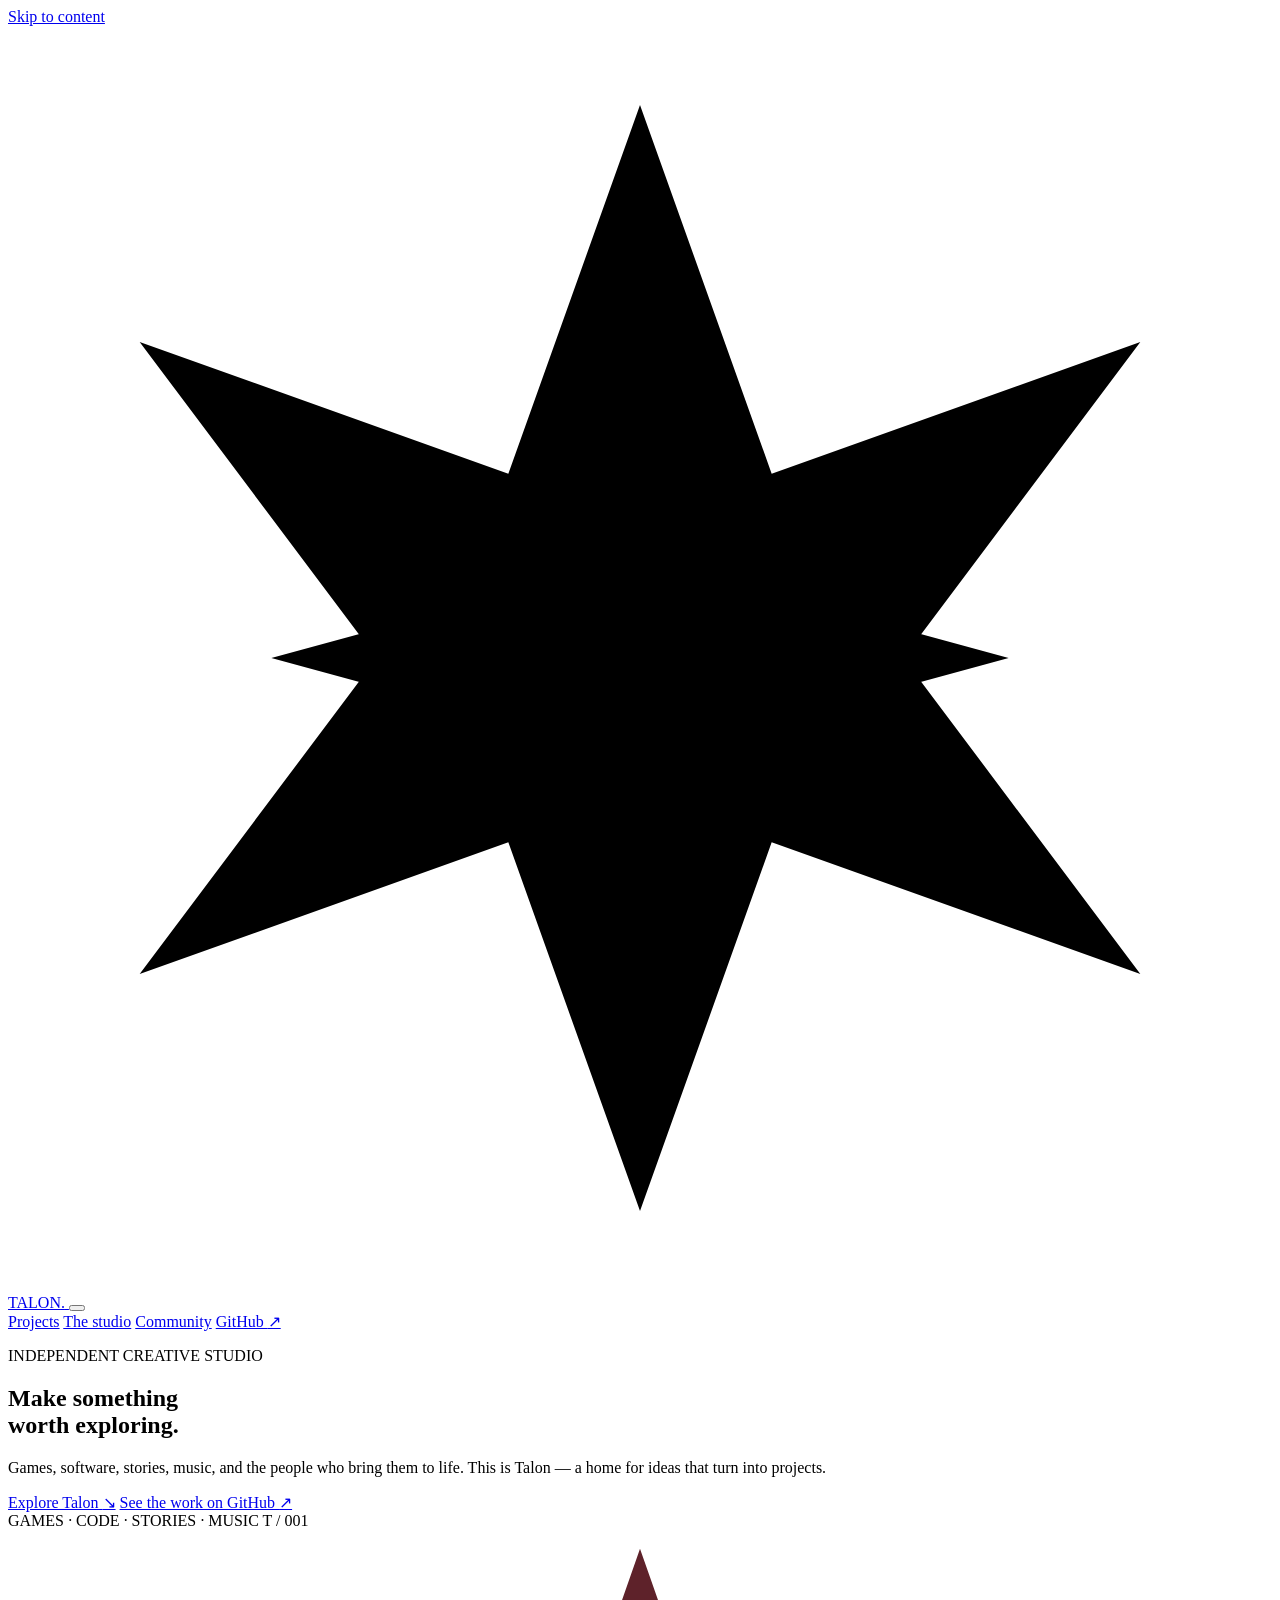
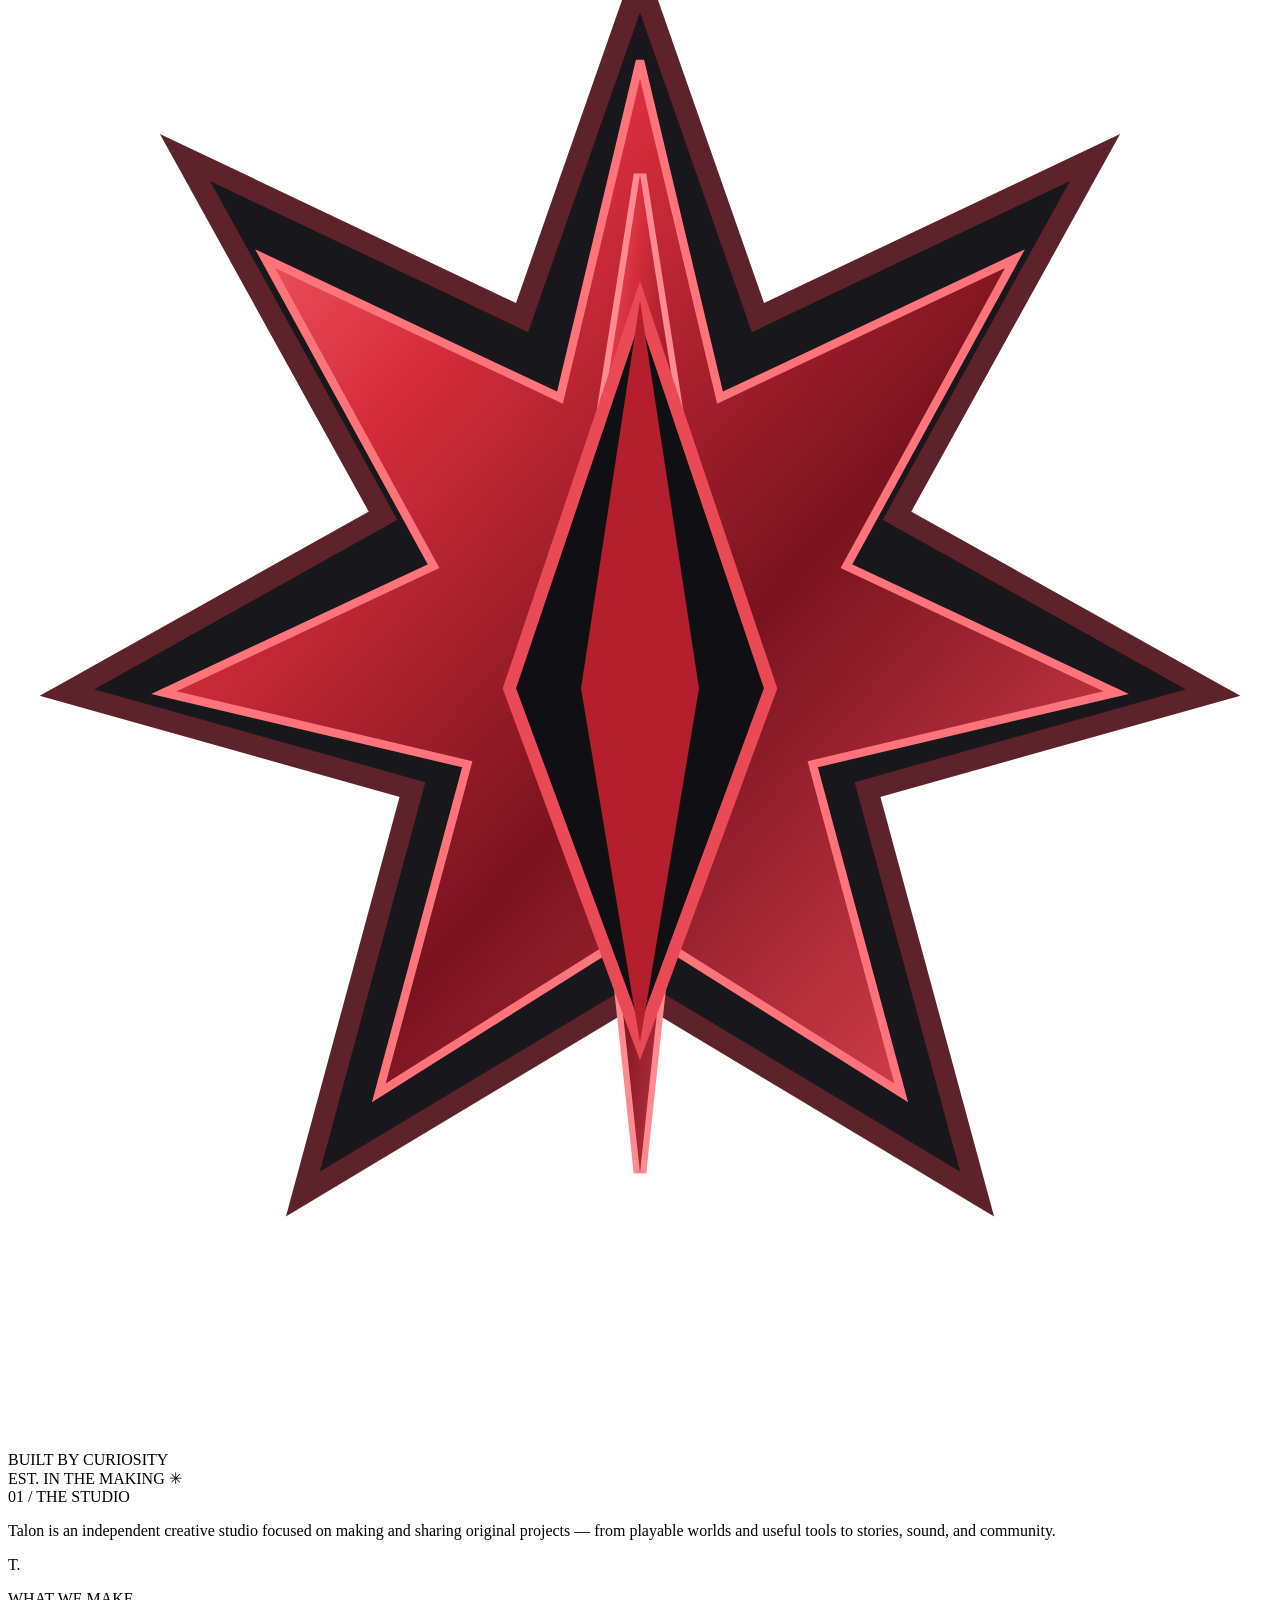
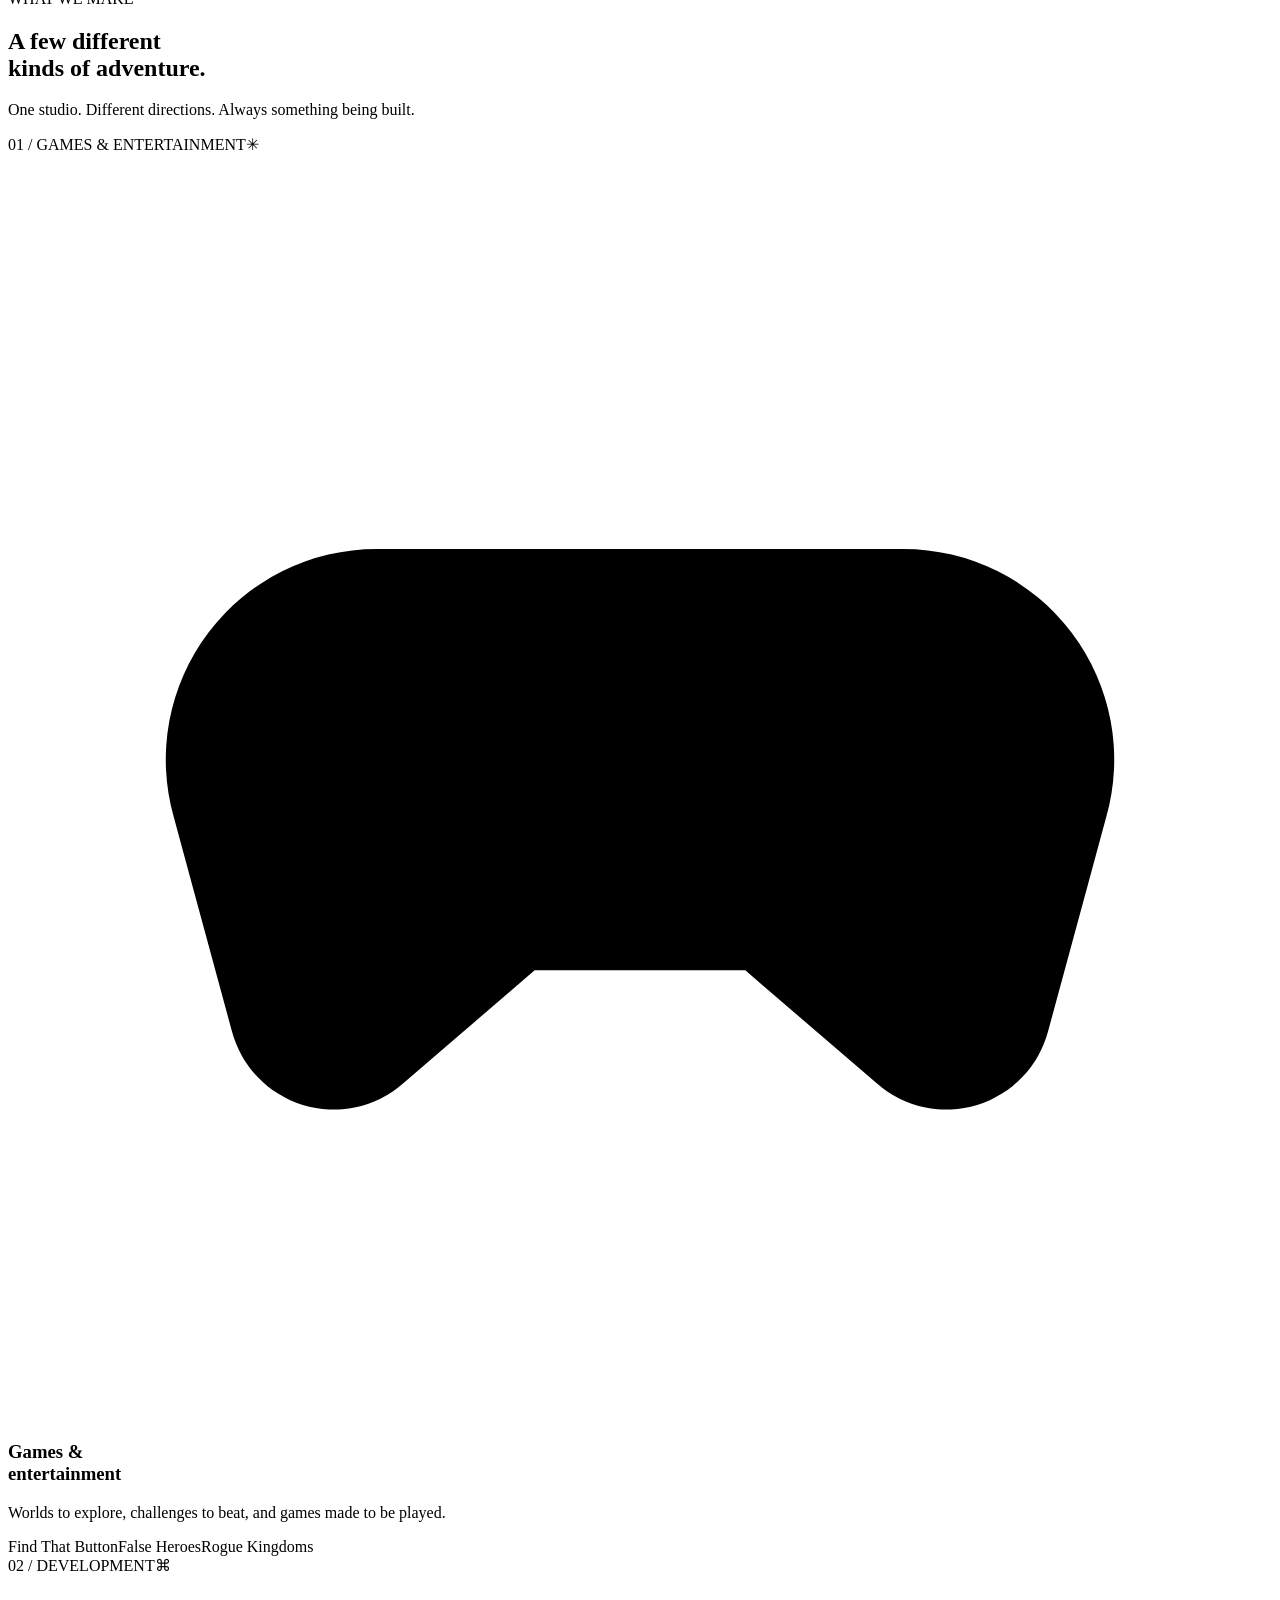
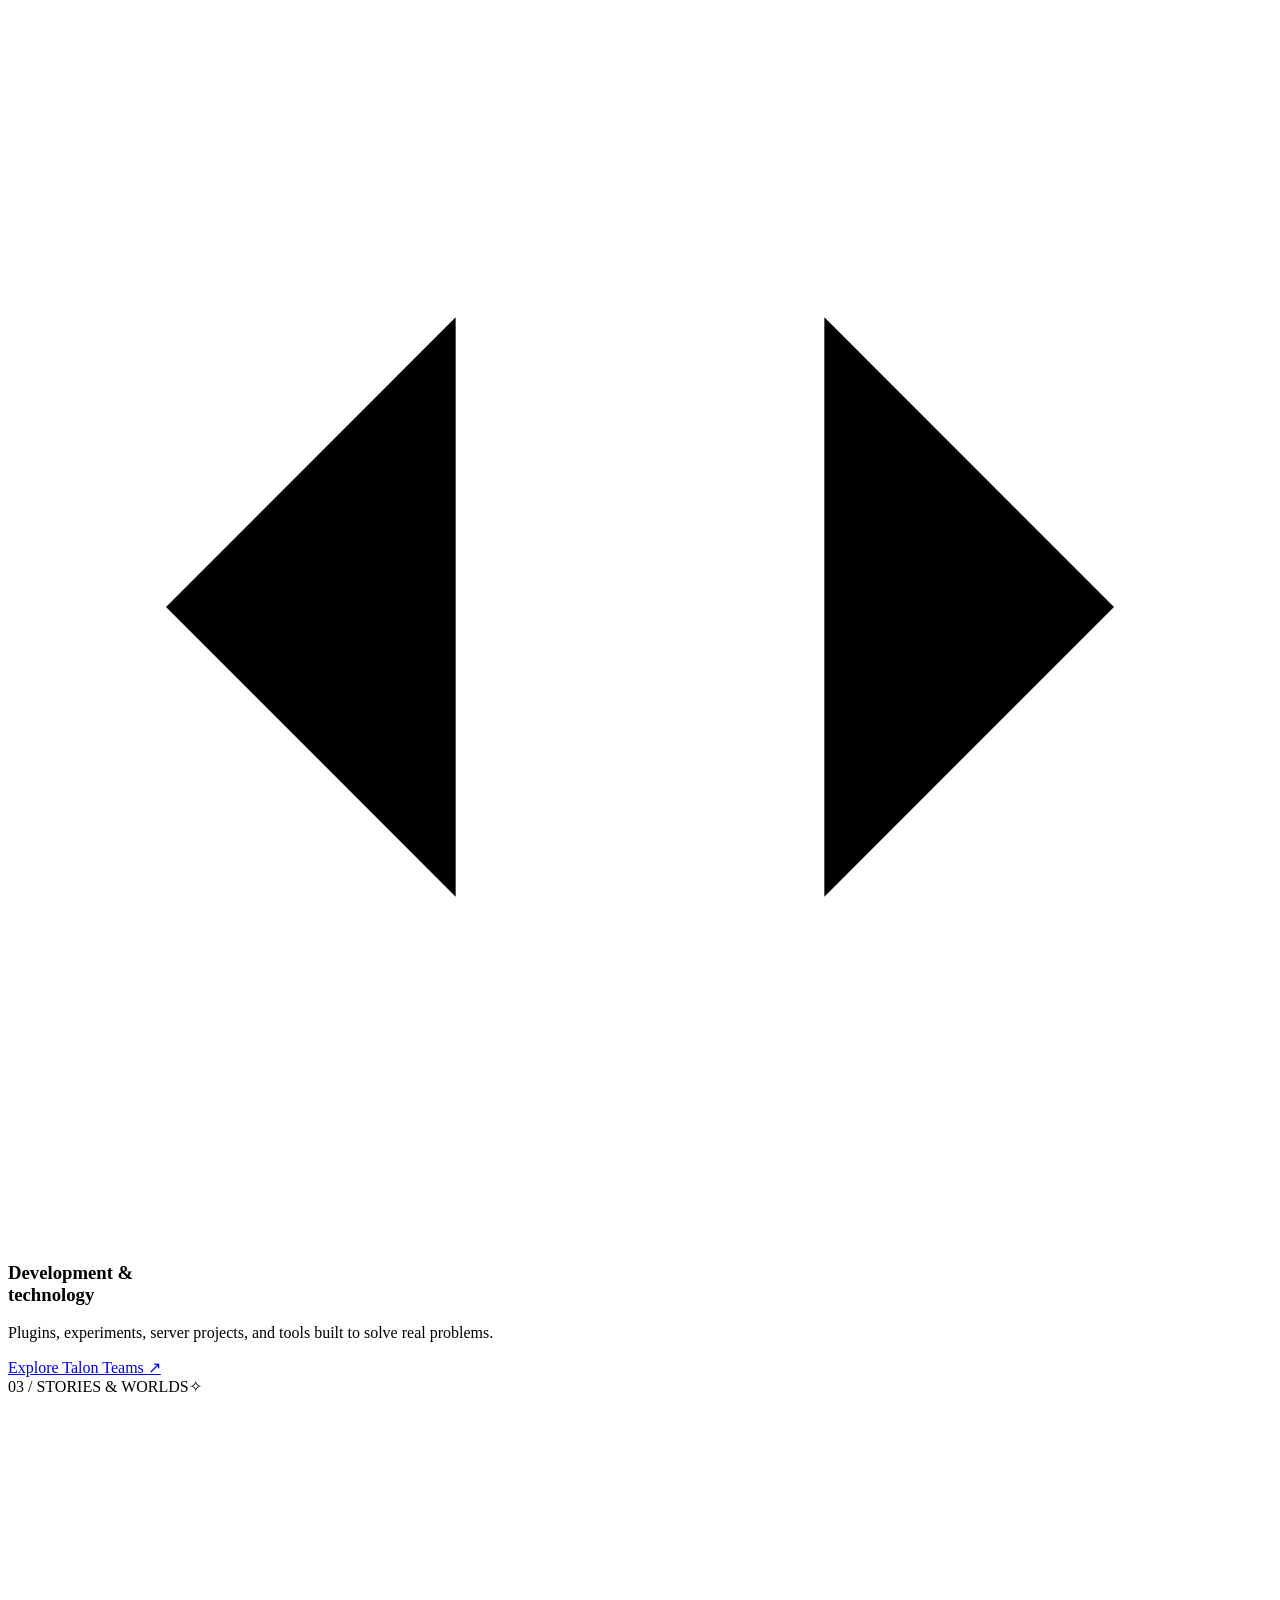
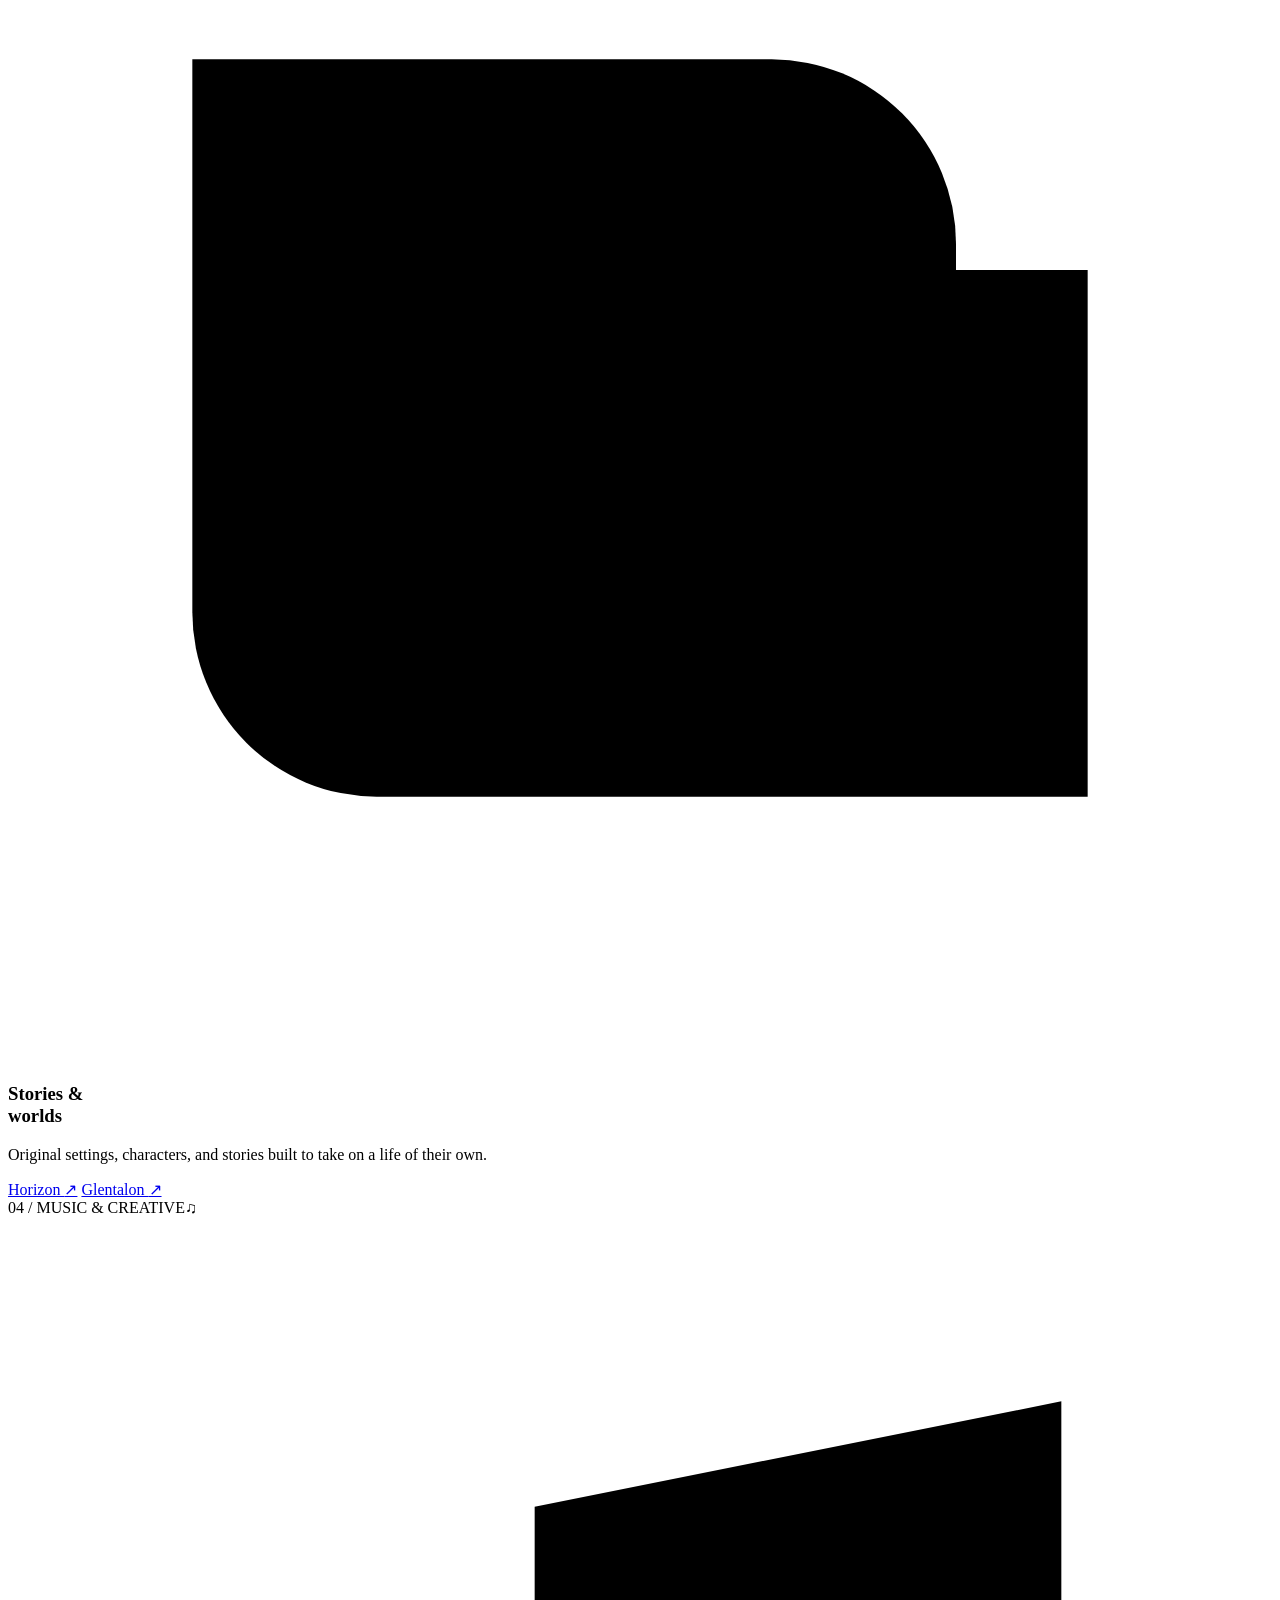
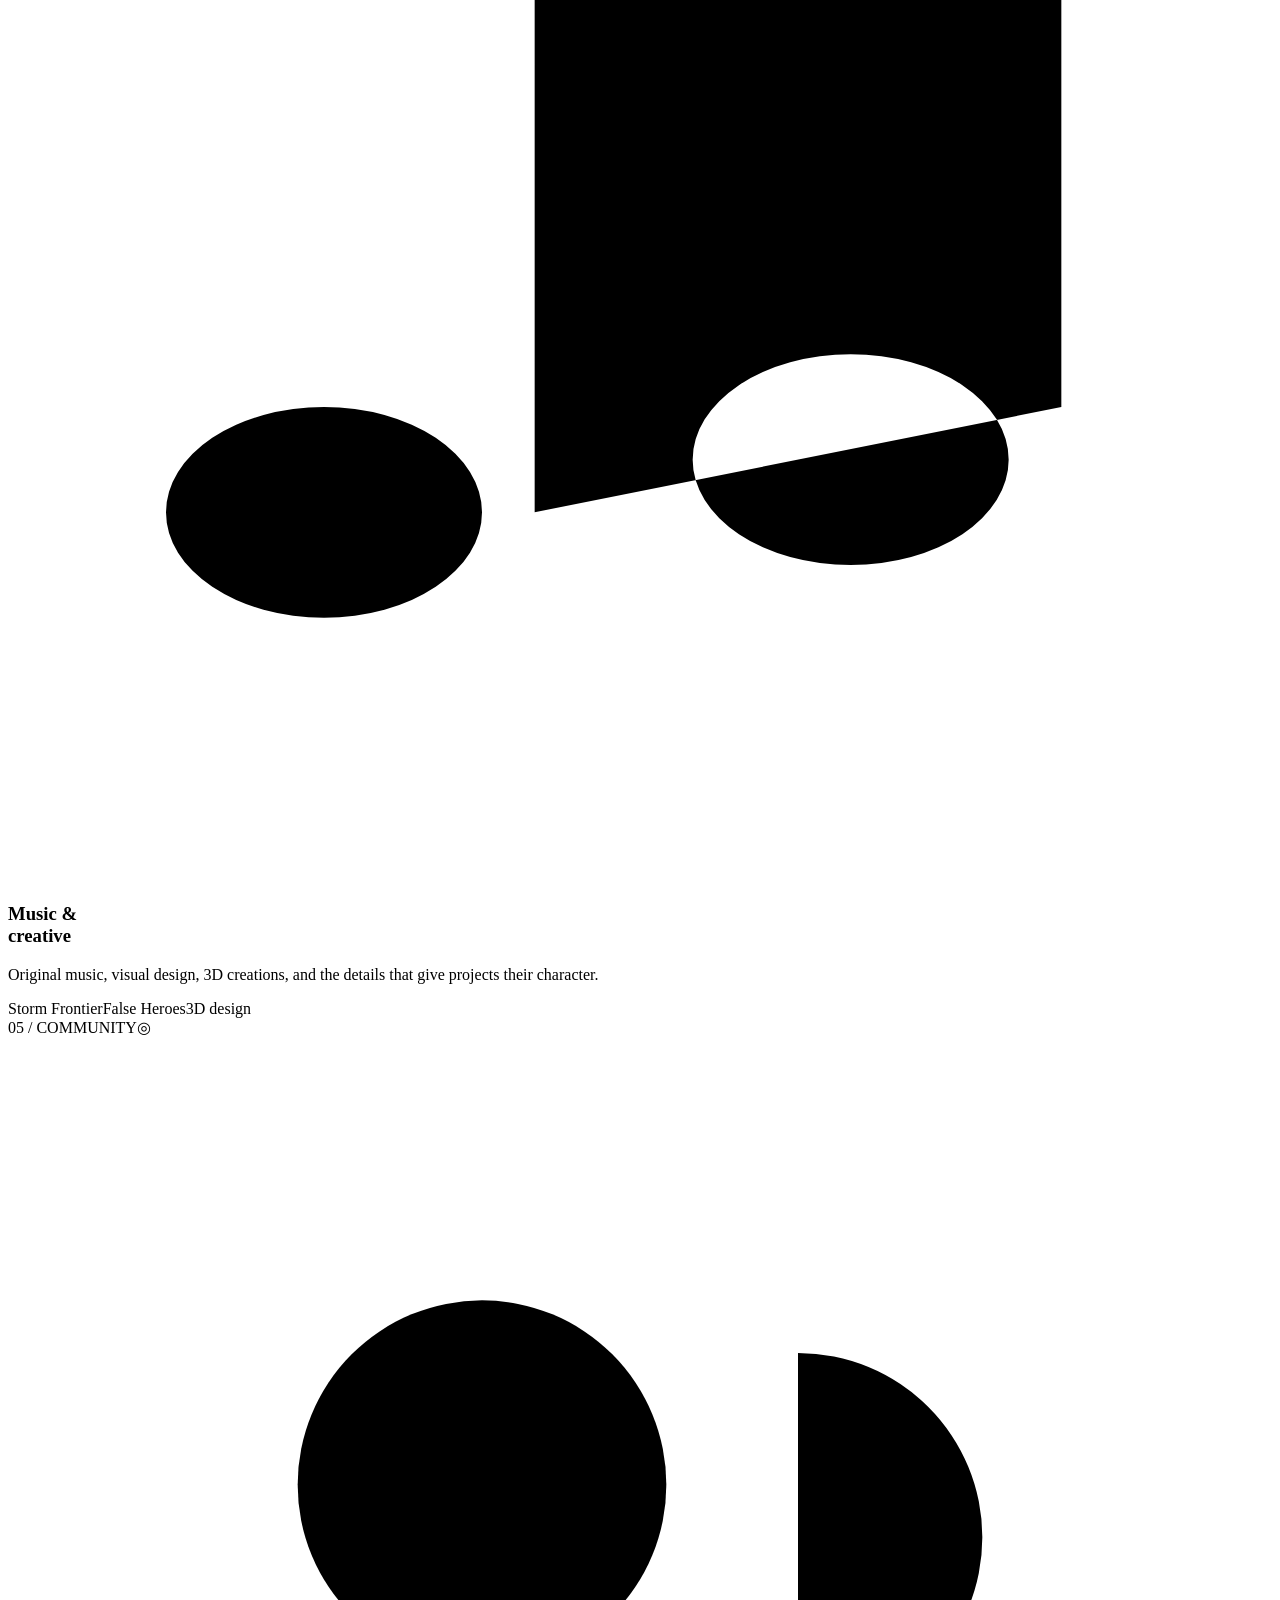
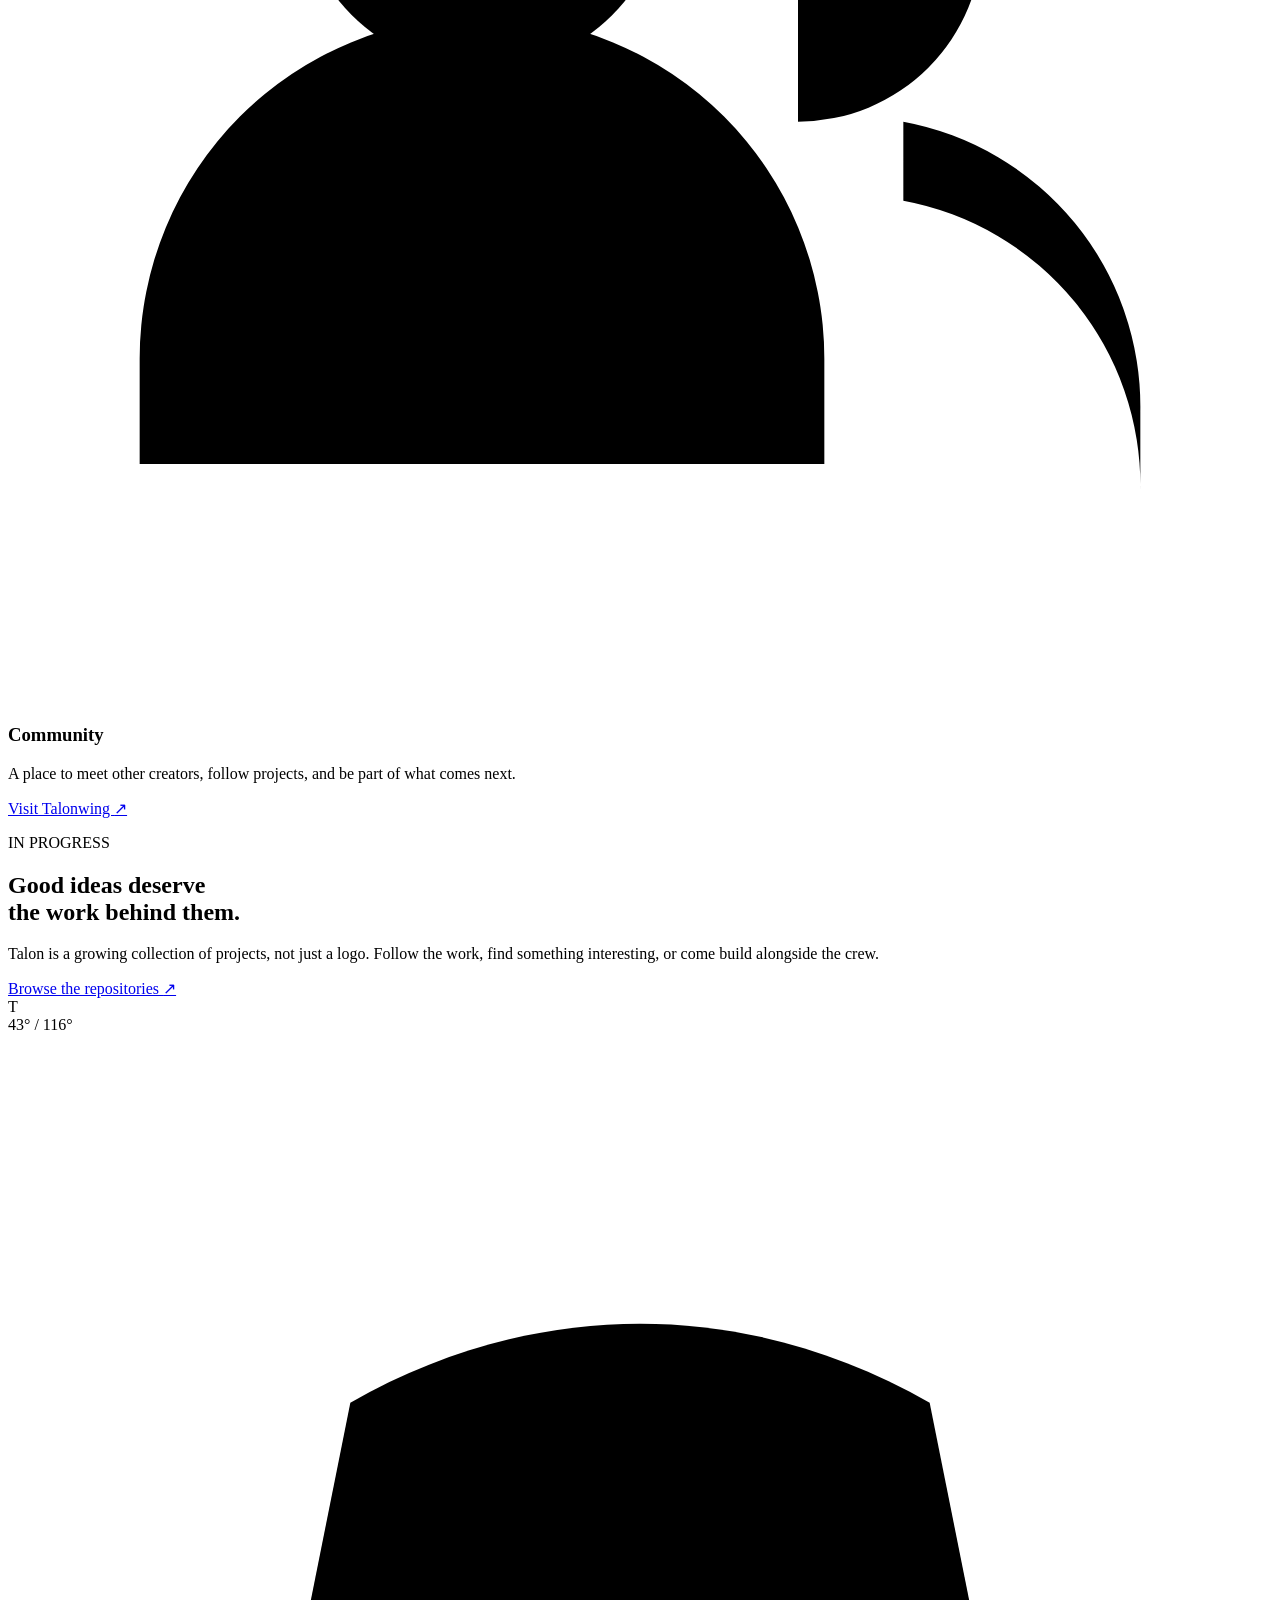
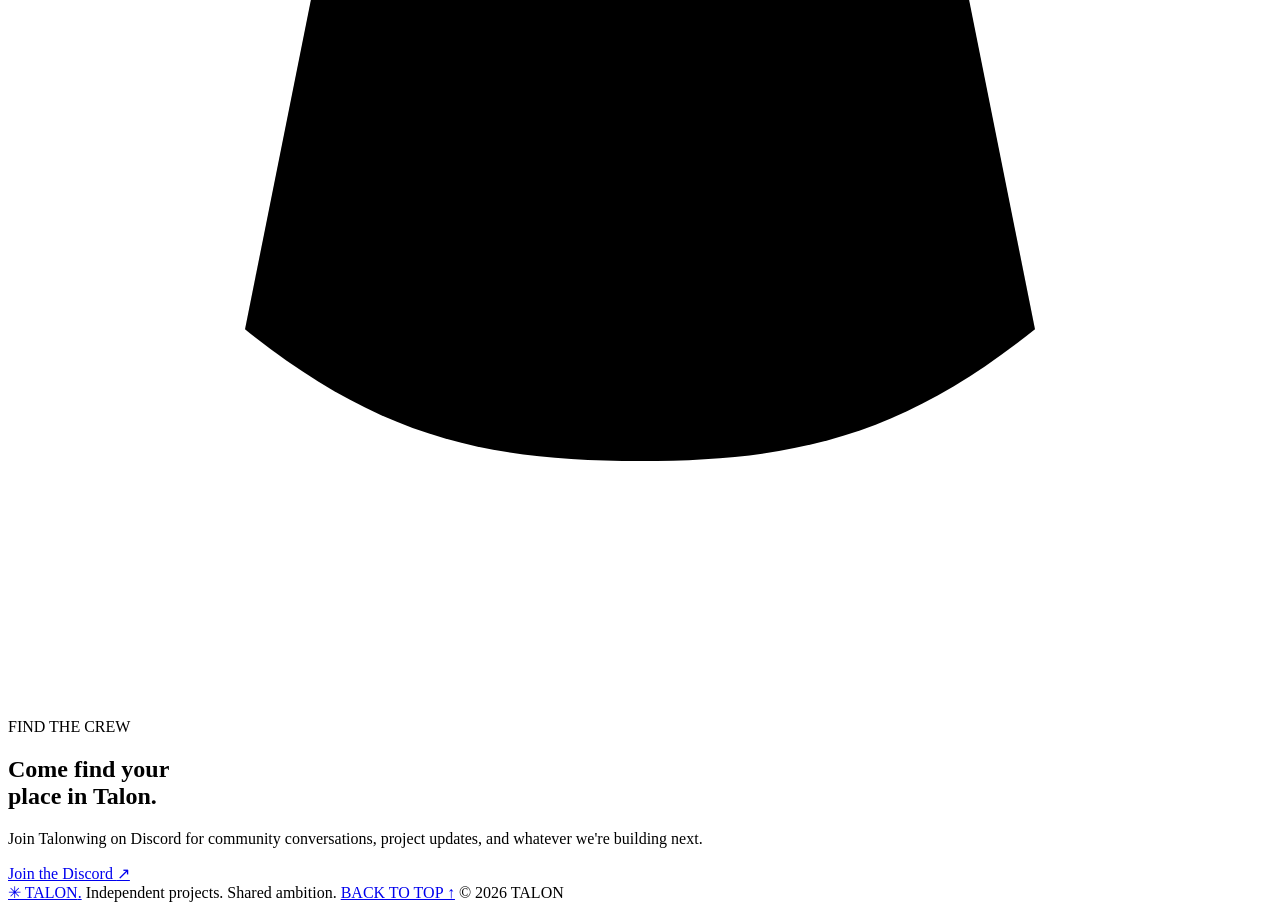
==== index.html @ 5bd620f1 "Build Talon homepage" ====
<!doctype html>
<html lang="en">
<head>
  <meta charset="utf-8">
  <meta name="viewport" content="width=device-width, initial-scale=1">
  <meta name="theme-color" content="#0b0b0e">
  <meta name="description" content="Talon is an independent creative studio building games, software, stories, music, and a community.">
  <title>Talon — Make Something Worth Exploring</title>
  <link rel="icon" href="favicon.svg" type="image/svg+xml">
  <link rel="stylesheet" href="styles.css">
</head>
<body>
  <a class="skip-link" href="#main">Skip to content</a>
  <header class="site-header">
    <a class="brand" href="#top" aria-label="Talon home">
      <span class="brand-mark" aria-hidden="true">
        <svg viewBox="0 0 48 48"><path d="M24 3 29 17 43 12 34 24 43 36 29 31 24 45 19 31 5 36 14 24 5 12 19 17Z"/><path d="M24 10 27 21 38 24 27 27 24 38 21 27 10 24 21 21Z"/></svg>
      </span>
      <span class="brand-name">TALON<span class="brand-period">.</span></span>
    </a>
    <button class="menu-toggle" type="button" aria-label="Open navigation" aria-expanded="false" aria-controls="primary-nav">
      <span></span><span></span>
    </button>
    <nav class="nav" id="primary-nav" aria-label="Main navigation">
      <a href="#projects">Projects</a>
      <a href="#studio">The studio</a>
      <a href="#community">Community</a>
      <a class="nav-github" href="https://github.com/CaptainBensword" target="_blank" rel="noopener noreferrer">GitHub <span aria-hidden="true">↗</span></a>
    </nav>
  </header>

  <main id="main">
    <section class="hero" id="top">
      <div class="hero-grid" aria-hidden="true"></div>
      <div class="hero-glow" aria-hidden="true"></div>
      <div class="hero-content">
        <p class="eyebrow"><span class="eyebrow-line"></span> INDEPENDENT CREATIVE STUDIO</p>
        <h1>Make something<br><span>worth exploring.</span></h1>
        <p class="hero-intro">Games, software, stories, music, and the people who bring them to life. This is Talon — a home for ideas that turn into projects.</p>
        <div class="hero-actions">
          <a class="button button-primary" href="#projects">Explore Talon <span aria-hidden="true">↘</span></a>
          <a class="text-link" href="https://github.com/CaptainBensword" target="_blank" rel="noopener noreferrer">See the work on GitHub <span aria-hidden="true">↗</span></a>
        </div>
        <div class="hero-foot">
          <span>GAMES <i>·</i> CODE <i>·</i> STORIES <i>·</i> MUSIC</span>
          <span class="hero-index">T / 001</span>
        </div>
      </div>
      <div class="hero-art" aria-hidden="true">
        <div class="orbit orbit-one"></div><div class="orbit orbit-two"></div>
        <div class="emblem-wrap">
          <svg class="hero-emblem" viewBox="0 0 300 360">
            <defs><linearGradient id="metal" x1="0" y1="0" x2="1" y2="1"><stop offset="0" stop-color="#ff777e"/><stop offset=".28" stop-color="#d62d3b"/><stop offset=".58" stop-color="#79131f"/><stop offset="1" stop-color="#f04b58"/></linearGradient></defs>
            <path d="M150 12 178 92 258 54 211 139 286 181 204 204 230 300 150 252 70 300 96 204 14 181 89 139 42 54 122 92Z" fill="#17171c" stroke="#5e222a" stroke-width="5"/>
            <path d="M150 31 169 111 239 78 199 151 263 181 191 198 212 276 150 237 88 276 109 198 37 181 101 151 61 78 131 111Z" fill="url(#metal)" stroke="#ff737b" stroke-width="2"/>
            <path d="M150 58 165 154 150 295 135 154Z" fill="#17171c" stroke="#ff8a8f" stroke-width="3"/>
            <path d="m150 58 15 96-15 141-15-141Z" fill="url(#metal)"/>
            <path d="M150 88 181 180 150 264 119 180Z" fill="#101014" stroke="#e94a56" stroke-width="3"/>
            <path d="m150 88 14 92-14 84-14-84Z" fill="#b51e2d"/>
          </svg>
        </div>
        <div class="art-label art-label-top">BUILT BY CURIOSITY</div>
        <div class="art-label art-label-bottom">EST. IN THE MAKING <span>✳</span></div>
      </div>
      <div class="hero-bottom-rule"></div>
    </section>

    <section class="intro-strip" id="studio">
      <div class="strip-label">01 / THE STUDIO</div>
      <p>Talon is an independent creative studio focused on making and sharing original projects — from playable worlds and useful tools to stories, sound, and community.</p>
      <div class="strip-mark" aria-hidden="true">T.</div>
    </section>

    <section class="projects section-pad" id="projects">
      <div class="section-head">
        <div><p class="eyebrow"><span class="eyebrow-line"></span> WHAT WE MAKE</p><h2>A few different<br><span>kinds of adventure.</span></h2></div>
        <p class="section-note">One studio. Different directions. Always something being built.</p>
      </div>

      <div class="project-grid">
        <article class="project-card project-featured">
          <div class="card-top"><span>01 / GAMES & ENTERTAINMENT</span><span class="card-symbol">✳</span></div>
          <div class="card-icon icon-game" aria-hidden="true"><svg viewBox="0 0 48 48"><path d="M14 15h20a8 8 0 0 1 7.7 10.2l-2.2 8.1a4 4 0 0 1-6.5 2l-5-4.3h-8l-5 4.3a4 4 0 0 1-6.5-2l-2.2-8.1A8 8 0 0 1 14 15Z"/><path d="M16 21v8m-4-4h8m11-2h.1m5 5h.1"/></svg></div>
          <h3>Games &<br>entertainment</h3>
          <p>Worlds to explore, challenges to beat, and games made to be played.</p>
          <div class="project-tags"><span>Find That Button</span><span>False Heroes</span><span>Rogue Kingdoms</span></div>
        </article>

        <article class="project-card">
          <div class="card-top"><span>02 / DEVELOPMENT</span><span class="card-symbol">⌘</span></div>
          <div class="card-icon icon-code" aria-hidden="true"><svg viewBox="0 0 48 48"><path d="m17 13-11 11 11 11M31 13l11 11-11 11M27 8l-6 32"/></svg></div>
          <h3>Development &<br>technology</h3>
          <p>Plugins, experiments, server projects, and tools built to solve real problems.</p>
          <a class="card-link" href="https://github.com/CaptainBensword/talonteams" target="_blank" rel="noopener noreferrer">Explore Talon Teams <span>↗</span></a>
        </article>

        <article class="project-card">
          <div class="card-top"><span>03 / STORIES & WORLDS</span><span class="card-symbol">✧</span></div>
          <div class="card-icon icon-story" aria-hidden="true"><svg viewBox="0 0 48 48"><path d="M7 10h22a7 7 0 0 1 7 7v21H14a7 7 0 0 1-7-7V10Z"/><path d="M36 18h5v20h-5M14 18h14M14 25h14M14 32h9"/></svg></div>
          <h3>Stories &<br>worlds</h3>
          <p>Original settings, characters, and stories built to take on a life of their own.</p>
          <div class="card-links">
            <a class="card-link" href="https://github.com/CaptainBensword/horizon-index" target="_blank" rel="noopener noreferrer">Horizon <span>↗</span></a>
            <a class="card-link" href="https://github.com/CaptainBensword/Glentalon" target="_blank" rel="noopener noreferrer">Glentalon <span>↗</span></a>
          </div>
        </article>

        <article class="project-card">
          <div class="card-top"><span>04 / MUSIC & CREATIVE</span><span class="card-symbol">♫</span></div>
          <div class="card-icon icon-music" aria-hidden="true"><svg viewBox="0 0 48 48"><path d="M20 34V11l20-4v23M20 17l20-4M12 38a6 4 0 1 0 0-8 6 4 0 0 0 0 8Zm20-2a6 4 0 1 0 0-8 6 4 0 0 0 0 8Z"/></svg></div>
          <h3>Music &<br>creative</h3>
          <p>Original music, visual design, 3D creations, and the details that give projects their character.</p>
          <div class="project-tags"><span>Storm Frontier</span><span>False Heroes</span><span>3D design</span></div>
        </article>

        <article class="project-card project-community">
          <div class="card-top"><span>05 / COMMUNITY</span><span class="card-symbol">◎</span></div>
          <div class="card-icon icon-community" aria-hidden="true"><svg viewBox="0 0 48 48"><circle cx="18" cy="17" r="7"/><path d="M5 39v-4a13 13 0 0 1 26 0v4H5Zm25-27a7 7 0 0 1 0 14m4 3a11 11 0 0 1 9 11v-3a11 11 0 0 0-9-11Z"/></svg></div>
          <h3>Community</h3>
          <p>A place to meet other creators, follow projects, and be part of what comes next.</p>
          <a class="card-link" href="https://discord.gg/aHGEQFrE2t" target="_blank" rel="noopener noreferrer">Visit Talonwing <span>↗</span></a>
        </article>
      </div>
    </section>

    <section class="feature-band">
      <div class="feature-copy">
        <p class="eyebrow"><span class="eyebrow-line"></span> IN PROGRESS</p>
        <h2>Good ideas deserve<br><span>the work behind them.</span></h2>
        <p>Talon is a growing collection of projects, not just a logo. Follow the work, find something interesting, or come build alongside the crew.</p>
        <a class="button button-light" href="https://github.com/CaptainBensword" target="_blank" rel="noopener noreferrer">Browse the repositories <span>↗</span></a>
      </div>
      <div class="feature-art" aria-hidden="true"><div class="feature-ring"></div><div class="feature-cross">T</div><span class="feature-coord">43° / 116°</span></div>
    </section>

    <section class="community section-pad" id="community">
      <div class="community-panel">
        <div class="community-icon" aria-hidden="true">
          <svg viewBox="0 0 48 48"><path d="M13 14c7-4 15-4 22 0l4 20c-5 4-9 5-15 5s-10-1-15-5l4-20Z"/><path d="M17 18c4-2 10-2 14 0M18 27h.1m12 0h.1M18 33c4 2 8 2 12 0"/></svg>
        </div>
        <div class="community-copy">
          <p class="eyebrow"><span class="eyebrow-line"></span> FIND THE CREW</p>
          <h2>Come find your<br><span>place in Talon.</span></h2>
          <p>Join Talonwing on Discord for community conversations, project updates, and whatever we're building next.</p>
        </div>
        <a class="button button-primary" href="https://discord.gg/aHGEQFrE2t" target="_blank" rel="noopener noreferrer">Join the Discord <span>↗</span></a>
      </div>
    </section>
  </main>

  <footer class="footer">
    <a class="footer-brand" href="#top"><span class="footer-mark">✳</span> TALON<span class="brand-period">.</span></a>
    <span class="footer-note">Independent projects. Shared ambition.</span>
    <a class="footer-top" href="#top">BACK TO TOP ↑</a>
    <span class="copyright">© <span id="year">2026</span> TALON</span>
  </footer>
  <script src="script.js"></script>
</body>
</html>
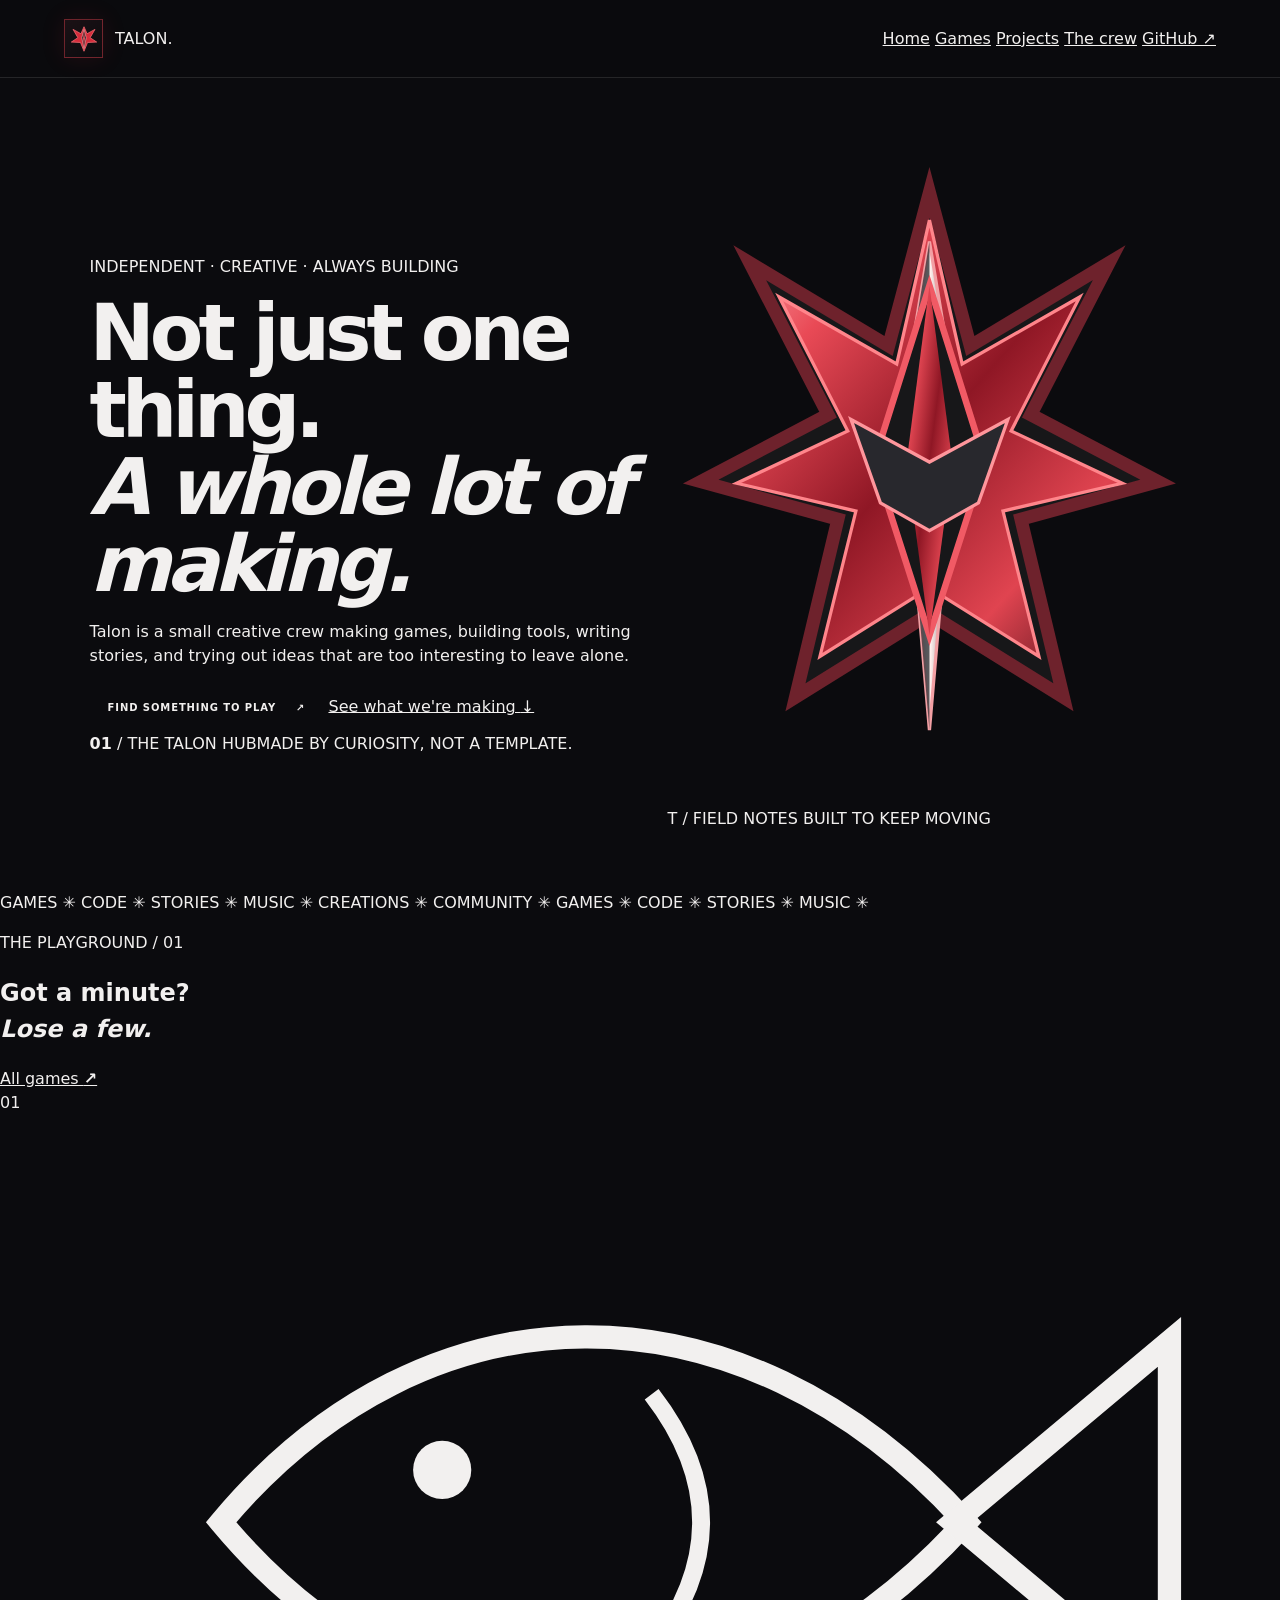
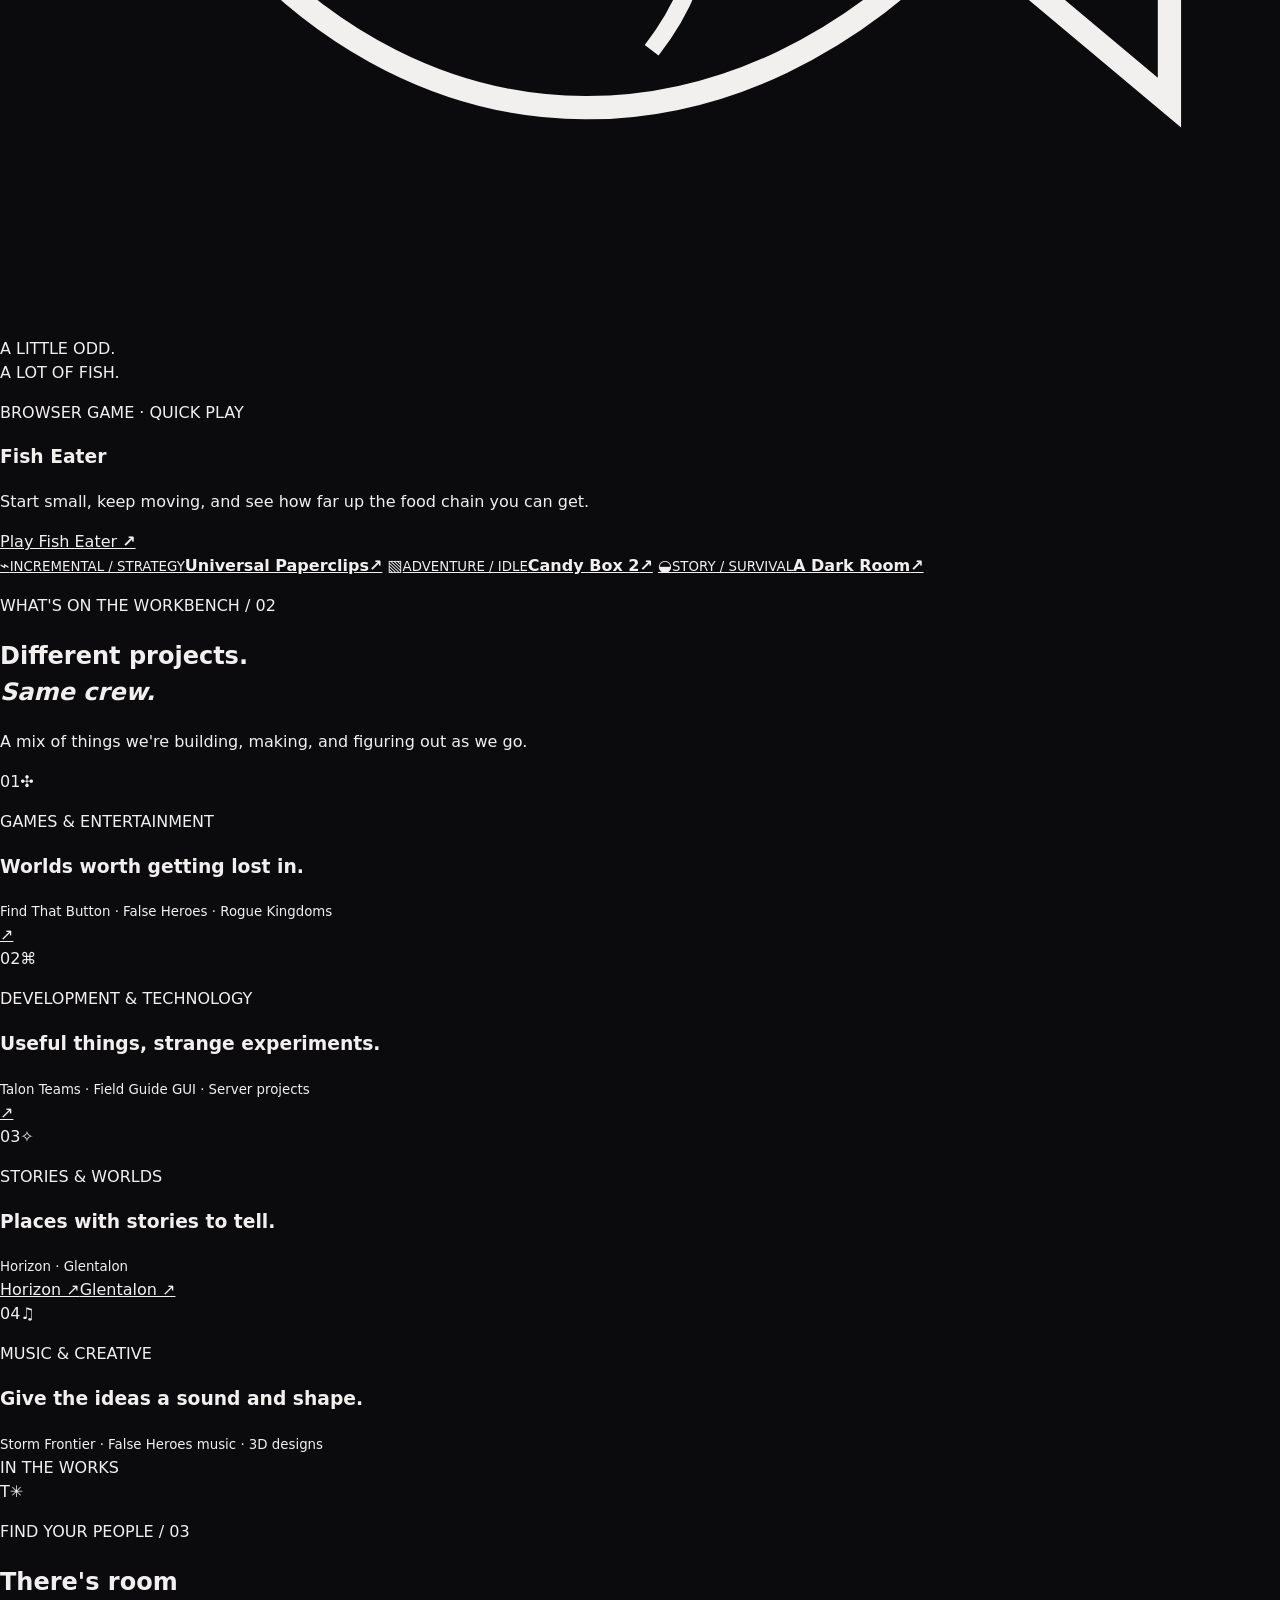
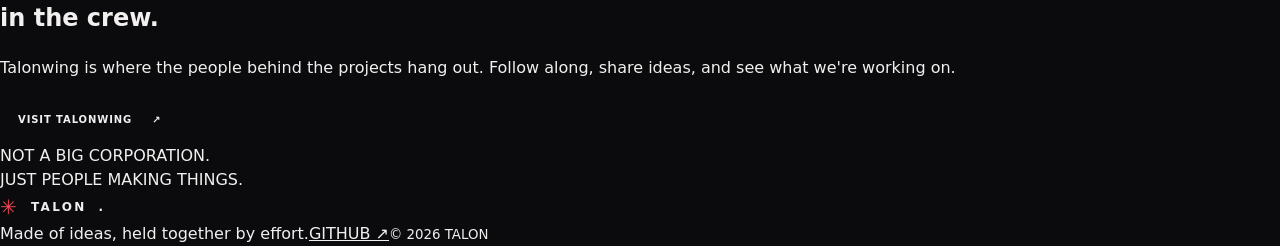
==== commit 1f2dfa79: "Rebuild Talon index.html" ====
--- a/index.html
+++ b/index.html
@@ -3,157 +3,103 @@
 <head>
   <meta charset="utf-8">
   <meta name="viewport" content="width=device-width, initial-scale=1">
-  <meta name="theme-color" content="#0b0b0e">
-  <meta name="description" content="Talon is an independent creative studio building games, software, stories, music, and a community.">
-  <title>Talon — Make Something Worth Exploring</title>
+  <meta name="theme-color" content="#111113">
+  <meta name="description" content="Talon is a small independent creative crew making games, software, stories, music, and things worth sharing.">
+  <title>Talon — A crew of projects</title>
   <link rel="icon" href="favicon.svg" type="image/svg+xml">
   <link rel="stylesheet" href="styles.css">
 </head>
 <body>
   <a class="skip-link" href="#main">Skip to content</a>
   <header class="site-header">
-    <a class="brand" href="#top" aria-label="Talon home">
+    <a class="brand" href="index.html" aria-label="Talon home">
       <span class="brand-mark" aria-hidden="true">
-        <svg viewBox="0 0 48 48"><path d="M24 3 29 17 43 12 34 24 43 36 29 31 24 45 19 31 5 36 14 24 5 12 19 17Z"/><path d="M24 10 27 21 38 24 27 27 24 38 21 27 10 24 21 21Z"/></svg>
+        <svg viewBox="0 0 64 64"><path d="M32 4 39 20 57 10 46 29 61 39 40 40 32 60 24 40 3 39 18 29 7 10 25 20Z" fill="#d52c3b" stroke="#f36a72" stroke-width="1.8"/><path d="M32 10 37 29 32 54 27 29Z" fill="#18181a" stroke="#f5a0a4" stroke-width="1.5"/><path d="M32 14 34 30 32 48 30 30Z" fill="#ef5965"/></svg>
       </span>
-      <span class="brand-name">TALON<span class="brand-period">.</span></span>
+      <span>TALON<span class="red">.</span></span>
     </a>
-    <button class="menu-toggle" type="button" aria-label="Open navigation" aria-expanded="false" aria-controls="primary-nav">
-      <span></span><span></span>
-    </button>
-    <nav class="nav" id="primary-nav" aria-label="Main navigation">
+    <button class="menu-toggle" type="button" aria-label="Open menu" aria-expanded="false" aria-controls="site-nav"><i></i><i></i></button>
+    <nav class="site-nav" id="site-nav" aria-label="Main navigation">
+      <a class="active" href="index.html">Home</a>
+      <a href="games.html">Games</a>
       <a href="#projects">Projects</a>
-      <a href="#studio">The studio</a>
-      <a href="#community">Community</a>
-      <a class="nav-github" href="https://github.com/CaptainBensword" target="_blank" rel="noopener noreferrer">GitHub <span aria-hidden="true">↗</span></a>
+      <a href="#crew">The crew</a>
+      <a class="nav-github" href="https://github.com/CaptainBensword" target="_blank" rel="noopener noreferrer">GitHub ↗</a>
     </nav>
   </header>
 
   <main id="main">
-    <section class="hero" id="top">
-      <div class="hero-grid" aria-hidden="true"></div>
-      <div class="hero-glow" aria-hidden="true"></div>
-      <div class="hero-content">
-        <p class="eyebrow"><span class="eyebrow-line"></span> INDEPENDENT CREATIVE STUDIO</p>
-        <h1>Make something<br><span>worth exploring.</span></h1>
-        <p class="hero-intro">Games, software, stories, music, and the people who bring them to life. This is Talon — a home for ideas that turn into projects.</p>
-        <div class="hero-actions">
-          <a class="button button-primary" href="#projects">Explore Talon <span aria-hidden="true">↘</span></a>
-          <a class="text-link" href="https://github.com/CaptainBensword" target="_blank" rel="noopener noreferrer">See the work on GitHub <span aria-hidden="true">↗</span></a>
+    <section class="hero">
+      <div class="hero-copy">
+        <p class="kicker"><span></span> INDEPENDENT · CREATIVE · ALWAYS BUILDING</p>
+        <h1>Not just one thing.<br><em>A whole lot of making.</em></h1>
+        <p class="hero-lede">Talon is a small creative crew making games, building tools, writing stories, and trying out ideas that are too interesting to leave alone.</p>
+        <div class="hero-buttons">
+          <a class="button button-red" href="games.html">Find something to play <b>↗</b></a>
+          <a class="quiet-link" href="#projects">See what we're making <span>↓</span></a>
         </div>
-        <div class="hero-foot">
-          <span>GAMES <i>·</i> CODE <i>·</i> STORIES <i>·</i> MUSIC</span>
-          <span class="hero-index">T / 001</span>
-        </div>
+        <div class="hero-meta"><span><b>01</b> / THE TALON HUB</span><span>MADE BY CURIOSITY, NOT A TEMPLATE.</span></div>
       </div>
-      <div class="hero-art" aria-hidden="true">
-        <div class="orbit orbit-one"></div><div class="orbit orbit-two"></div>
-        <div class="emblem-wrap">
-          <svg class="hero-emblem" viewBox="0 0 300 360">
-            <defs><linearGradient id="metal" x1="0" y1="0" x2="1" y2="1"><stop offset="0" stop-color="#ff777e"/><stop offset=".28" stop-color="#d62d3b"/><stop offset=".58" stop-color="#79131f"/><stop offset="1" stop-color="#f04b58"/></linearGradient></defs>
-            <path d="M150 12 178 92 258 54 211 139 286 181 204 204 230 300 150 252 70 300 96 204 14 181 89 139 42 54 122 92Z" fill="#17171c" stroke="#5e222a" stroke-width="5"/>
-            <path d="M150 31 169 111 239 78 199 151 263 181 191 198 212 276 150 237 88 276 109 198 37 181 101 151 61 78 131 111Z" fill="url(#metal)" stroke="#ff737b" stroke-width="2"/>
-            <path d="M150 58 165 154 150 295 135 154Z" fill="#17171c" stroke="#ff8a8f" stroke-width="3"/>
-            <path d="m150 58 15 96-15 141-15-141Z" fill="url(#metal)"/>
-            <path d="M150 88 181 180 150 264 119 180Z" fill="#101014" stroke="#e94a56" stroke-width="3"/>
-            <path d="m150 88 14 92-14 84-14-84Z" fill="#b51e2d"/>
-          </svg>
-        </div>
-        <div class="art-label art-label-top">BUILT BY CURIOSITY</div>
-        <div class="art-label art-label-bottom">EST. IN THE MAKING <span>✳</span></div>
-      </div>
-      <div class="hero-bottom-rule"></div>
-    </section>
-
-    <section class="intro-strip" id="studio">
-      <div class="strip-label">01 / THE STUDIO</div>
-      <p>Talon is an independent creative studio focused on making and sharing original projects — from playable worlds and useful tools to stories, sound, and community.</p>
-      <div class="strip-mark" aria-hidden="true">T.</div>
-    </section>
-
-    <section class="projects section-pad" id="projects">
-      <div class="section-head">
-        <div><p class="eyebrow"><span class="eyebrow-line"></span> WHAT WE MAKE</p><h2>A few different<br><span>kinds of adventure.</span></h2></div>
-        <p class="section-note">One studio. Different directions. Always something being built.</p>
-      </div>
-
-      <div class="project-grid">
-        <article class="project-card project-featured">
-          <div class="card-top"><span>01 / GAMES & ENTERTAINMENT</span><span class="card-symbol">✳</span></div>
-          <div class="card-icon icon-game" aria-hidden="true"><svg viewBox="0 0 48 48"><path d="M14 15h20a8 8 0 0 1 7.7 10.2l-2.2 8.1a4 4 0 0 1-6.5 2l-5-4.3h-8l-5 4.3a4 4 0 0 1-6.5-2l-2.2-8.1A8 8 0 0 1 14 15Z"/><path d="M16 21v8m-4-4h8m11-2h.1m5 5h.1"/></svg></div>
-          <h3>Games &<br>entertainment</h3>
-          <p>Worlds to explore, challenges to beat, and games made to be played.</p>
-          <div class="project-tags"><span>Find That Button</span><span>False Heroes</span><span>Rogue Kingdoms</span></div>
-        </article>
-
-        <article class="project-card">
-          <div class="card-top"><span>02 / DEVELOPMENT</span><span class="card-symbol">⌘</span></div>
-          <div class="card-icon icon-code" aria-hidden="true"><svg viewBox="0 0 48 48"><path d="m17 13-11 11 11 11M31 13l11 11-11 11M27 8l-6 32"/></svg></div>
-          <h3>Development &<br>technology</h3>
-          <p>Plugins, experiments, server projects, and tools built to solve real problems.</p>
-          <a class="card-link" href="https://github.com/CaptainBensword/talonteams" target="_blank" rel="noopener noreferrer">Explore Talon Teams <span>↗</span></a>
-        </article>
-
-        <article class="project-card">
-          <div class="card-top"><span>03 / STORIES & WORLDS</span><span class="card-symbol">✧</span></div>
-          <div class="card-icon icon-story" aria-hidden="true"><svg viewBox="0 0 48 48"><path d="M7 10h22a7 7 0 0 1 7 7v21H14a7 7 0 0 1-7-7V10Z"/><path d="M36 18h5v20h-5M14 18h14M14 25h14M14 32h9"/></svg></div>
-          <h3>Stories &<br>worlds</h3>
-          <p>Original settings, characters, and stories built to take on a life of their own.</p>
-          <div class="card-links">
-            <a class="card-link" href="https://github.com/CaptainBensword/horizon-index" target="_blank" rel="noopener noreferrer">Horizon <span>↗</span></a>
-            <a class="card-link" href="https://github.com/CaptainBensword/Glentalon" target="_blank" rel="noopener noreferrer">Glentalon <span>↗</span></a>
-          </div>
-        </article>
-
-        <article class="project-card">
-          <div class="card-top"><span>04 / MUSIC & CREATIVE</span><span class="card-symbol">♫</span></div>
-          <div class="card-icon icon-music" aria-hidden="true"><svg viewBox="0 0 48 48"><path d="M20 34V11l20-4v23M20 17l20-4M12 38a6 4 0 1 0 0-8 6 4 0 0 0 0 8Zm20-2a6 4 0 1 0 0-8 6 4 0 0 0 0 8Z"/></svg></div>
-          <h3>Music &<br>creative</h3>
-          <p>Original music, visual design, 3D creations, and the details that give projects their character.</p>
-          <div class="project-tags"><span>Storm Frontier</span><span>False Heroes</span><span>3D design</span></div>
-        </article>
-
-        <article class="project-card project-community">
-          <div class="card-top"><span>05 / COMMUNITY</span><span class="card-symbol">◎</span></div>
-          <div class="card-icon icon-community" aria-hidden="true"><svg viewBox="0 0 48 48"><circle cx="18" cy="17" r="7"/><path d="M5 39v-4a13 13 0 0 1 26 0v4H5Zm25-27a7 7 0 0 1 0 14m4 3a11 11 0 0 1 9 11v-3a11 11 0 0 0-9-11Z"/></svg></div>
-          <h3>Community</h3>
-          <p>A place to meet other creators, follow projects, and be part of what comes next.</p>
-          <a class="card-link" href="https://discord.gg/aHGEQFrE2t" target="_blank" rel="noopener noreferrer">Visit Talonwing <span>↗</span></a>
-        </article>
+      <div class="hero-object" aria-label="Talon's red metal spike emblem">
+        <div class="object-grid"></div>
+        <div class="object-ring ring-a"></div><div class="object-ring ring-b"></div>
+        <svg class="talon-emblem" viewBox="0 0 320 390" role="img" aria-label="A red and dark metal Talon spike emblem">
+          <defs>
+            <linearGradient id="steel" x1="0" y1="0" x2="1" y2="1"><stop offset="0" stop-color="#ffb0b4"/><stop offset=".22" stop-color="#e94a56"/><stop offset=".5" stop-color="#8f1725"/><stop offset=".78" stop-color="#e04450"/><stop offset="1" stop-color="#4d1019"/></linearGradient>
+            <linearGradient id="blade" x1="0" y1="0" x2="1" y2="0"><stop offset="0" stop-color="#2b2b30"/><stop offset=".48" stop-color="#d8d5d4"/><stop offset=".52" stop-color="#fff0ed"/><stop offset="1" stop-color="#34343a"/></linearGradient>
+          </defs>
+          <path d="M160 18 185 112 270 61 222 154 300 195 216 218 242 327 160 276 78 327 104 218 20 195 98 154 50 61 135 112Z" fill="#171719" stroke="#6e222c" stroke-width="8"/>
+          <path d="M160 35 180 123 252 82 210 164 278 196 205 213 227 302 160 260 93 302 115 213 42 196 110 164 68 82 140 123Z" fill="url(#steel)" stroke="#ff858b" stroke-width="2"/>
+          <path d="M160 48 177 151 160 347 143 151Z" fill="url(#blade)" stroke="#f3a0a4" stroke-width="2"/>
+          <path d="M160 48 160 347 143 151Z" fill="#29292e" opacity=".72"/>
+          <path d="M160 75 194 183 160 289 126 183Z" fill="#171719" stroke="#f15a65" stroke-width="4"/>
+          <path d="M160 75 174 183 160 289 146 183Z" fill="url(#steel)"/>
+          <path d="M112 157 160 183 208 157 190 208 160 225 130 208Z" fill="#28282d" stroke="#ff969c" stroke-width="2"/>
+        </svg>
+        <span class="object-caption caption-top">T / FIELD NOTES</span>
+        <span class="object-caption caption-bottom">BUILT TO KEEP MOVING</span>
       </div>
     </section>
 
-    <section class="feature-band">
-      <div class="feature-copy">
-        <p class="eyebrow"><span class="eyebrow-line"></span> IN PROGRESS</p>
-        <h2>Good ideas deserve<br><span>the work behind them.</span></h2>
-        <p>Talon is a growing collection of projects, not just a logo. Follow the work, find something interesting, or come build alongside the crew.</p>
-        <a class="button button-light" href="https://github.com/CaptainBensword" target="_blank" rel="noopener noreferrer">Browse the repositories <span>↗</span></a>
+    <div class="ticker" aria-label="Talon projects"><div>GAMES <b>✳</b> CODE <b>✳</b> STORIES <b>✳</b> MUSIC <b>✳</b> CREATIONS <b>✳</b> COMMUNITY <b>✳</b> GAMES <b>✳</b> CODE <b>✳</b> STORIES <b>✳</b> MUSIC <b>✳</b></div></div>
+
+    <section class="section games-preview" id="games">
+      <div class="section-heading">
+        <div><p class="kicker"><span></span> THE PLAYGROUND / 01</p><h2>Got a minute?<br><em>Lose a few.</em></h2></div>
+        <a class="under-link" href="games.html">All games <b>↗</b></a>
       </div>
-      <div class="feature-art" aria-hidden="true"><div class="feature-ring"></div><div class="feature-cross">T</div><span class="feature-coord">43° / 116°</span></div>
+      <div class="game-feature">
+        <div class="game-feature-art fish-art"><span class="art-index">01</span><svg viewBox="0 0 220 140" aria-hidden="true"><path d="M38 70c35-42 89-43 128 0-39 43-93 42-128 0Z" fill="none" stroke="currentColor" stroke-width="4"/><path d="m164 70 37-31v62Z" fill="none" stroke="currentColor" stroke-width="4"/><circle cx="76" cy="61" r="5" fill="currentColor"/><path d="M112 48q17 22 0 44" fill="none" stroke="currentColor" stroke-width="3"/></svg><span class="art-note">A LITTLE ODD.<br>A LOT OF FISH.</span></div>
+        <div class="game-feature-copy"><p class="mini-label">BROWSER GAME · QUICK PLAY</p><h3>Fish Eater</h3><p>Start small, keep moving, and see how far up the food chain you can get.</p><a class="text-arrow" href="https://jonathan.duckfam.us/fish-eater/game.html" target="_blank" rel="noopener noreferrer">Play Fish Eater <b>↗</b></a></div>
+      </div>
+      <div class="small-game-row">
+        <a class="small-game" href="https://www.decisionproblem.com/paperclips/index2.html" target="_blank" rel="noopener noreferrer"><span class="small-game-symbol">⌁</span><span><small>INCREMENTAL / STRATEGY</small><strong>Universal Paperclips</strong></span><b>↗</b></a>
+        <a class="small-game" href="https://candybox2.github.io/" target="_blank" rel="noopener noreferrer"><span class="small-game-symbol">▧</span><span><small>ADVENTURE / IDLE</small><strong>Candy Box 2</strong></span><b>↗</b></a>
+        <a class="small-game" href="https://adarkroom.doublespeakgames.com/" target="_blank" rel="noopener noreferrer"><span class="small-game-symbol">◒</span><span><small>STORY / SURVIVAL</small><strong>A Dark Room</strong></span><b>↗</b></a>
+      </div>
     </section>
 
-    <section class="community section-pad" id="community">
-      <div class="community-panel">
-        <div class="community-icon" aria-hidden="true">
-          <svg viewBox="0 0 48 48"><path d="M13 14c7-4 15-4 22 0l4 20c-5 4-9 5-15 5s-10-1-15-5l4-20Z"/><path d="M17 18c4-2 10-2 14 0M18 27h.1m12 0h.1M18 33c4 2 8 2 12 0"/></svg>
-        </div>
-        <div class="community-copy">
-          <p class="eyebrow"><span class="eyebrow-line"></span> FIND THE CREW</p>
-          <h2>Come find your<br><span>place in Talon.</span></h2>
-          <p>Join Talonwing on Discord for community conversations, project updates, and whatever we're building next.</p>
-        </div>
-        <a class="button button-primary" href="https://discord.gg/aHGEQFrE2t" target="_blank" rel="noopener noreferrer">Join the Discord <span>↗</span></a>
+    <section class="section projects-section" id="projects">
+      <div class="section-heading">
+        <div><p class="kicker"><span></span> WHAT'S ON THE WORKBENCH / 02</p><h2>Different projects.<br><em>Same crew.</em></h2></div>
+        <p class="heading-aside">A mix of things we're building, making, and figuring out as we go.</p>
       </div>
+      <div class="project-list">
+        <article class="project-row"><span class="project-number">01</span><span class="project-icon">✣</span><div><p>GAMES & ENTERTAINMENT</p><h3>Worlds worth getting lost in.</h3><small>Find That Button · False Heroes · Rogue Kingdoms</small></div><a href="games.html" aria-label="Explore games">↗</a></article>
+        <article class="project-row"><span class="project-number">02</span><span class="project-icon">⌘</span><div><p>DEVELOPMENT & TECHNOLOGY</p><h3>Useful things, strange experiments.</h3><small>Talon Teams · Field Guide GUI · Server projects</small></div><a href="https://github.com/CaptainBensword/talonteams" target="_blank" rel="noopener noreferrer" aria-label="Talon Teams on GitHub">↗</a></article>
+        <article class="project-row"><span class="project-number">03</span><span class="project-icon">✧</span><div><p>STORIES & WORLDS</p><h3>Places with stories to tell.</h3><small>Horizon · Glentalon</small></div><div class="row-links"><a href="https://github.com/CaptainBensword/horizon-index" target="_blank" rel="noopener noreferrer">Horizon ↗</a><a href="https://github.com/CaptainBensword/Glentalon" target="_blank" rel="noopener noreferrer">Glentalon ↗</a></div></article>
+        <article class="project-row"><span class="project-number">04</span><span class="project-icon">♫</span><div><p>MUSIC & CREATIVE</p><h3>Give the ideas a sound and shape.</h3><small>Storm Frontier · False Heroes music · 3D designs</small></div><span class="row-soon">IN THE WORKS</span></article>
+      </div>
+    </section>
+
+    <section class="crew-section" id="crew">
+      <div class="crew-mark" aria-hidden="true">T<span>✳</span></div>
+      <div class="crew-copy"><p class="kicker"><span></span> FIND YOUR PEOPLE / 03</p><h2>There's room<br>in the crew.</h2><p>Talonwing is where the people behind the projects hang out. Follow along, share ideas, and see what we're working on.</p><a class="button button-red" href="https://discord.gg/aHGEQFrE2t" target="_blank" rel="noopener noreferrer">Visit Talonwing <b>↗</b></a></div>
+      <div class="crew-side-note">NOT A BIG CORPORATION.<br>JUST PEOPLE MAKING THINGS.</div>
     </section>
   </main>
 
-  <footer class="footer">
-    <a class="footer-brand" href="#top"><span class="footer-mark">✳</span> TALON<span class="brand-period">.</span></a>
-    <span class="footer-note">Independent projects. Shared ambition.</span>
-    <a class="footer-top" href="#top">BACK TO TOP ↑</a>
-    <span class="copyright">© <span id="year">2026</span> TALON</span>
-  </footer>
+  <footer class="site-footer"><a class="footer-brand" href="index.html"><span class="footer-mark">✳</span> TALON<span class="red">.</span></a><span>Made of ideas, held together by effort.</span><a href="https://github.com/CaptainBensword" target="_blank" rel="noopener noreferrer">GITHUB ↗</a><small>© <span id="year">2026</span> TALON</small></footer>
   <script src="script.js"></script>
 </body>
 </html>
--- a/styles.css
+++ b/styles.css
@@ -0,0 +1,111 @@
+:root{--bg:#0b0b0e;--panel:#111116;--panel2:#17171e;--red:#d92d3b;--red-bright:#f04452;--text:#f2f0ef;--muted:#a09da2;--line:rgba(255,255,255,.11);--max:1180px}
+*{box-sizing:border-box}
+html{scroll-behavior:smooth;scroll-padding-top:90px}
+body{margin:0;background:var(--bg);color:var(--text);font-family:Inter,ui-sans-serif,system-ui,-apple-system,BlinkMacSystemFont,"Segoe UI",sans-serif;line-height:1.5}
+a{color:inherit}
+.skip-link{position:absolute;left:16px;top:-60px;padding:10px 14px;background:#fff;color:#111;z-index:100}
+.skip-link:focus{top:12px}
+.site-header{height:78px;position:sticky;top:0;z-index:20;display:flex;align-items:center;justify-content:space-between;padding:0 max(5vw,24px);background:rgba(11,11,14,.92);border-bottom:1px solid var(--line);backdrop-filter:blur(14px)}
+.brand,.footer-brand{display:flex;align-items:center;gap:12px;text-decoration:none}
+.brand-mark{width:39px;height:39px;display:grid;place-items:center;border:1px solid rgba(240,68,82,.42);background:linear-gradient(145deg,#1b1115,#0b0b0e);box-shadow:0 0 24px rgba(217,45,59,.12)}
+.brand-mark svg{width:28px;height:28px;fill:var(--red-bright)}
+.brand-name,.footer-brand{font-size:15px;font-weight:900;letter-spacing:.19em}
+.brand-period{color:var(--red-bright)}
+.nav{display:flex;align-items:center;gap:34px}
+.nav a{text-decoration:none;color:#aaa6ac;font-size:12px;font-weight:650;transition:color .2s}
+.nav a:hover{color:#fff}
+.nav .nav-github{padding:10px 15px;border:1px solid rgba(255,255,255,.2);color:#fff}
+.nav-github span{color:var(--red-bright);margin-left:7px}
+.menu-toggle{display:none}
+.hero{min-height:660px;max-width:1600px;margin:0 auto;position:relative;display:grid;grid-template-columns:1.05fr .95fr;align-items:center;padding:85px max(7vw,35px) 60px;overflow:hidden}
+.hero-grid{position:absolute;inset:0;background-image:linear-gradient(rgba(255,255,255,.025) 1px,transparent 1px),linear-gradient(90deg,rgba(255,255,255,.025) 1px,transparent 1px);background-size:68px 68px;mask-image:linear-gradient(90deg,black,transparent 95%)}
+.hero-glow{position:absolute;width:620px;height:620px;right:3%;top:4%;background:radial-gradient(circle,rgba(160,24,40,.19),transparent 68%);pointer-events:none}
+.hero-content{position:relative;z-index:2;max-width:650px}
+.eyebrow{display:flex;align-items:center;gap:10px;margin:0 0 22px;color:#e45a64;font-size:9px;font-weight:850;letter-spacing:.2em}
+.eyebrow-line{display:inline-block;width:25px;height:1px;background:var(--red-bright)}
+.hero h1,.section-head h2,.feature-copy h2,.community-copy h2{margin:0;font-size:clamp(48px,6.1vw,83px);line-height:.99;letter-spacing:-.065em;font-weight:820}
+.hero h1 span,.section-head h2 span,.feature-copy h2 span,.community-copy h2 span{color:var(--red-bright)}
+.hero-intro{max-width:480px;margin:26px 0 0;color:#aaa6ac;font-size:15px;line-height:1.85}
+.hero-actions{display:flex;align-items:center;gap:26px;flex-wrap:wrap;margin-top:32px}
+.button{min-height:48px;padding:0 18px;display:inline-flex;align-items:center;justify-content:center;gap:20px;text-decoration:none;font-size:10px;font-weight:850;letter-spacing:.09em;text-transform:uppercase;transition:transform .2s,background .2s,border-color .2s}
+.button:hover{transform:translateY(-3px)}
+.button-primary{background:var(--red);color:white;border:1px solid var(--red);box-shadow:0 9px 30px rgba(217,45,59,.17)}
+.button-primary:hover{background:var(--red-bright);border-color:var(--red-bright)}
+.text-link{font-size:11px;font-weight:700;color:#d2cfd2;text-decoration:none}
+.text-link span{color:var(--red-bright);margin-left:5px}
+.text-link:hover{color:#fff}
+.hero-foot{display:flex;align-items:center;justify-content:space-between;max-width:470px;margin-top:75px;padding-top:17px;border-top:1px solid var(--line);color:#77737a;font-size:8px;font-weight:800;letter-spacing:.16em}
+.hero-foot i{font-style:normal;color:var(--red-bright);padding:0 5px}
+.hero-index{color:#d5d0d4}
+.hero-art{height:470px;position:relative;display:grid;place-items:center}
+.emblem-wrap{width:min(82%,390px);aspect-ratio:5/6;display:grid;place-items:center;position:relative;filter:drop-shadow(0 24px 45px rgba(0,0,0,.55))}
+.emblem-wrap:before{content:"";position:absolute;inset:14%;background:radial-gradient(ellipse,rgba(226,43,57,.2),transparent 68%);filter:blur(15px)}
+.hero-emblem{position:relative;width:100%;height:100%;overflow:visible;animation:emblemFloat 7s ease-in-out infinite}
+.orbit{position:absolute;border:1px solid rgba(222,61,73,.19);border-radius:50%;transform:rotate(-24deg)}
+.orbit-one{width:390px;height:155px}
+.orbit-two{width:450px;height:190px;transform:rotate(48deg);border-color:rgba(255,255,255,.09)}
+.art-label{position:absolute;color:#777078;font-size:8px;font-weight:800;letter-spacing:.2em}
+.art-label-top{top:18px;right:0}
+.art-label-bottom{bottom:16px;left:0}
+.art-label-bottom span{color:var(--red-bright);padding-left:8px}
+.hero-bottom-rule{position:absolute;bottom:0;left:7%;right:7%;height:1px;background:linear-gradient(90deg,transparent,var(--line),transparent)}
+.intro-strip{max-width:var(--max);margin:0 auto;padding:43px 24px;display:grid;grid-template-columns:190px 1fr 50px;gap:35px;align-items:center;border-bottom:1px solid var(--line)}
+.strip-label{color:var(--red-bright);font-size:9px;font-weight:850;letter-spacing:.18em}
+.intro-strip p{max-width:750px;margin:0;color:#c0bbc1;font-size:15px;line-height:1.8}
+.strip-mark{font-size:28px;font-weight:950;color:#4c2028;text-align:right}
+.section-pad{padding:112px max(5vw,24px)}
+.projects{max-width:1600px;margin:auto}
+.section-head{max-width:var(--max);margin:0 auto 42px;display:flex;justify-content:space-between;align-items:end;gap:30px}
+.section-head h2,.feature-copy h2,.community-copy h2{font-size:clamp(42px,5vw,65px)}
+.section-head .eyebrow{margin-bottom:16px}
+.section-note{max-width:290px;margin:0 0 5px;color:#89848b;font-size:12px;line-height:1.8}
+.project-grid{max-width:var(--max);margin:auto;display:grid;grid-template-columns:repeat(6,1fr);gap:12px}
+.project-card{grid-column:span 2;min-height:335px;padding:24px;background:linear-gradient(145deg,#15151b,#101015);border:1px solid var(--line);position:relative;overflow:hidden;transition:transform .25s,border-color .25s,background .25s}
+.project-card:hover{transform:translateY(-5px);border-color:rgba(240,68,82,.5);background:linear-gradient(145deg,#1b151b,#111116)}
+.project-featured{grid-column:span 3;grid-row:span 1}
+.project-community{grid-column:span 3}
+.card-top{display:flex;justify-content:space-between;align-items:center;color:#817b83;font-size:8px;font-weight:850;letter-spacing:.15em}
+.card-symbol{color:var(--red-bright);font-size:17px}
+.card-icon{width:48px;height:48px;margin:28px 0 16px;display:grid;place-items:center;background:rgba(217,45,59,.1);border:1px solid rgba(217,45,59,.25);color:#f15a65}
+.card-icon svg{width:28px;height:28px;fill:none;stroke:currentColor;stroke-width:1.7;stroke-linecap:round;stroke-linejoin:round}
+.project-card h3{margin:0 0 12px;font-size:25px;line-height:1.08;letter-spacing:-.04em}
+.project-card p{max-width:380px;margin:0;color:#99939b;font-size:12px;line-height:1.75}
+.project-tags{display:flex;gap:7px;flex-wrap:wrap;margin-top:20px}
+.project-tags span{padding:6px 8px;background:#1d1a20;border:1px solid rgba(255,255,255,.08);color:#c4bec5;font-size:9px}
+.card-link{display:inline-flex;align-items:center;gap:12px;margin-top:20px;color:#f16a73;text-decoration:none;font-size:10px;font-weight:850;letter-spacing:.07em;text-transform:uppercase}
+.card-link span{font-size:15px;transition:transform .2s}
+.card-link:hover{color:#fff}
+.card-link:hover span{transform:translate(3px,-3px)}
+.card-links{display:flex;gap:22px;flex-wrap:wrap}
+.feature-band{position:relative;min-height:420px;padding:90px max(7vw,35px);background:#151015;border-top:1px solid rgba(255,255,255,.07);border-bottom:1px solid rgba(255,255,255,.07);overflow:hidden;display:flex;align-items:center}
+.feature-band:before{content:"";position:absolute;inset:0;background:radial-gradient(circle at 78% 50%,rgba(175,29,44,.2),transparent 34%),linear-gradient(90deg,#151015 5%,rgba(21,16,21,.9) 48%,rgba(21,16,21,.55))}
+.feature-copy{position:relative;z-index:2;max-width:570px}
+.feature-copy .eyebrow{margin-bottom:18px}
+.feature-copy p:not(.eyebrow){max-width:460px;color:#a9a1a8;font-size:13px;line-height:1.85;margin:20px 0 26px}
+.button-light{border:1px solid rgba(255,255,255,.25);color:#fff}
+.button-light:hover{border-color:var(--red-bright);background:rgba(217,45,59,.1)}
+.feature-art{position:absolute;right:12%;top:50%;width:300px;height:300px;transform:translateY(-50%);display:grid;place-items:center}
+.feature-ring{position:absolute;inset:0;border:1px solid rgba(239,77,88,.28);border-radius:50%;box-shadow:0 0 70px rgba(217,45,59,.1),inset 0 0 60px rgba(217,45,59,.08)}
+.feature-ring:before,.feature-ring:after{content:"";position:absolute;inset:22px;border:1px dashed rgba(239,77,88,.25);border-radius:50%}
+.feature-ring:after{inset:48px;border-style:solid;border-color:rgba(255,255,255,.1)}
+.feature-cross{font-size:145px;font-weight:950;color:rgba(239,77,88,.72);text-shadow:0 0 55px rgba(217,45,59,.2)}
+.feature-coord{position:absolute;bottom:-25px;color:#7e6870;font-size:8px;letter-spacing:.2em}
+.community{max-width:1600px;margin:auto}
+.community-panel{max-width:var(--max);margin:auto;padding:48px;display:grid;grid-template-columns:90px 1fr auto;align-items:center;gap:30px;background:linear-gradient(115deg,#17171e,#111116);border:1px solid var(--line);position:relative;overflow:hidden}
+.community-panel:after{content:"";position:absolute;right:-120px;top:-180px;width:360px;height:360px;border:1px solid rgba(217,45,59,.16);border-radius:50%;box-shadow:0 0 0 28px rgba(217,45,59,.025),0 0 0 58px rgba(217,45,59,.02);pointer-events:none}
+.community-icon{width:76px;height:76px;display:grid;place-items:center;background:rgba(217,45,59,.14);border:1px solid rgba(217,45,59,.3);color:#f35b67}
+.community-icon svg{width:42px;height:42px;fill:none;stroke:currentColor;stroke-width:1.6;stroke-linecap:round;stroke-linejoin:round}
+.community-copy .eyebrow{margin-bottom:12px}
+.community-copy h2{font-size:clamp(32px,4vw,48px)}
+.community-copy>p:last-child{max-width:530px;margin:12px 0 0;color:#a29ca4;font-size:12px;line-height:1.75}
+.community-panel .button{position:relative;z-index:1;white-space:nowrap}
+.footer{min-height:100px;padding:25px max(5vw,24px);display:grid;grid-template-columns:1fr 1fr auto auto;align-items:center;gap:28px;border-top:1px solid var(--line);color:#77727a}
+.footer-brand{color:#eee;font-size:12px}
+.footer-mark{color:var(--red-bright);font-size:20px}
+.footer-note,.copyright,.footer-top{font-size:8px;font-weight:750;letter-spacing:.14em;text-transform:uppercase}
+.footer-top{text-decoration:none;color:#b9b2b9}
+.footer-top:hover{color:var(--red-bright)}
+@keyframes emblemFloat{0%,100%{transform:translateY(0) rotate(-1deg)}50%{transform:translateY(-9px) rotate(1deg)}}
+@media(max-width:900px){.hero{grid-template-columns:1fr .8fr;padding-left:5vw;padding-right:5vw}.hero-art{height:390px}.orbit-one{width:290px}.orbit-two{width:330px}.project-card{grid-column:span 3}.project-featured,.project-community{grid-column:span 3}.community-panel{grid-template-columns:75px 1fr}.community-panel .button{grid-column:2;justify-self:start}.feature-art{right:4%;opacity:.65}.footer{grid-template-columns:1fr 1fr}.footer-top{justify-self:end}}
+@media(max-width:640px){.site-header{height:68px;padding:0 19px}.brand-name{font-size:13px}.menu-toggle{display:flex;width:42px;height:40px;flex-direction:column;align-items:center;justify-content:center;gap:6px;background:transparent;border:1px solid var(--line);cursor:pointer}.menu-toggle span{width:17px;height:1px;background:#eee;transition:transform .2s}.menu-toggle[aria-expanded=true] span:first-child{transform:translateY(3.5px) rotate(45deg)}.menu-toggle[aria-expanded=true] span:last-child{transform:translateY(-3.5px) rotate(-45deg)}.nav{display:none;position:absolute;top:68px;left:0;right:0;padding:15px 22px 22px;background:#0e0e12;border-bottom:1px solid var(--line);flex-direction:column;align-items:stretch;gap:0}.nav.open{display:flex}.nav a{padding:14px 4px;border-bottom:1px solid rgba(255,255,255,.07)}.nav .nav-github{margin-top:12px;text-align:center;border:1px solid var(--line)}.hero{min-height:auto;display:flex;flex-direction:column;align-items:stretch;padding:78px 24px 38px}.hero h1{font-size:clamp(48px,12vw,68px)}.hero-intro{font-size:13px}.hero-art{height:310px;margin-top:10px;order:2}.emblem-wrap{width:225px}.orbit-one{width:260px;height:110px}.orbit-two{width:290px;height:130px}.art-label-top{right:4%}.art-label-bottom{left:4%}.hero-foot{margin-top:45px}.intro-strip{padding:32px 24px;grid-template-columns:1fr 35px;gap:12px}.strip-label{grid-column:1/-1}.intro-strip p{font-size:13px}.strip-mark{grid-column:2;grid-row:2}.section-pad{padding:78px 20px}.section-head{display:block;margin-bottom:30px}.section-head h2,.feature-copy h2{font-size:44px}.section-note{margin-top:16px}.project-grid{display:block}.project-card{min-height:300px;margin-bottom:10px;padding:21px}.project-card h3{font-size:24px}.feature-band{min-height:440px;padding:72px 24px}.feature-copy{max-width:100%}.feature-art{right:-100px;top:55%;opacity:.27}.community-panel{padding:30px 23px;display:flex;flex-direction:column;align-items:flex-start;gap:22px}.community-panel .button{width:100%}.community-copy h2{font-size:40px}.footer{padding:25px 22px;grid-template-columns:1fr 1fr;gap:18px}.footer-note{grid-column:1/-1;grid-row:2}.footer-top{grid-column:2;grid-row:1}.copyright{grid-column:1/-1}}
+@media(prefers-reduced-motion:reduce){html{scroll-behavior:auto}*,*::before,*::after{animation-duration:.01ms!important;animation-iteration-count:1!important;transition-duration:.01ms!important}}
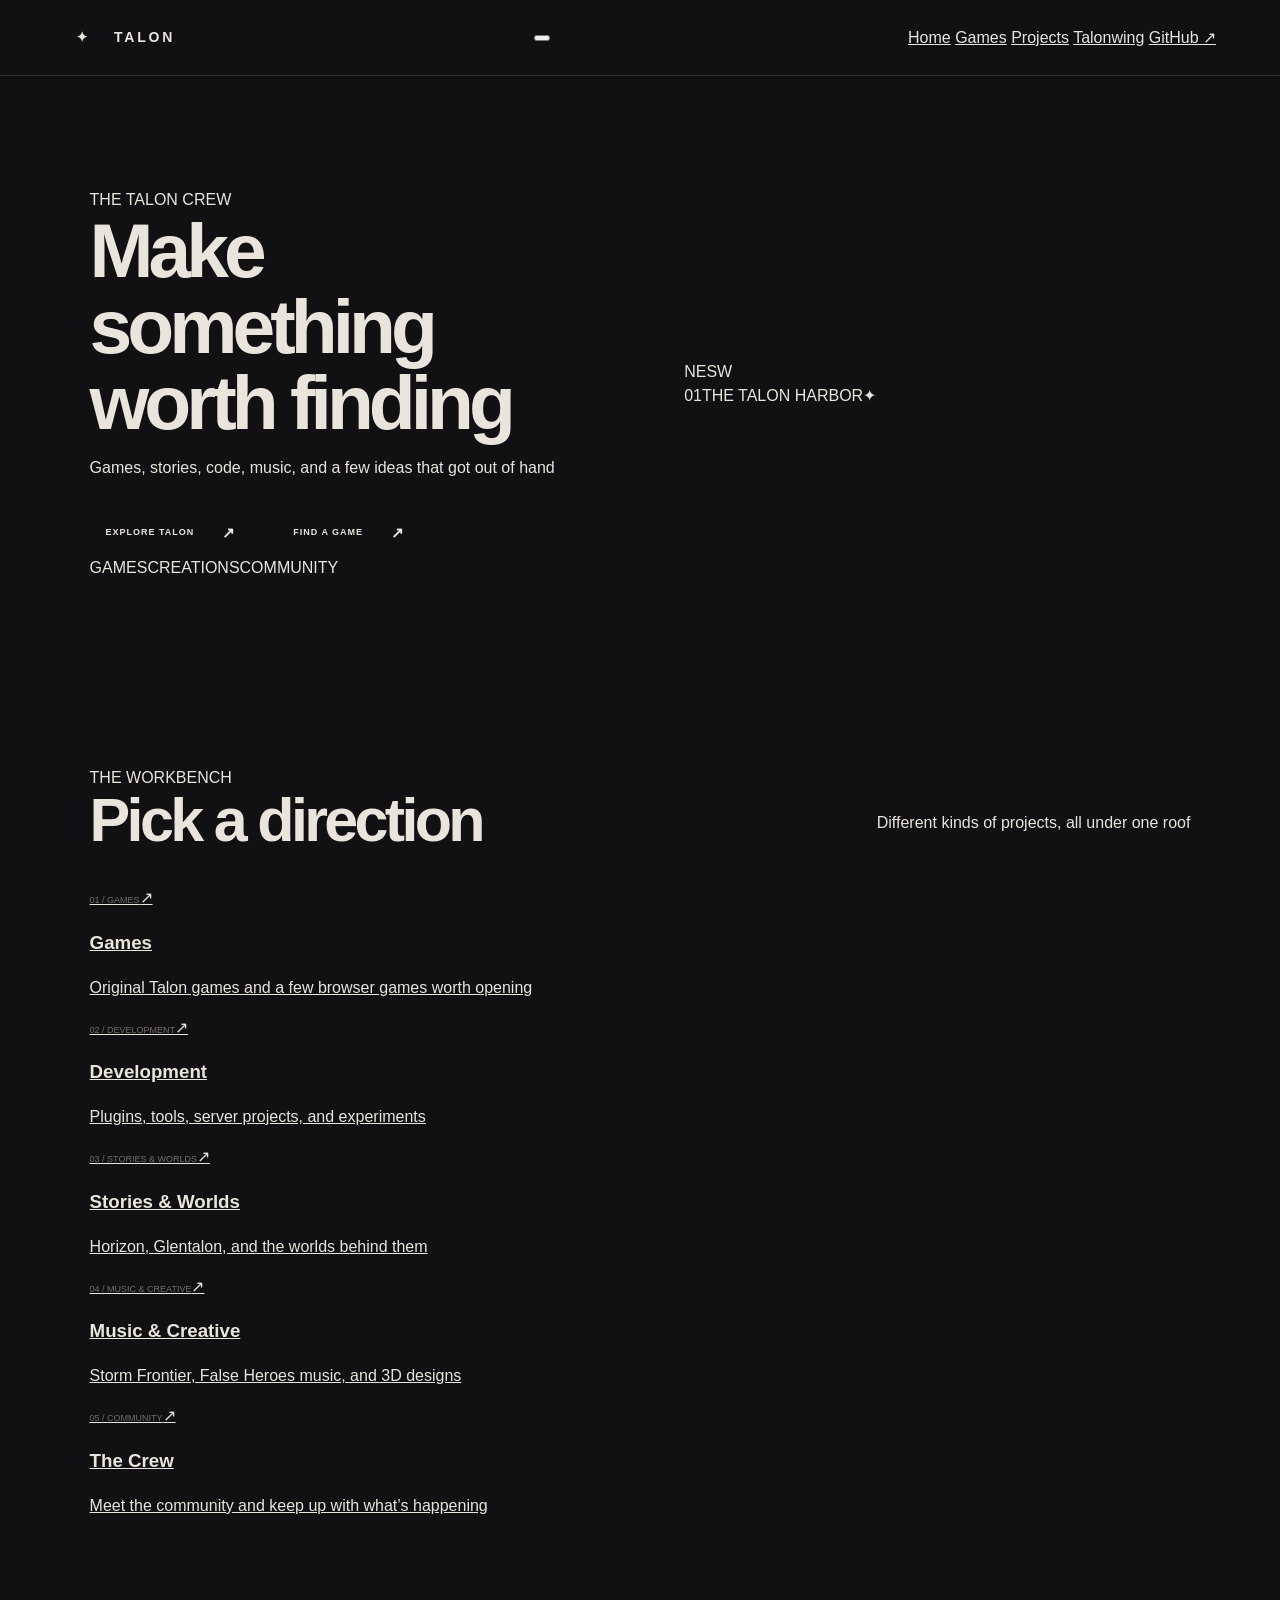
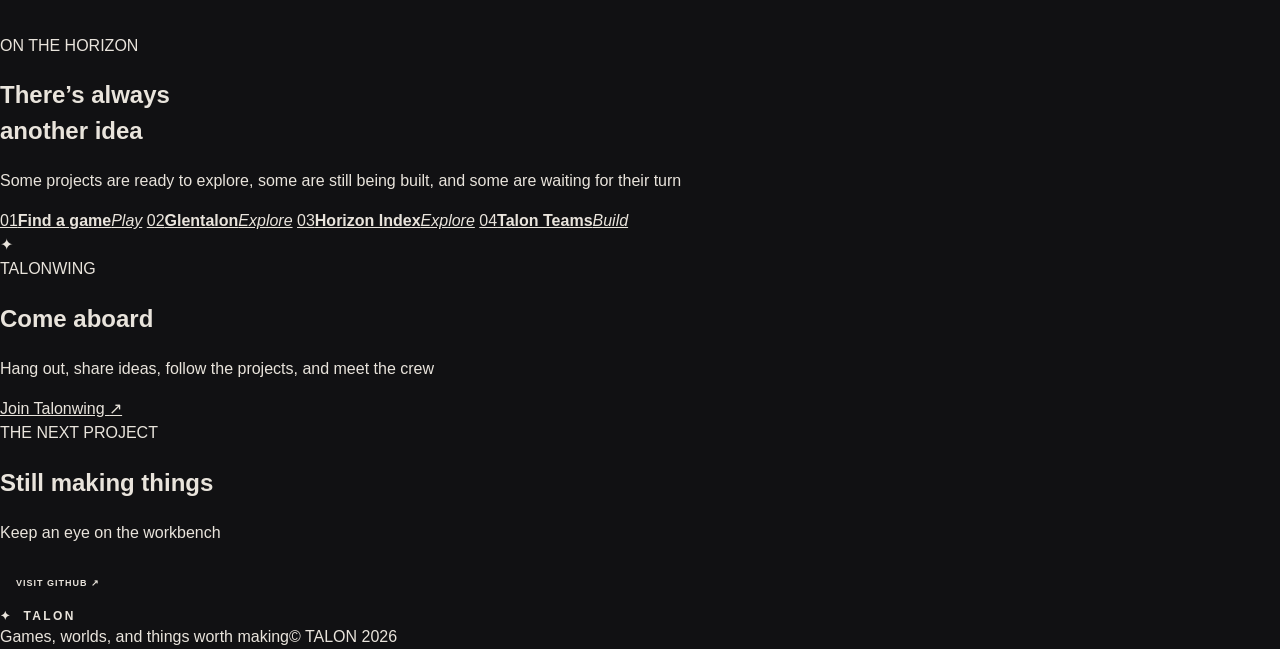
==== commit 692be5dc: "Rebuild Talon homepage from Sword Studios design" ====
--- a/index.html
+++ b/index.html
@@ -1,105 +1,78 @@
 <!doctype html>
 <html lang="en">
 <head>
-  <meta charset="utf-8">
-  <meta name="viewport" content="width=device-width, initial-scale=1">
-  <meta name="theme-color" content="#111113">
-  <meta name="description" content="Talon is a small independent creative crew making games, software, stories, music, and things worth sharing.">
-  <title>Talon — A crew of projects</title>
-  <link rel="icon" href="favicon.svg" type="image/svg+xml">
-  <link rel="stylesheet" href="styles.css">
+<meta charset="utf-8"><meta name="viewport" content="width=device-width,initial-scale=1">
+<meta name="theme-color" content="#10151a">
+<meta name="description" content="Talon — games, worlds, code, music, and creations">
+<title>Talon — The crew and its creations</title>
+<link rel="icon" href="favicon.svg" type="image/svg+xml">
+<link rel="stylesheet" href="styles.css">
 </head>
 <body>
-  <a class="skip-link" href="#main">Skip to content</a>
-  <header class="site-header">
-    <a class="brand" href="index.html" aria-label="Talon home">
-      <span class="brand-mark" aria-hidden="true">
-        <svg viewBox="0 0 64 64"><path d="M32 4 39 20 57 10 46 29 61 39 40 40 32 60 24 40 3 39 18 29 7 10 25 20Z" fill="#d52c3b" stroke="#f36a72" stroke-width="1.8"/><path d="M32 10 37 29 32 54 27 29Z" fill="#18181a" stroke="#f5a0a4" stroke-width="1.5"/><path d="M32 14 34 30 32 48 30 30Z" fill="#ef5965"/></svg>
-      </span>
-      <span>TALON<span class="red">.</span></span>
-    </a>
-    <button class="menu-toggle" type="button" aria-label="Open menu" aria-expanded="false" aria-controls="site-nav"><i></i><i></i></button>
-    <nav class="site-nav" id="site-nav" aria-label="Main navigation">
-      <a class="active" href="index.html">Home</a>
-      <a href="games.html">Games</a>
-      <a href="#projects">Projects</a>
-      <a href="#crew">The crew</a>
-      <a class="nav-github" href="https://github.com/CaptainBensword" target="_blank" rel="noopener noreferrer">GitHub ↗</a>
-    </nav>
-  </header>
-
-  <main id="main">
-    <section class="hero">
-      <div class="hero-copy">
-        <p class="kicker"><span></span> INDEPENDENT · CREATIVE · ALWAYS BUILDING</p>
-        <h1>Not just one thing.<br><em>A whole lot of making.</em></h1>
-        <p class="hero-lede">Talon is a small creative crew making games, building tools, writing stories, and trying out ideas that are too interesting to leave alone.</p>
-        <div class="hero-buttons">
-          <a class="button button-red" href="games.html">Find something to play <b>↗</b></a>
-          <a class="quiet-link" href="#projects">See what we're making <span>↓</span></a>
-        </div>
-        <div class="hero-meta"><span><b>01</b> / THE TALON HUB</span><span>MADE BY CURIOSITY, NOT A TEMPLATE.</span></div>
-      </div>
-      <div class="hero-object" aria-label="Talon's red metal spike emblem">
-        <div class="object-grid"></div>
-        <div class="object-ring ring-a"></div><div class="object-ring ring-b"></div>
-        <svg class="talon-emblem" viewBox="0 0 320 390" role="img" aria-label="A red and dark metal Talon spike emblem">
-          <defs>
-            <linearGradient id="steel" x1="0" y1="0" x2="1" y2="1"><stop offset="0" stop-color="#ffb0b4"/><stop offset=".22" stop-color="#e94a56"/><stop offset=".5" stop-color="#8f1725"/><stop offset=".78" stop-color="#e04450"/><stop offset="1" stop-color="#4d1019"/></linearGradient>
-            <linearGradient id="blade" x1="0" y1="0" x2="1" y2="0"><stop offset="0" stop-color="#2b2b30"/><stop offset=".48" stop-color="#d8d5d4"/><stop offset=".52" stop-color="#fff0ed"/><stop offset="1" stop-color="#34343a"/></linearGradient>
-          </defs>
-          <path d="M160 18 185 112 270 61 222 154 300 195 216 218 242 327 160 276 78 327 104 218 20 195 98 154 50 61 135 112Z" fill="#171719" stroke="#6e222c" stroke-width="8"/>
-          <path d="M160 35 180 123 252 82 210 164 278 196 205 213 227 302 160 260 93 302 115 213 42 196 110 164 68 82 140 123Z" fill="url(#steel)" stroke="#ff858b" stroke-width="2"/>
-          <path d="M160 48 177 151 160 347 143 151Z" fill="url(#blade)" stroke="#f3a0a4" stroke-width="2"/>
-          <path d="M160 48 160 347 143 151Z" fill="#29292e" opacity=".72"/>
-          <path d="M160 75 194 183 160 289 126 183Z" fill="#171719" stroke="#f15a65" stroke-width="4"/>
-          <path d="M160 75 174 183 160 289 146 183Z" fill="url(#steel)"/>
-          <path d="M112 157 160 183 208 157 190 208 160 225 130 208Z" fill="#28282d" stroke="#ff969c" stroke-width="2"/>
-        </svg>
-        <span class="object-caption caption-top">T / FIELD NOTES</span>
-        <span class="object-caption caption-bottom">BUILT TO KEEP MOVING</span>
-      </div>
-    </section>
-
-    <div class="ticker" aria-label="Talon projects"><div>GAMES <b>✳</b> CODE <b>✳</b> STORIES <b>✳</b> MUSIC <b>✳</b> CREATIONS <b>✳</b> COMMUNITY <b>✳</b> GAMES <b>✳</b> CODE <b>✳</b> STORIES <b>✳</b> MUSIC <b>✳</b></div></div>
-
-    <section class="section games-preview" id="games">
-      <div class="section-heading">
-        <div><p class="kicker"><span></span> THE PLAYGROUND / 01</p><h2>Got a minute?<br><em>Lose a few.</em></h2></div>
-        <a class="under-link" href="games.html">All games <b>↗</b></a>
-      </div>
-      <div class="game-feature">
-        <div class="game-feature-art fish-art"><span class="art-index">01</span><svg viewBox="0 0 220 140" aria-hidden="true"><path d="M38 70c35-42 89-43 128 0-39 43-93 42-128 0Z" fill="none" stroke="currentColor" stroke-width="4"/><path d="m164 70 37-31v62Z" fill="none" stroke="currentColor" stroke-width="4"/><circle cx="76" cy="61" r="5" fill="currentColor"/><path d="M112 48q17 22 0 44" fill="none" stroke="currentColor" stroke-width="3"/></svg><span class="art-note">A LITTLE ODD.<br>A LOT OF FISH.</span></div>
-        <div class="game-feature-copy"><p class="mini-label">BROWSER GAME · QUICK PLAY</p><h3>Fish Eater</h3><p>Start small, keep moving, and see how far up the food chain you can get.</p><a class="text-arrow" href="https://jonathan.duckfam.us/fish-eater/game.html" target="_blank" rel="noopener noreferrer">Play Fish Eater <b>↗</b></a></div>
-      </div>
-      <div class="small-game-row">
-        <a class="small-game" href="https://www.decisionproblem.com/paperclips/index2.html" target="_blank" rel="noopener noreferrer"><span class="small-game-symbol">⌁</span><span><small>INCREMENTAL / STRATEGY</small><strong>Universal Paperclips</strong></span><b>↗</b></a>
-        <a class="small-game" href="https://candybox2.github.io/" target="_blank" rel="noopener noreferrer"><span class="small-game-symbol">▧</span><span><small>ADVENTURE / IDLE</small><strong>Candy Box 2</strong></span><b>↗</b></a>
-        <a class="small-game" href="https://adarkroom.doublespeakgames.com/" target="_blank" rel="noopener noreferrer"><span class="small-game-symbol">◒</span><span><small>STORY / SURVIVAL</small><strong>A Dark Room</strong></span><b>↗</b></a>
-      </div>
-    </section>
-
-    <section class="section projects-section" id="projects">
-      <div class="section-heading">
-        <div><p class="kicker"><span></span> WHAT'S ON THE WORKBENCH / 02</p><h2>Different projects.<br><em>Same crew.</em></h2></div>
-        <p class="heading-aside">A mix of things we're building, making, and figuring out as we go.</p>
-      </div>
-      <div class="project-list">
-        <article class="project-row"><span class="project-number">01</span><span class="project-icon">✣</span><div><p>GAMES & ENTERTAINMENT</p><h3>Worlds worth getting lost in.</h3><small>Find That Button · False Heroes · Rogue Kingdoms</small></div><a href="games.html" aria-label="Explore games">↗</a></article>
-        <article class="project-row"><span class="project-number">02</span><span class="project-icon">⌘</span><div><p>DEVELOPMENT & TECHNOLOGY</p><h3>Useful things, strange experiments.</h3><small>Talon Teams · Field Guide GUI · Server projects</small></div><a href="https://github.com/CaptainBensword/talonteams" target="_blank" rel="noopener noreferrer" aria-label="Talon Teams on GitHub">↗</a></article>
-        <article class="project-row"><span class="project-number">03</span><span class="project-icon">✧</span><div><p>STORIES & WORLDS</p><h3>Places with stories to tell.</h3><small>Horizon · Glentalon</small></div><div class="row-links"><a href="https://github.com/CaptainBensword/horizon-index" target="_blank" rel="noopener noreferrer">Horizon ↗</a><a href="https://github.com/CaptainBensword/Glentalon" target="_blank" rel="noopener noreferrer">Glentalon ↗</a></div></article>
-        <article class="project-row"><span class="project-number">04</span><span class="project-icon">♫</span><div><p>MUSIC & CREATIVE</p><h3>Give the ideas a sound and shape.</h3><small>Storm Frontier · False Heroes music · 3D designs</small></div><span class="row-soon">IN THE WORKS</span></article>
-      </div>
-    </section>
-
-    <section class="crew-section" id="crew">
-      <div class="crew-mark" aria-hidden="true">T<span>✳</span></div>
-      <div class="crew-copy"><p class="kicker"><span></span> FIND YOUR PEOPLE / 03</p><h2>There's room<br>in the crew.</h2><p>Talonwing is where the people behind the projects hang out. Follow along, share ideas, and see what we're working on.</p><a class="button button-red" href="https://discord.gg/aHGEQFrE2t" target="_blank" rel="noopener noreferrer">Visit Talonwing <b>↗</b></a></div>
-      <div class="crew-side-note">NOT A BIG CORPORATION.<br>JUST PEOPLE MAKING THINGS.</div>
-    </section>
-  </main>
-
-  <footer class="site-footer"><a class="footer-brand" href="index.html"><span class="footer-mark">✳</span> TALON<span class="red">.</span></a><span>Made of ideas, held together by effort.</span><a href="https://github.com/CaptainBensword" target="_blank" rel="noopener noreferrer">GITHUB ↗</a><small>© <span id="year">2026</span> TALON</small></footer>
-  <script src="script.js"></script>
-</body>
-</html>+<div class="page-grain" aria-hidden="true"></div>
+<header class="site-header">
+  <a class="brand" href="index.html"><span class="brand-mark">✦</span><span>TALON</span></a>
+  <button class="menu-button" aria-label="Open navigation" aria-expanded="false"><span></span><span></span><span></span></button>
+  <nav class="nav">
+    <a class="active" href="index.html">Home</a>
+    <a href="games.html">Games</a>
+    <a href="#projects">Projects</a>
+    <a href="#crew">Talonwing</a>
+    <a href="https://github.com/CaptainBensword" target="_blank" rel="noopener">GitHub ↗</a>
+  </nav>
+</header>
+<main>
+<section class="hero">
+  <div class="hero-copy reveal">
+    <div class="eyebrow">THE TALON CREW</div>
+    <h1>Make<br><span>something</span><br>worth finding</h1>
+    <p>Games, stories, code, music, and a few ideas that got out of hand</p>
+    <div class="hero-buttons">
+      <a class="button primary" href="#projects">Explore Talon <b>↗</b></a>
+      <a class="button secondary" href="games.html">Find a game <b>↗</b></a>
+    </div>
+    <div class="hero-coordinates"><span>GAMES</span><i></i><span>CREATIONS</span><i></i><span>COMMUNITY</span></div>
+  </div>
+  <div class="hero-art">
+    <div class="hero-image"></div>
+    <div class="hero-art-vignette"></div>
+    <div class="hero-compass" aria-hidden="true"><span>N</span><span>E</span><span>S</span><span>W</span></div>
+    <div class="hero-caption"><span>01</span><span>THE TALON HARBOR</span><span>✦</span></div>
+  </div>
+</section>
+<div class="paper-break" aria-hidden="true"></div>
+<section class="section projects" id="projects">
+  <div class="section-inner">
+    <div class="section-heading reveal"><div><div class="section-kicker">THE WORKBENCH</div><h2>Pick a direction</h2></div><p>Different kinds of projects, all under one roof</p></div>
+    <div class="project-grid">
+      <a class="project-card reveal" href="games.html"><span class="project-number">01 / GAMES</span><span class="project-arrow">↗</span><h3>Games</h3><p>Original Talon games and a few browser games worth opening</p><div class="card-line"></div></a>
+      <a class="project-card reveal delay-1" href="https://github.com/CaptainBensword/talonteams" target="_blank" rel="noopener"><span class="project-number">02 / DEVELOPMENT</span><span class="project-arrow">↗</span><h3>Development</h3><p>Plugins, tools, server projects, and experiments</p><div class="card-line"></div></a>
+      <a class="project-card reveal delay-2" href="https://github.com/CaptainBensword/horizon-index" target="_blank" rel="noopener"><span class="project-number">03 / STORIES & WORLDS</span><span class="project-arrow">↗</span><h3>Stories & Worlds</h3><p>Horizon, Glentalon, and the worlds behind them</p><div class="card-line"></div></a>
+      <a class="project-card reveal" href="#creative"><span class="project-number">04 / MUSIC & CREATIVE</span><span class="project-arrow">↗</span><h3>Music & Creative</h3><p>Storm Frontier, False Heroes music, and 3D designs</p><div class="card-line"></div></a>
+      <a class="project-card reveal delay-1" href="#crew"><span class="project-number">05 / COMMUNITY</span><span class="project-arrow">↗</span><h3>The Crew</h3><p>Meet the community and keep up with what’s happening</p><div class="card-line"></div></a>
+    </div>
+  </div>
+</section>
+<section class="ocean-section" id="creative">
+  <div class="ocean-section-inner">
+    <div class="ocean-copy reveal"><div class="section-kicker">ON THE HORIZON</div><h2>There’s always<br>another idea</h2><p>Some projects are ready to explore, some are still being built, and some are waiting for their turn</p></div>
+    <div class="route-grid reveal delay-1">
+      <a href="games.html"><span>01</span><strong>Find a game</strong><em>Play</em></a>
+      <a href="https://github.com/CaptainBensword/Glentalon" target="_blank" rel="noopener"><span>02</span><strong>Glentalon</strong><em>Explore</em></a>
+      <a href="https://github.com/CaptainBensword/horizon-index" target="_blank" rel="noopener"><span>03</span><strong>Horizon Index</strong><em>Explore</em></a>
+      <a href="https://github.com/CaptainBensword/talonteams" target="_blank" rel="noopener"><span>04</span><strong>Talon Teams</strong><em>Build</em></a>
+    </div>
+  </div>
+</section>
+<section class="discord-cta reveal" id="crew">
+  <div class="discord-inner">
+    <div class="discord-emblem">✦</div>
+    <div class="discord-copy"><div class="section-kicker">TALONWING</div><h2>Come aboard</h2><p>Hang out, share ideas, follow the projects, and meet the crew</p></div>
+    <a class="discord-button" href="https://discord.gg/aHGEQFrE2t" target="_blank" rel="noopener">Join Talonwing <span>↗</span></a>
+  </div>
+</section>
+<section class="closing reveal"><div><div class="section-kicker">THE NEXT PROJECT</div><h2>Still making things</h2><p>Keep an eye on the workbench</p></div><a class="button primary" href="https://github.com/CaptainBensword" target="_blank" rel="noopener">Visit GitHub ↗</a></section>
+</main>
+<footer><div class="footer-brand"><span>✦</span><b>TALON</b></div><span>Games, worlds, and things worth making</span><span>© TALON 2026</span></footer>
+<script src="script.js"></script>
+</body></html>
--- a/styles.css
+++ b/styles.css
@@ -1,111 +1,68 @@
-:root{--bg:#0b0b0e;--panel:#111116;--panel2:#17171e;--red:#d92d3b;--red-bright:#f04452;--text:#f2f0ef;--muted:#a09da2;--line:rgba(255,255,255,.11);--max:1180px}
-*{box-sizing:border-box}
-html{scroll-behavior:smooth;scroll-padding-top:90px}
-body{margin:0;background:var(--bg);color:var(--text);font-family:Inter,ui-sans-serif,system-ui,-apple-system,BlinkMacSystemFont,"Segoe UI",sans-serif;line-height:1.5}
-a{color:inherit}
-.skip-link{position:absolute;left:16px;top:-60px;padding:10px 14px;background:#fff;color:#111;z-index:100}
-.skip-link:focus{top:12px}
-.site-header{height:78px;position:sticky;top:0;z-index:20;display:flex;align-items:center;justify-content:space-between;padding:0 max(5vw,24px);background:rgba(11,11,14,.92);border-bottom:1px solid var(--line);backdrop-filter:blur(14px)}
-.brand,.footer-brand{display:flex;align-items:center;gap:12px;text-decoration:none}
-.brand-mark{width:39px;height:39px;display:grid;place-items:center;border:1px solid rgba(240,68,82,.42);background:linear-gradient(145deg,#1b1115,#0b0b0e);box-shadow:0 0 24px rgba(217,45,59,.12)}
-.brand-mark svg{width:28px;height:28px;fill:var(--red-bright)}
-.brand-name,.footer-brand{font-size:15px;font-weight:900;letter-spacing:.19em}
-.brand-period{color:var(--red-bright)}
-.nav{display:flex;align-items:center;gap:34px}
-.nav a{text-decoration:none;color:#aaa6ac;font-size:12px;font-weight:650;transition:color .2s}
-.nav a:hover{color:#fff}
-.nav .nav-github{padding:10px 15px;border:1px solid rgba(255,255,255,.2);color:#fff}
-.nav-github span{color:var(--red-bright);margin-left:7px}
-.menu-toggle{display:none}
-.hero{min-height:660px;max-width:1600px;margin:0 auto;position:relative;display:grid;grid-template-columns:1.05fr .95fr;align-items:center;padding:85px max(7vw,35px) 60px;overflow:hidden}
-.hero-grid{position:absolute;inset:0;background-image:linear-gradient(rgba(255,255,255,.025) 1px,transparent 1px),linear-gradient(90deg,rgba(255,255,255,.025) 1px,transparent 1px);background-size:68px 68px;mask-image:linear-gradient(90deg,black,transparent 95%)}
-.hero-glow{position:absolute;width:620px;height:620px;right:3%;top:4%;background:radial-gradient(circle,rgba(160,24,40,.19),transparent 68%);pointer-events:none}
-.hero-content{position:relative;z-index:2;max-width:650px}
-.eyebrow{display:flex;align-items:center;gap:10px;margin:0 0 22px;color:#e45a64;font-size:9px;font-weight:850;letter-spacing:.2em}
-.eyebrow-line{display:inline-block;width:25px;height:1px;background:var(--red-bright)}
-.hero h1,.section-head h2,.feature-copy h2,.community-copy h2{margin:0;font-size:clamp(48px,6.1vw,83px);line-height:.99;letter-spacing:-.065em;font-weight:820}
-.hero h1 span,.section-head h2 span,.feature-copy h2 span,.community-copy h2 span{color:var(--red-bright)}
-.hero-intro{max-width:480px;margin:26px 0 0;color:#aaa6ac;font-size:15px;line-height:1.85}
-.hero-actions{display:flex;align-items:center;gap:26px;flex-wrap:wrap;margin-top:32px}
-.button{min-height:48px;padding:0 18px;display:inline-flex;align-items:center;justify-content:center;gap:20px;text-decoration:none;font-size:10px;font-weight:850;letter-spacing:.09em;text-transform:uppercase;transition:transform .2s,background .2s,border-color .2s}
-.button:hover{transform:translateY(-3px)}
-.button-primary{background:var(--red);color:white;border:1px solid var(--red);box-shadow:0 9px 30px rgba(217,45,59,.17)}
-.button-primary:hover{background:var(--red-bright);border-color:var(--red-bright)}
-.text-link{font-size:11px;font-weight:700;color:#d2cfd2;text-decoration:none}
-.text-link span{color:var(--red-bright);margin-left:5px}
-.text-link:hover{color:#fff}
-.hero-foot{display:flex;align-items:center;justify-content:space-between;max-width:470px;margin-top:75px;padding-top:17px;border-top:1px solid var(--line);color:#77737a;font-size:8px;font-weight:800;letter-spacing:.16em}
-.hero-foot i{font-style:normal;color:var(--red-bright);padding:0 5px}
-.hero-index{color:#d5d0d4}
-.hero-art{height:470px;position:relative;display:grid;place-items:center}
-.emblem-wrap{width:min(82%,390px);aspect-ratio:5/6;display:grid;place-items:center;position:relative;filter:drop-shadow(0 24px 45px rgba(0,0,0,.55))}
-.emblem-wrap:before{content:"";position:absolute;inset:14%;background:radial-gradient(ellipse,rgba(226,43,57,.2),transparent 68%);filter:blur(15px)}
-.hero-emblem{position:relative;width:100%;height:100%;overflow:visible;animation:emblemFloat 7s ease-in-out infinite}
-.orbit{position:absolute;border:1px solid rgba(222,61,73,.19);border-radius:50%;transform:rotate(-24deg)}
-.orbit-one{width:390px;height:155px}
-.orbit-two{width:450px;height:190px;transform:rotate(48deg);border-color:rgba(255,255,255,.09)}
-.art-label{position:absolute;color:#777078;font-size:8px;font-weight:800;letter-spacing:.2em}
-.art-label-top{top:18px;right:0}
-.art-label-bottom{bottom:16px;left:0}
-.art-label-bottom span{color:var(--red-bright);padding-left:8px}
-.hero-bottom-rule{position:absolute;bottom:0;left:7%;right:7%;height:1px;background:linear-gradient(90deg,transparent,var(--line),transparent)}
-.intro-strip{max-width:var(--max);margin:0 auto;padding:43px 24px;display:grid;grid-template-columns:190px 1fr 50px;gap:35px;align-items:center;border-bottom:1px solid var(--line)}
-.strip-label{color:var(--red-bright);font-size:9px;font-weight:850;letter-spacing:.18em}
-.intro-strip p{max-width:750px;margin:0;color:#c0bbc1;font-size:15px;line-height:1.8}
-.strip-mark{font-size:28px;font-weight:950;color:#4c2028;text-align:right}
-.section-pad{padding:112px max(5vw,24px)}
-.projects{max-width:1600px;margin:auto}
-.section-head{max-width:var(--max);margin:0 auto 42px;display:flex;justify-content:space-between;align-items:end;gap:30px}
-.section-head h2,.feature-copy h2,.community-copy h2{font-size:clamp(42px,5vw,65px)}
-.section-head .eyebrow{margin-bottom:16px}
-.section-note{max-width:290px;margin:0 0 5px;color:#89848b;font-size:12px;line-height:1.8}
-.project-grid{max-width:var(--max);margin:auto;display:grid;grid-template-columns:repeat(6,1fr);gap:12px}
-.project-card{grid-column:span 2;min-height:335px;padding:24px;background:linear-gradient(145deg,#15151b,#101015);border:1px solid var(--line);position:relative;overflow:hidden;transition:transform .25s,border-color .25s,background .25s}
-.project-card:hover{transform:translateY(-5px);border-color:rgba(240,68,82,.5);background:linear-gradient(145deg,#1b151b,#111116)}
-.project-featured{grid-column:span 3;grid-row:span 1}
-.project-community{grid-column:span 3}
-.card-top{display:flex;justify-content:space-between;align-items:center;color:#817b83;font-size:8px;font-weight:850;letter-spacing:.15em}
-.card-symbol{color:var(--red-bright);font-size:17px}
-.card-icon{width:48px;height:48px;margin:28px 0 16px;display:grid;place-items:center;background:rgba(217,45,59,.1);border:1px solid rgba(217,45,59,.25);color:#f15a65}
-.card-icon svg{width:28px;height:28px;fill:none;stroke:currentColor;stroke-width:1.7;stroke-linecap:round;stroke-linejoin:round}
-.project-card h3{margin:0 0 12px;font-size:25px;line-height:1.08;letter-spacing:-.04em}
-.project-card p{max-width:380px;margin:0;color:#99939b;font-size:12px;line-height:1.75}
-.project-tags{display:flex;gap:7px;flex-wrap:wrap;margin-top:20px}
-.project-tags span{padding:6px 8px;background:#1d1a20;border:1px solid rgba(255,255,255,.08);color:#c4bec5;font-size:9px}
-.card-link{display:inline-flex;align-items:center;gap:12px;margin-top:20px;color:#f16a73;text-decoration:none;font-size:10px;font-weight:850;letter-spacing:.07em;text-transform:uppercase}
-.card-link span{font-size:15px;transition:transform .2s}
-.card-link:hover{color:#fff}
-.card-link:hover span{transform:translate(3px,-3px)}
-.card-links{display:flex;gap:22px;flex-wrap:wrap}
-.feature-band{position:relative;min-height:420px;padding:90px max(7vw,35px);background:#151015;border-top:1px solid rgba(255,255,255,.07);border-bottom:1px solid rgba(255,255,255,.07);overflow:hidden;display:flex;align-items:center}
-.feature-band:before{content:"";position:absolute;inset:0;background:radial-gradient(circle at 78% 50%,rgba(175,29,44,.2),transparent 34%),linear-gradient(90deg,#151015 5%,rgba(21,16,21,.9) 48%,rgba(21,16,21,.55))}
-.feature-copy{position:relative;z-index:2;max-width:570px}
-.feature-copy .eyebrow{margin-bottom:18px}
-.feature-copy p:not(.eyebrow){max-width:460px;color:#a9a1a8;font-size:13px;line-height:1.85;margin:20px 0 26px}
-.button-light{border:1px solid rgba(255,255,255,.25);color:#fff}
-.button-light:hover{border-color:var(--red-bright);background:rgba(217,45,59,.1)}
-.feature-art{position:absolute;right:12%;top:50%;width:300px;height:300px;transform:translateY(-50%);display:grid;place-items:center}
-.feature-ring{position:absolute;inset:0;border:1px solid rgba(239,77,88,.28);border-radius:50%;box-shadow:0 0 70px rgba(217,45,59,.1),inset 0 0 60px rgba(217,45,59,.08)}
-.feature-ring:before,.feature-ring:after{content:"";position:absolute;inset:22px;border:1px dashed rgba(239,77,88,.25);border-radius:50%}
-.feature-ring:after{inset:48px;border-style:solid;border-color:rgba(255,255,255,.1)}
-.feature-cross{font-size:145px;font-weight:950;color:rgba(239,77,88,.72);text-shadow:0 0 55px rgba(217,45,59,.2)}
-.feature-coord{position:absolute;bottom:-25px;color:#7e6870;font-size:8px;letter-spacing:.2em}
-.community{max-width:1600px;margin:auto}
-.community-panel{max-width:var(--max);margin:auto;padding:48px;display:grid;grid-template-columns:90px 1fr auto;align-items:center;gap:30px;background:linear-gradient(115deg,#17171e,#111116);border:1px solid var(--line);position:relative;overflow:hidden}
-.community-panel:after{content:"";position:absolute;right:-120px;top:-180px;width:360px;height:360px;border:1px solid rgba(217,45,59,.16);border-radius:50%;box-shadow:0 0 0 28px rgba(217,45,59,.025),0 0 0 58px rgba(217,45,59,.02);pointer-events:none}
-.community-icon{width:76px;height:76px;display:grid;place-items:center;background:rgba(217,45,59,.14);border:1px solid rgba(217,45,59,.3);color:#f35b67}
-.community-icon svg{width:42px;height:42px;fill:none;stroke:currentColor;stroke-width:1.6;stroke-linecap:round;stroke-linejoin:round}
-.community-copy .eyebrow{margin-bottom:12px}
-.community-copy h2{font-size:clamp(32px,4vw,48px)}
-.community-copy>p:last-child{max-width:530px;margin:12px 0 0;color:#a29ca4;font-size:12px;line-height:1.75}
-.community-panel .button{position:relative;z-index:1;white-space:nowrap}
-.footer{min-height:100px;padding:25px max(5vw,24px);display:grid;grid-template-columns:1fr 1fr auto auto;align-items:center;gap:28px;border-top:1px solid var(--line);color:#77727a}
-.footer-brand{color:#eee;font-size:12px}
-.footer-mark{color:var(--red-bright);font-size:20px}
-.footer-note,.copyright,.footer-top{font-size:8px;font-weight:750;letter-spacing:.14em;text-transform:uppercase}
-.footer-top{text-decoration:none;color:#b9b2b9}
-.footer-top:hover{color:var(--red-bright)}
-@keyframes emblemFloat{0%,100%{transform:translateY(0) rotate(-1deg)}50%{transform:translateY(-9px) rotate(1deg)}}
-@media(max-width:900px){.hero{grid-template-columns:1fr .8fr;padding-left:5vw;padding-right:5vw}.hero-art{height:390px}.orbit-one{width:290px}.orbit-two{width:330px}.project-card{grid-column:span 3}.project-featured,.project-community{grid-column:span 3}.community-panel{grid-template-columns:75px 1fr}.community-panel .button{grid-column:2;justify-self:start}.feature-art{right:4%;opacity:.65}.footer{grid-template-columns:1fr 1fr}.footer-top{justify-self:end}}
-@media(max-width:640px){.site-header{height:68px;padding:0 19px}.brand-name{font-size:13px}.menu-toggle{display:flex;width:42px;height:40px;flex-direction:column;align-items:center;justify-content:center;gap:6px;background:transparent;border:1px solid var(--line);cursor:pointer}.menu-toggle span{width:17px;height:1px;background:#eee;transition:transform .2s}.menu-toggle[aria-expanded=true] span:first-child{transform:translateY(3.5px) rotate(45deg)}.menu-toggle[aria-expanded=true] span:last-child{transform:translateY(-3.5px) rotate(-45deg)}.nav{display:none;position:absolute;top:68px;left:0;right:0;padding:15px 22px 22px;background:#0e0e12;border-bottom:1px solid var(--line);flex-direction:column;align-items:stretch;gap:0}.nav.open{display:flex}.nav a{padding:14px 4px;border-bottom:1px solid rgba(255,255,255,.07)}.nav .nav-github{margin-top:12px;text-align:center;border:1px solid var(--line)}.hero{min-height:auto;display:flex;flex-direction:column;align-items:stretch;padding:78px 24px 38px}.hero h1{font-size:clamp(48px,12vw,68px)}.hero-intro{font-size:13px}.hero-art{height:310px;margin-top:10px;order:2}.emblem-wrap{width:225px}.orbit-one{width:260px;height:110px}.orbit-two{width:290px;height:130px}.art-label-top{right:4%}.art-label-bottom{left:4%}.hero-foot{margin-top:45px}.intro-strip{padding:32px 24px;grid-template-columns:1fr 35px;gap:12px}.strip-label{grid-column:1/-1}.intro-strip p{font-size:13px}.strip-mark{grid-column:2;grid-row:2}.section-pad{padding:78px 20px}.section-head{display:block;margin-bottom:30px}.section-head h2,.feature-copy h2{font-size:44px}.section-note{margin-top:16px}.project-grid{display:block}.project-card{min-height:300px;margin-bottom:10px;padding:21px}.project-card h3{font-size:24px}.feature-band{min-height:440px;padding:72px 24px}.feature-copy{max-width:100%}.feature-art{right:-100px;top:55%;opacity:.27}.community-panel{padding:30px 23px;display:flex;flex-direction:column;align-items:flex-start;gap:22px}.community-panel .button{width:100%}.community-copy h2{font-size:40px}.footer{padding:25px 22px;grid-template-columns:1fr 1fr;gap:18px}.footer-note{grid-column:1/-1;grid-row:2}.footer-top{grid-column:2;grid-row:1}.copyright{grid-column:1/-1}}
-@media(prefers-reduced-motion:reduce){html{scroll-behavior:auto}*,*::before,*::after{animation-duration:.01ms!important;animation-iteration-count:1!important;transition-duration:.01ms!important}}
+:root{--ink:#111113;--ink2:#19191c;--paper:#e9e4dc;--paper2:#d9d2c8;--red:#d52c3b;--red2:#f05a65;--muted:#99928c;--line:rgba(235,228,219,.15);--max:1180px}
+*{box-sizing:border-box}html{scroll-behavior:smooth;scroll-padding-top:85px}body{margin:0;background:var(--ink);color:var(--paper);font-family:Arial,Helvetica,sans-serif;line-height:1.5}a{color:inherit}.skip-link{position:absolute;top:-60px;left:15px;z-index:99;background:var(--paper);color:var(--ink);padding:10px}.skip-link:focus{top:12px}
+.site-header{height:76px;padding:0 max(5vw,24px);display:flex;align-items:center;justify-content:space-between;border-bottom:1px solid var(--line);background:#111113;position:sticky;top:0;z-index:30}.brand,.footer-brand{display:flex;align-items:center;gap:11px;text-decoration:none;font-size:14px;font-weight:900;letter-spacing:.2em}.brand-mark{width:39px;height:39px;display:grid;place-items:center}.brand-mark svg{width:100%;height:100%}.red{color:var(--red2)}.site-nav{display:flex;align-items:center;gap:31px}.site-nav a{font-size:11px;text-decoration:none;color:#aaa39c;letter-spacing:.06em;transition:color .2s}.site-nav a:hover,.site-nav a.active{color:var(--paper)}.site-nav .nav-github{padding:10px 14px;border:1px solid rgba(235,228,219,.3);color:var(--paper)}.menu-toggle{display:none}
+.hero{min-height:590px;max-width:1500px;margin:auto;padding:76px max(7vw,32px) 50px;display:grid;grid-template-columns:1.05fr .95fr;align-items:center;gap:35px;overflow:hidden}.hero-copy{position:relative;z-index:2}.kicker{display:flex;align-items:center;gap:10px;margin:0 0 20px;color:#e16b72;font-size:9px;font-weight:800;letter-spacing:.18em}.kicker>span{width:23px;height:2px;background:var(--red)}h1,h2,h3,p{overflow-wrap:break-word}.hero h1{font-size:clamp(47px,6vw,78px);line-height:.99;letter-spacing:-.065em;margin:0;font-weight:850}.hero h1 em,.section-heading h2 em{font-style:normal;color:var(--red2)}.hero-lede{max-width:480px;margin:25px 0 0;color:#b2aaa2;font-size:14px;line-height:1.9}.hero-buttons{display:flex;align-items:center;gap:25px;flex-wrap:wrap;margin-top:30px}.button{display:inline-flex;align-items:center;justify-content:space-between;gap:28px;min-height:46px;padding:0 16px;text-decoration:none;text-transform:uppercase;font-size:9px;font-weight:800;letter-spacing:.11em;transition:transform .2s,background .2s}.button:hover{transform:translateY(-3px)}.button-red{background:var(--red);color:white;border:1px solid var(--red)}.button-red:hover{background:#ec3d4d}.button b{font-size:15px}.quiet-link{font-size:10px;text-decoration:none;color:#c9c1b8}.quiet-link span{color:var(--red2);padding-left:7px}.hero-meta{max-width:475px;margin-top:66px;padding-top:13px;border-top:1px solid var(--line);display:flex;justify-content:space-between;color:#716c68;font-size:8px;font-weight:700;letter-spacing:.13em}.hero-meta b{color:var(--red2)}
+.hero-object{height:430px;position:relative;display:grid;place-items:center;isolation:isolate}.object-grid{position:absolute;inset:0;background-image:linear-gradient(rgba(255,255,255,.035) 1px,transparent 1px),linear-gradient(90deg,rgba(255,255,255,.035) 1px,transparent 1px);background-size:34px 34px;mask-image:radial-gradient(ellipse,black,transparent 70%)}.object-ring{position:absolute;border:1px solid rgba(213,44,59,.3);border-radius:50%;width:320px;height:130px;transform:rotate(-32deg)}.ring-b{width:370px;height:165px;transform:rotate(48deg);border-color:rgba(233,228,220,.16)}.talon-emblem{position:relative;width:min(80%,310px);height:100%;filter:drop-shadow(0 25px 22px #000);animation:float 7s ease-in-out infinite}.object-caption{position:absolute;color:#756c67;font-size:8px;letter-spacing:.18em;font-weight:700}.caption-top{top:20px;right:4%}.caption-bottom{bottom:13px;left:2%}
+.ticker{overflow:hidden;border-top:1px solid var(--line);border-bottom:1px solid var(--line);background:#171719;white-space:nowrap}.ticker div{width:max-content;padding:13px 0;color:#b8b0a7;font-size:9px;font-weight:800;letter-spacing:.2em;animation:marquee 36s linear infinite}.ticker b{color:var(--red2);padding:0 25px;font-size:13px}
+.section{max-width:1500px;margin:auto;padding:100px max(7vw,32px)}.section-heading{display:flex;justify-content:space-between;align-items:end;gap:25px;margin-bottom:35px}.section-heading .kicker{margin-bottom:15px}.section-heading h2{font-size:clamp(40px,5vw,61px);line-height:1;letter-spacing:-.06em;margin:0}.under-link{font-size:10px;text-transform:uppercase;letter-spacing:.12em;text-decoration:none;border-bottom:1px solid var(--red);padding-bottom:8px}.under-link b{color:var(--red2);padding-left:12px}
+.game-feature{display:grid;grid-template-columns:1.05fr .95fr;min-height:250px;border:1px solid var(--line);background:#19191c}.game-feature-art{position:relative;min-height:250px;display:grid;place-items:center;overflow:hidden}.fish-art{background:#252320;color:#e8c7a2}.fish-art:before{content:"";position:absolute;inset:0;background:radial-gradient(circle at 48% 45%,rgba(213,44,59,.24),transparent 45%),repeating-linear-gradient(135deg,transparent 0 28px,rgba(255,255,255,.025) 29px 30px)}.fish-art svg{width:55%;max-width:240px;position:relative;z-index:1}.art-index{position:absolute;top:20px;left:22px;color:#9d8f82;font-size:10px;letter-spacing:.15em}.art-note{position:absolute;right:22px;bottom:18px;text-align:right;font-size:8px;line-height:1.6;letter-spacing:.13em;color:#b2a08d}.game-feature-copy{padding:35px 42px;align-self:center}.mini-label{margin:0 0 13px;color:var(--red2);font-size:8px;font-weight:800;letter-spacing:.16em}.game-feature-copy h3{font-size:35px;letter-spacing:-.05em;margin:0}.game-feature-copy>p:not(.mini-label){max-width:370px;color:#aaa29b;font-size:12px;line-height:1.8}.text-arrow{display:inline-flex;gap:20px;align-items:center;margin-top:12px;color:#f16a73;text-decoration:none;text-transform:uppercase;font-size:9px;font-weight:800;letter-spacing:.1em}.text-arrow b{font-size:15px}.small-game-row{display:grid;grid-template-columns:repeat(3,1fr);gap:10px;margin-top:10px}.small-game{min-height:84px;display:flex;align-items:center;gap:14px;padding:15px 17px;border:1px solid var(--line);background:#151517;text-decoration:none;transition:border-color .2s,background .2s}.small-game:hover{border-color:rgba(240,90,101,.6);background:#1d191b}.small-game-symbol{width:37px;height:37px;display:grid;place-items:center;background:#242124;color:var(--red2);font-size:22px}.small-game span:nth-child(2){display:flex;flex-direction:column;gap:4px;min-width:0}.small-game small{font-size:7px;color:#817972;letter-spacing:.12em}.small-game strong{font-size:12px}.small-game>b{margin-left:auto;color:var(--red2)}
+.projects-section{padding-top:65px}.heading-aside{max-width:260px;margin:0 0 4px;color:#9b938c;font-size:12px;line-height:1.8}.project-list{border-top:1px solid var(--line)}.project-row{min-height:112px;display:grid;grid-template-columns:42px 48px 1fr auto;gap:17px;align-items:center;border-bottom:1px solid var(--line);transition:background .2s;padding:14px 8px}.project-row:hover{background:#171719}.project-number{color:#756d67;font-size:9px}.project-icon{width:39px;height:39px;display:grid;place-items:center;background:#25191c;color:var(--red2);font-size:20px}.project-row p{margin:0 0 5px;color:#d96670;font-size:8px;font-weight:800;letter-spacing:.14em}.project-row h3{margin:0;font-size:17px;letter-spacing:-.02em}.project-row small{display:block;margin-top:4px;color:#89817b;font-size:10px}.project-row>a{color:var(--red2);font-size:20px;text-decoration:none;padding:12px}.row-links{display:flex;gap:15px}.row-links a{font-size:9px;color:#d9d0c7;text-decoration:none}.row-links a:hover{color:var(--red2)}.row-soon{font-size:8px;color:#8c827b;letter-spacing:.12em}
+.crew-section{min-height:365px;padding:65px max(8vw,35px);display:grid;grid-template-columns:.8fr 1.2fr auto;gap:45px;align-items:center;background:#211719;border-top:1px solid rgba(213,44,59,.25);position:relative;overflow:hidden}.crew-section:after{content:"";position:absolute;width:500px;height:500px;border:1px solid rgba(213,44,59,.16);border-radius:50%;left:-220px;top:-260px;box-shadow:0 0 0 35px rgba(213,44,59,.025),0 0 0 75px rgba(213,44,59,.02)}.crew-mark{position:relative;z-index:1;font-size:150px;font-weight:900;line-height:1;color:rgba(230,64,77,.2);letter-spacing:-.1em}.crew-mark span{font-size:42px;color:var(--red2);vertical-align:top}.crew-copy{position:relative;z-index:1}.crew-copy .kicker{margin-bottom:12px}.crew-copy h2{font-size:clamp(38px,4.5vw,55px);line-height:.98;letter-spacing:-.06em;margin:0}.crew-copy>p:not(.kicker){max-width:430px;color:#b5a8a5;font-size:12px;line-height:1.8;margin:16px 0 22px}.crew-side-note{position:relative;z-index:1;color:#927f7e;font-size:8px;line-height:1.8;letter-spacing:.14em;text-align:right}
+.site-footer{min-height:85px;padding:20px max(5vw,24px);display:flex;align-items:center;justify-content:space-between;gap:18px;color:#827a73}.footer-brand{color:var(--paper);font-size:12px}.footer-mark{color:var(--red2);font-size:19px}.site-footer>span,.site-footer>a:not(.footer-brand),.site-footer small{font-size:8px;letter-spacing:.13em;text-decoration:none}.site-footer>a:not(.footer-brand){color:#c5bcb3}
+@keyframes float{0%,100%{transform:translateY(0) rotate(-1deg)}50%{transform:translateY(-8px) rotate(1deg)}}@keyframes marquee{to{transform:translateX(-50%)}}
+@media(max-width:850px){.hero{grid-template-columns:1fr .8fr;padding-left:5vw;padding-right:5vw}.hero-object{height:360px}.object-ring{width:250px}.ring-b{width:290px}.small-game-row{grid-template-columns:1fr}.crew-section{grid-template-columns:.5fr 1.5fr}.crew-side-note{display:none}}
+@media(max-width:620px){.site-header{height:66px;padding:0 18px}.brand{font-size:12px}.menu-toggle{display:flex;width:40px;height:38px;border:1px solid var(--line);background:transparent;flex-direction:column;justify-content:center;align-items:center;gap:6px}.menu-toggle i{width:17px;height:1px;background:var(--paper);transition:transform .2s}.menu-toggle[aria-expanded=true] i:first-child{transform:translateY(3.5px) rotate(45deg)}.menu-toggle[aria-expanded=true] i:last-child{transform:translateY(-3.5px) rotate(-45deg)}.site-nav{display:none;position:absolute;top:66px;left:0;right:0;background:#111113;padding:12px 20px 20px;flex-direction:column;align-items:stretch;gap:0;border-bottom:1px solid var(--line)}.site-nav.open{display:flex}.site-nav a{padding:13px 4px;border-bottom:1px solid var(--line)}.site-nav .nav-github{text-align:center;margin-top:12px}.hero{display:flex;flex-direction:column;align-items:stretch;padding:65px 23px 25px;gap:0}.hero h1{font-size:clamp(43px,11vw,61px)}.hero-lede{font-size:13px}.hero-meta{margin-top:42px;gap:12px;font-size:7px}.hero-object{height:295px;margin-top:10px}.talon-emblem{width:225px}.object-ring{width:240px;height:100px}.ring-b{width:275px;height:125px}.section{padding:74px 21px}.section-heading{align-items:flex-start;flex-direction:column;gap:17px}.section-heading h2{font-size:43px}.heading-aside{margin:0}.game-feature{grid-template-columns:1fr}.game-feature-art{min-height:190px}.game-feature-copy{padding:25px}.game-feature-copy h3{font-size:30px}.small-game-row{gap:7px}.small-game{min-height:72px}.projects-section{padding-top:35px}.project-row{grid-template-columns:25px 38px 1fr auto;gap:9px;min-height:105px;padding:12px 0}.project-icon{width:34px;height:34px}.project-row h3{font-size:14px}.project-row small{font-size:9px}.row-links{grid-column:3/-1;justify-content:flex-start}.row-links a{font-size:8px}.row-soon{font-size:7px}.crew-section{padding:55px 23px;display:block;min-height:0}.crew-mark{font-size:90px;margin-bottom:22px}.crew-copy h2{font-size:43px}.site-footer{padding:24px 21px;display:grid;grid-template-columns:1fr auto;gap:13px}.site-footer>span{grid-column:1/-1;grid-row:2}.site-footer small{justify-self:end}}
+@media(prefers-reduced-motion:reduce){html{scroll-behavior:auto}*,*::before,*::after{animation:none!important;transition:none!important}}
+
+/* Games page */
+.games-hero{min-height:360px;padding:86px max(8vw,32px) 55px;position:relative;overflow:hidden;background:linear-gradient(110deg,#181719 0%,#111113 68%);border-bottom:1px solid var(--line)}
+.games-hero:after{content:"T";position:absolute;right:9%;top:-90px;font-size:440px;line-height:1;font-weight:900;color:rgba(213,44,59,.055);pointer-events:none}
+.games-hero>*{position:relative;z-index:1}
+.games-hero h1{font-size:clamp(49px,6.4vw,78px);line-height:.98;letter-spacing:-.065em;margin:0}
+.games-hero h1 em,.games-section-head h2 em,.original-copy h2 em{font-style:normal;color:var(--red2)}
+.games-hero>p:not(.kicker){max-width:520px;color:#b0a8a0;font-size:13px;line-height:1.85;margin:22px 0 0}
+.games-count{display:flex;align-items:center;gap:13px;margin-top:36px}
+.games-count strong{font-size:35px;line-height:1;color:var(--red2);letter-spacing:-.06em}
+.games-count span{font-size:8px;line-height:1.6;color:#958b83;letter-spacing:.14em}
+.games-count i{font-style:normal;color:#d65a64;margin-left:12px}
+.browser-games{max-width:1500px;margin:auto;padding:85px max(8vw,32px)}
+.games-section-head{display:flex;align-items:end;justify-content:space-between;gap:20px;margin-bottom:34px}
+.games-section-head .kicker{margin-bottom:14px}
+.games-section-head h2,.original-copy h2{font-size:clamp(39px,5vw,58px);line-height:1;letter-spacing:-.06em;margin:0}
+.section-stamp{font-size:8px;letter-spacing:.14em;color:#847b74}
+.browser-grid{display:grid;grid-template-columns:repeat(2,minmax(0,1fr));gap:13px}
+.browser-card{border:1px solid var(--line);background:#18181a;display:grid;grid-template-columns:.9fr 1.1fr;min-height:220px;overflow:hidden;transition:border-color .2s,transform .2s}
+.browser-card:hover{border-color:rgba(240,90,101,.55);transform:translateY(-3px)}
+.browser-art{min-height:220px;position:relative;display:grid;place-items:center;overflow:hidden}
+.browser-art:before{content:"";position:absolute;inset:0;background:repeating-linear-gradient(135deg,transparent 0 23px,rgba(255,255,255,.035) 24px 25px)}
+.browser-art svg{width:80%;max-width:190px;position:relative;z-index:1}
+.card-number{position:absolute;left:15px;top:13px;font-size:9px;letter-spacing:.14em;opacity:.7}
+.art-tag{position:absolute;right:12px;bottom:12px;font-size:7px;letter-spacing:.13em;opacity:.75}
+.fish-card .browser-art{background:#2b2925;color:#e4c5a2}
+.paper-card .browser-art{background:#292629;color:#e7d5c6}
+.candy-card .browser-art{background:#28231f;color:#e8b7a5}
+.room-card .browser-art{background:#202326;color:#b7c0c3}
+.paperclip-art{position:relative;z-index:1;font-size:94px;line-height:.8;font-family:Georgia,serif;color:#d9bba4;text-shadow:0 8px 20px #111}
+.paperclip-art small{display:block;text-align:center;font:700 7px Arial,sans-serif;letter-spacing:.17em;margin-top:15px}
+.candy-art{position:relative;z-index:1;display:flex;align-items:center;gap:8px;color:#e9b8a4;font-family:Georgia,serif}
+.candy-art b{font-size:30px;font-weight:400;font-style:italic}.candy-art span{font-size:20px}
+.room-art{position:relative;z-index:1;display:flex;flex-direction:column;align-items:center;gap:10px;color:#c0c7c7}.room-art span{font-size:83px;line-height:1}.room-art small{font-size:7px;letter-spacing:.17em}
+.browser-info{padding:22px 21px;align-self:center}
+.browser-info>p:first-child{font-size:7px;font-weight:800;letter-spacing:.14em;color:var(--red2);margin:0 0 8px}
+.browser-info h3{font-size:21px;letter-spacing:-.04em;margin:0}
+.browser-info>p:nth-of-type(2){font-size:10px;line-height:1.75;color:#a59d96;margin:10px 0 13px}
+.browser-info a{display:inline-flex;gap:15px;align-items:center;color:#f16a73;font-size:8px;font-weight:800;letter-spacing:.12em;text-transform:uppercase;text-decoration:none}
+.browser-info a b{font-size:14px}
+.original-games{padding:75px max(8vw,32px);display:grid;grid-template-columns:.9fr 1.1fr;gap:70px;background:#1d1719;border-top:1px solid rgba(213,44,59,.2)}
+.original-copy>p:last-child{max-width:410px;color:#b3a7a3;font-size:12px;line-height:1.85;margin-top:20px}
+.original-list{border-top:1px solid rgba(235,228,219,.18)}
+.original-list>div{min-height:78px;display:grid;grid-template-columns:35px 1fr 25px;align-items:center;gap:15px;border-bottom:1px solid rgba(235,228,219,.18)}
+.original-list>div>span{font-size:9px;color:#8d7f7b}
+.original-list p{margin:0;display:flex;flex-direction:column;gap:3px}
+.original-list b{font-size:13px}.original-list small{font-size:9px;color:#9e928c}
+.original-list i{font-style:normal;color:var(--red2);font-size:17px}
+.games-back{padding:25px max(8vw,32px);display:flex;justify-content:space-between;align-items:center;border-top:1px solid var(--line)}
+.games-back span{font-size:8px;letter-spacing:.16em;color:#827971}
+.games-back a{font-size:9px;text-decoration:none;color:var(--red2);text-transform:uppercase;letter-spacing:.12em}
+@media(max-width:900px){.browser-grid{grid-template-columns:1fr}.original-games{gap:35px}}
+@media(max-width:620px){.games-hero{padding:68px 23px 42px;min-height:0}.games-hero h1{font-size:48px}.games-hero:after{right:-30px;top:0;font-size:280px}.browser-games{padding:68px 20px}.games-section-head{align-items:flex-start;flex-direction:column}.games-section-head h2,.original-copy h2{font-size:42px}.browser-card{grid-template-columns:1fr}.browser-art{min-height:170px}.browser-info{padding:21px}.original-games{padding:60px 22px;grid-template-columns:1fr;gap:30px}.games-back{padding:22px;gap:15px;flex-wrap:wrap}}
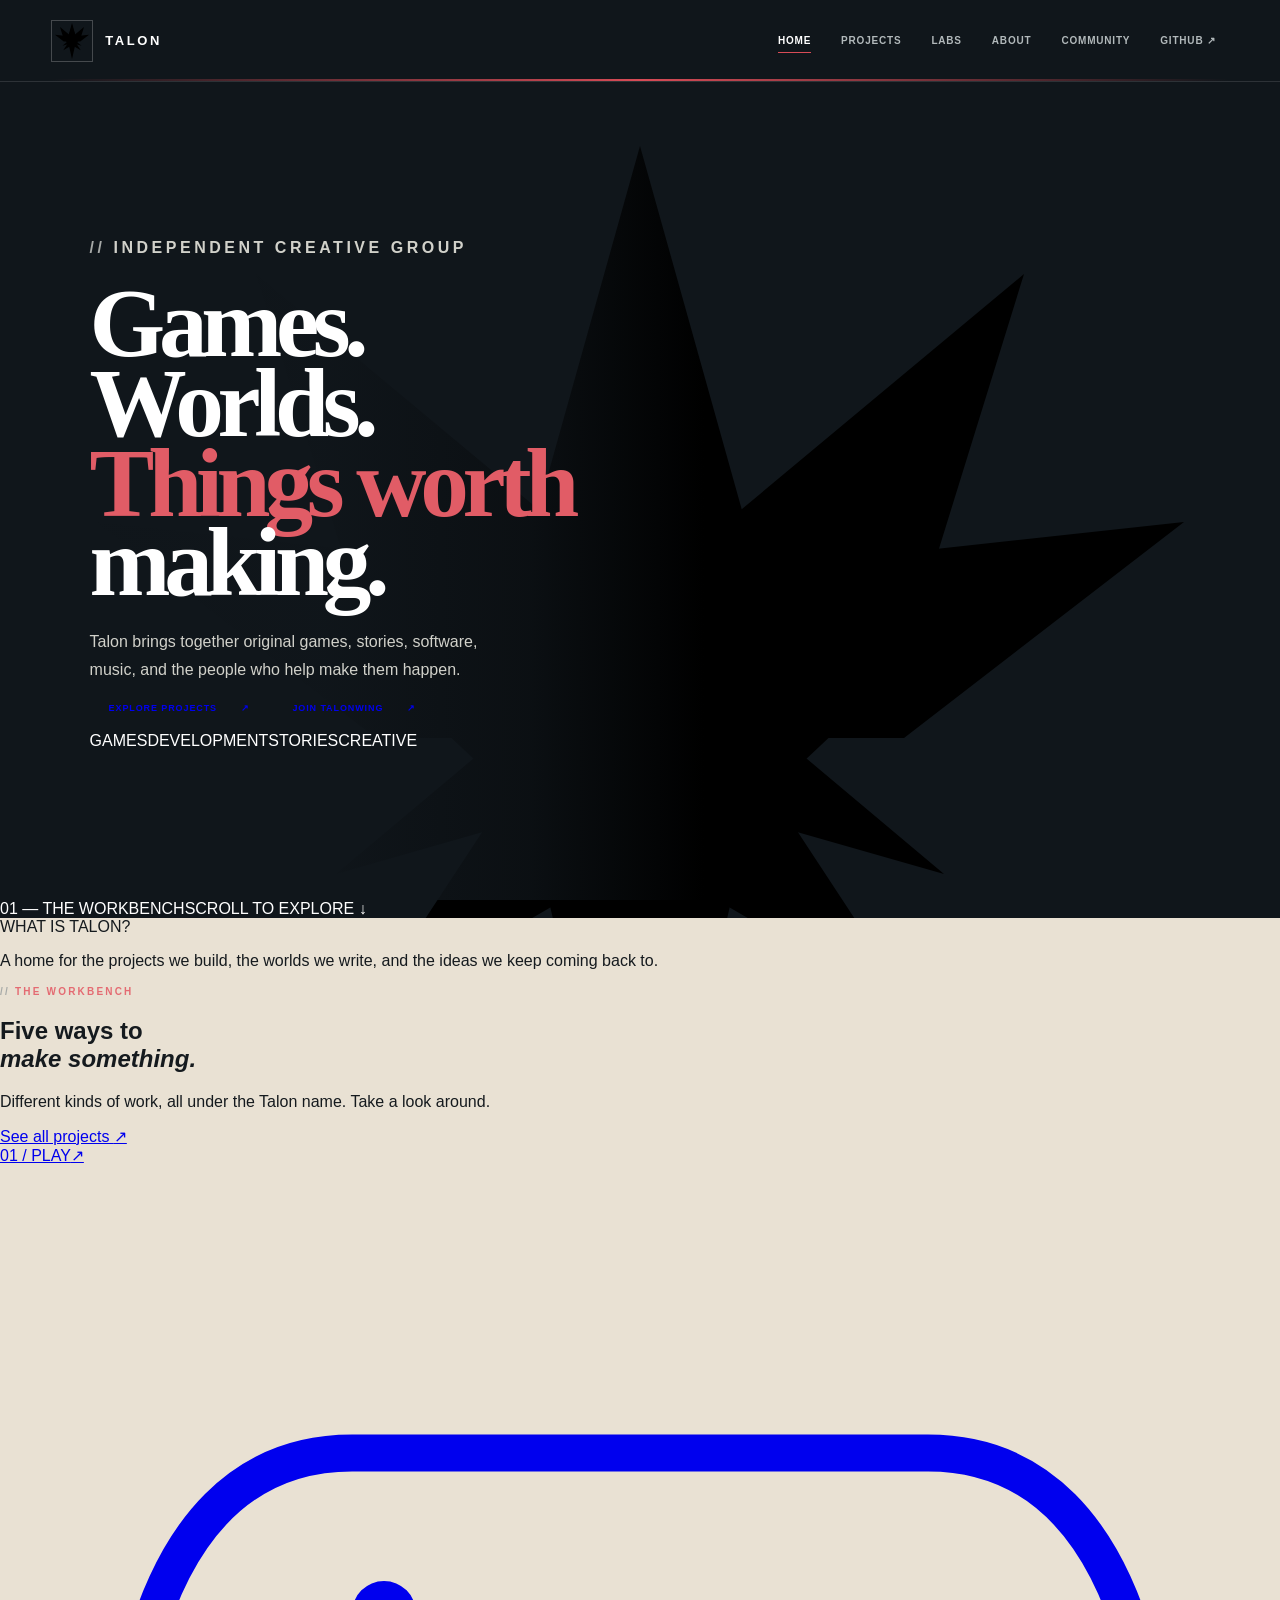
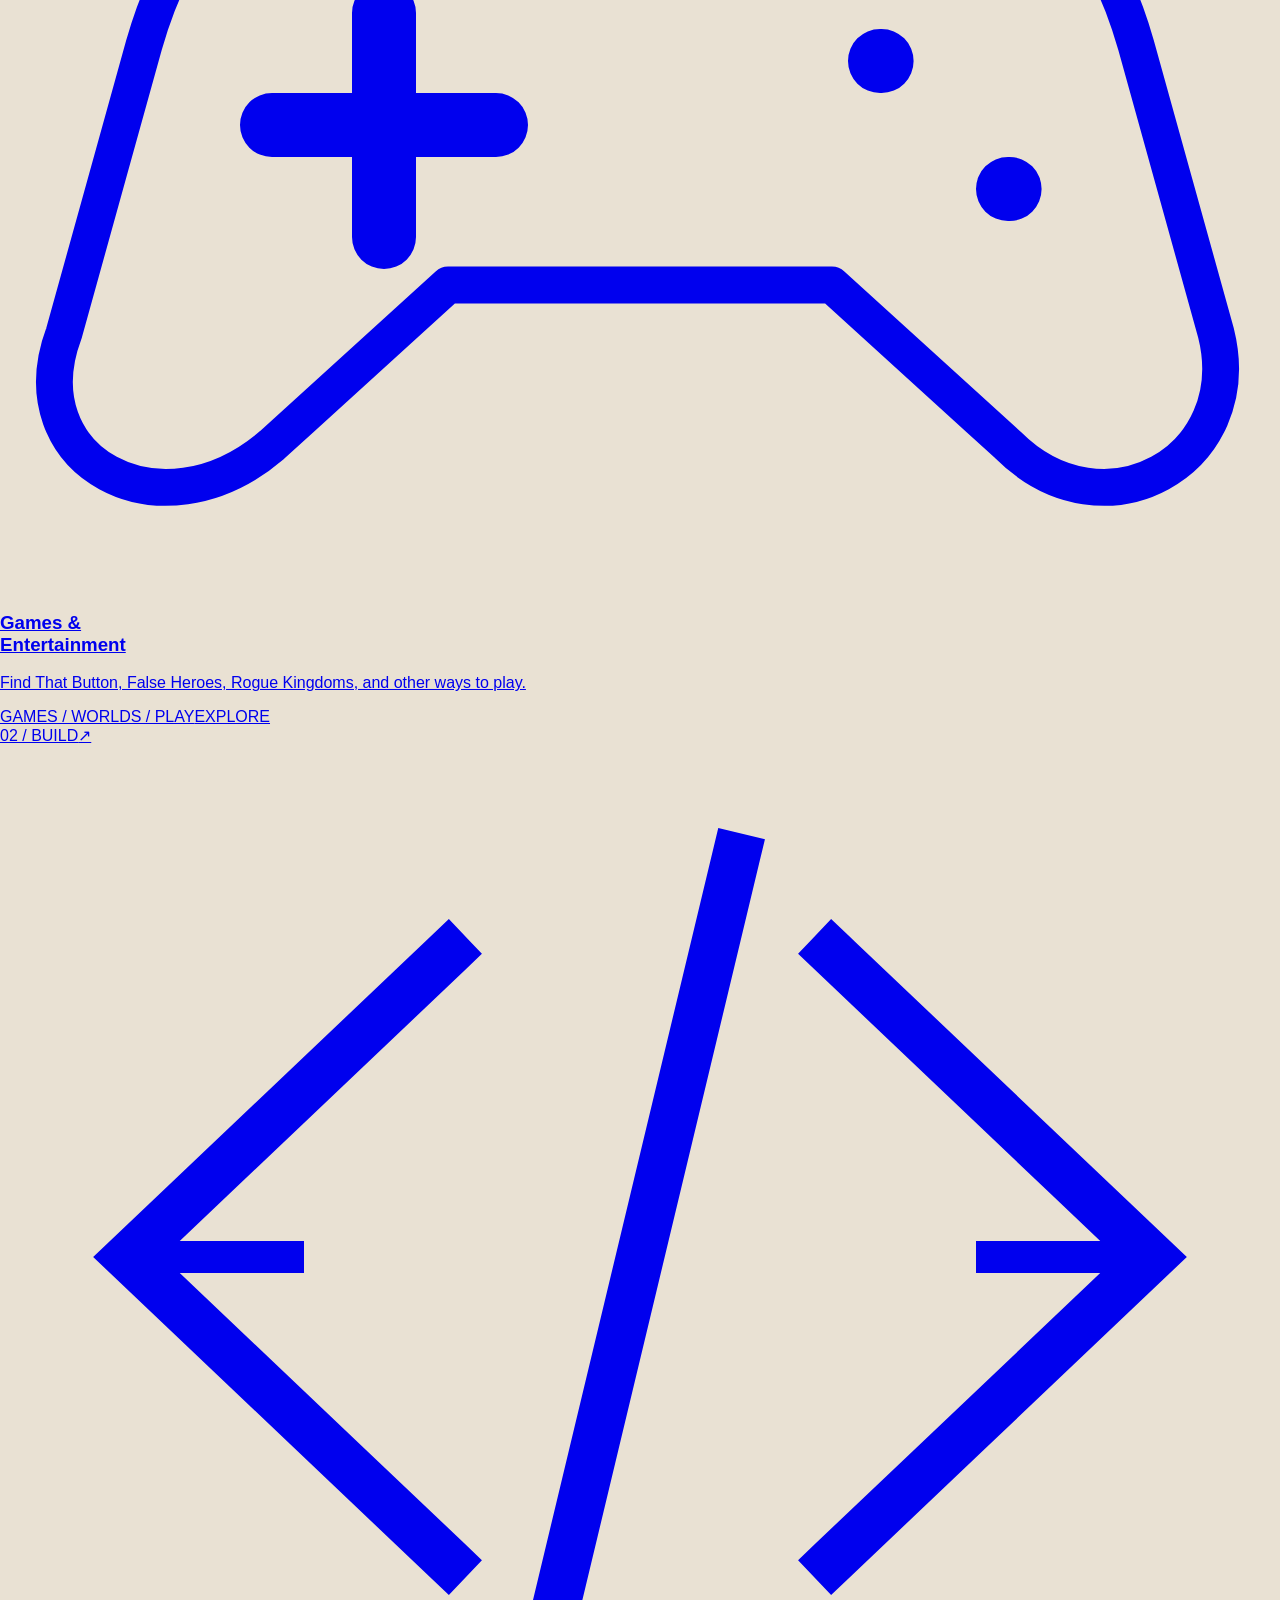
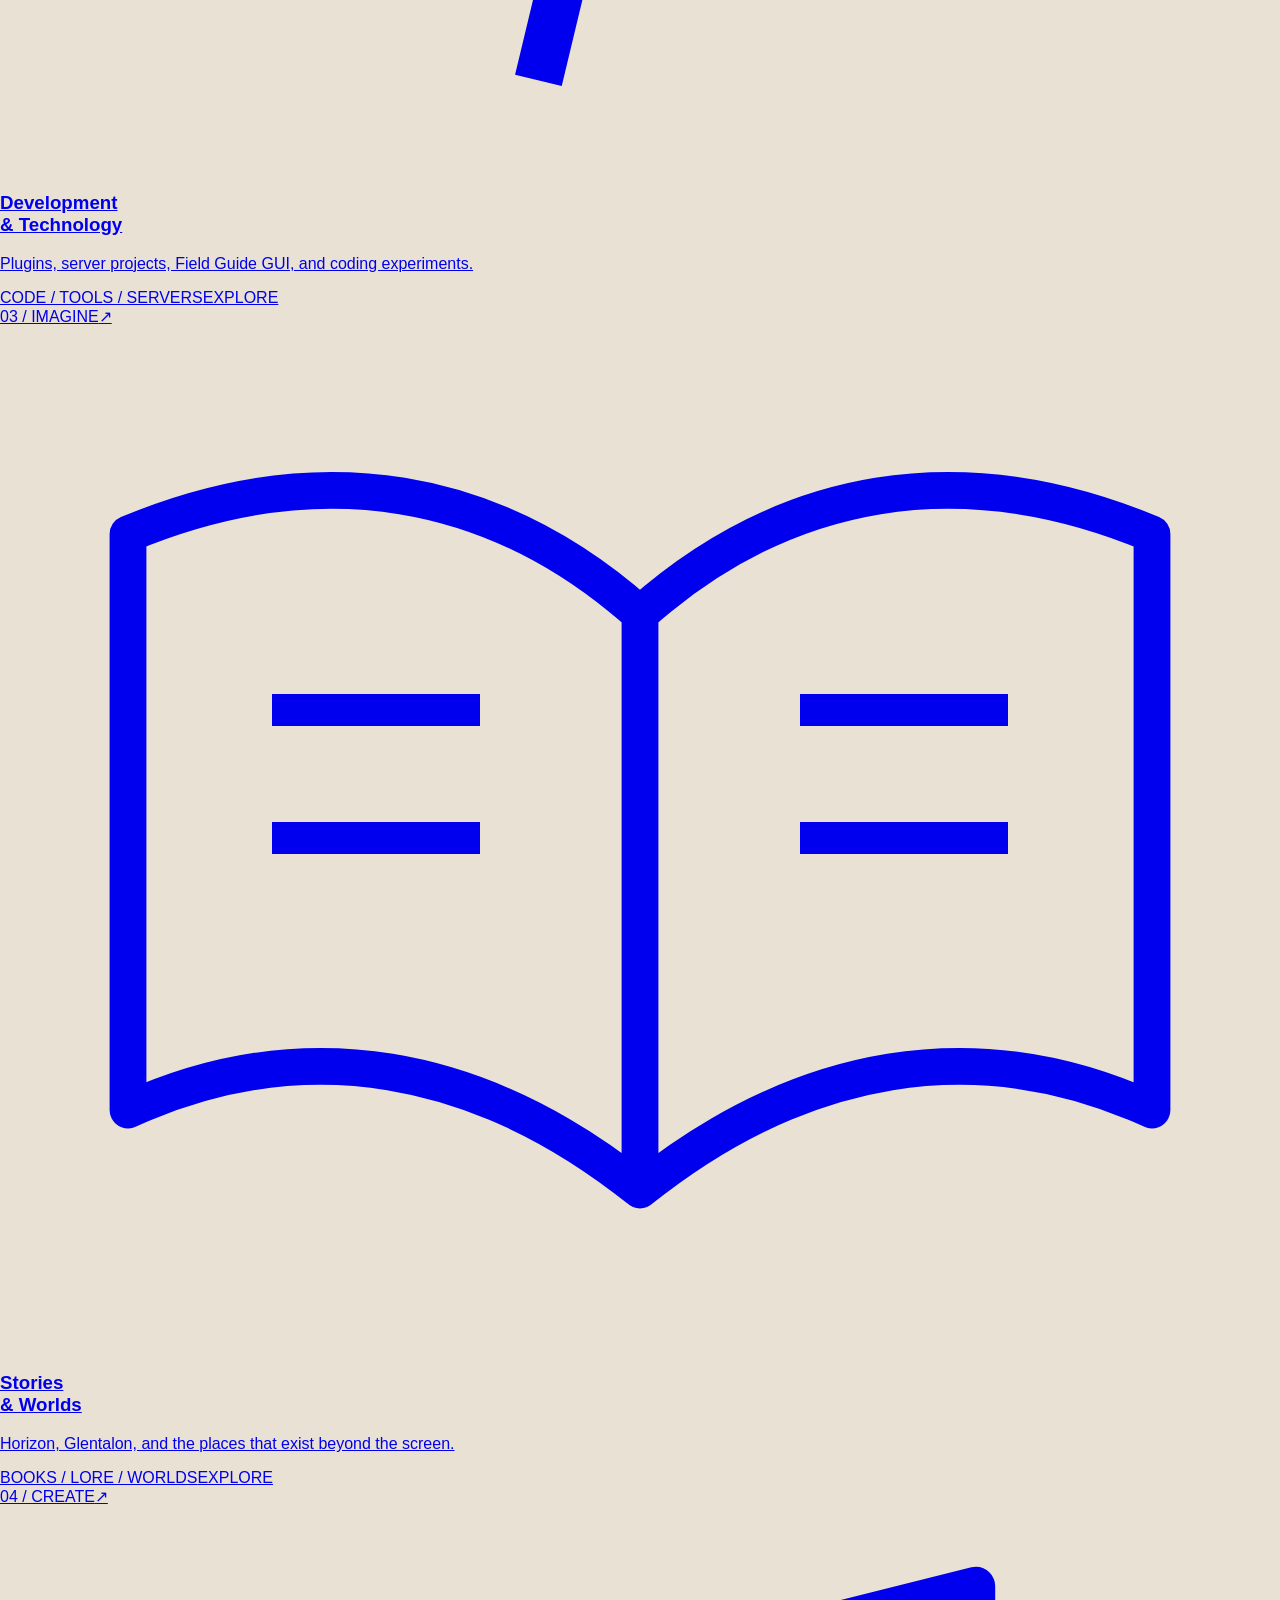
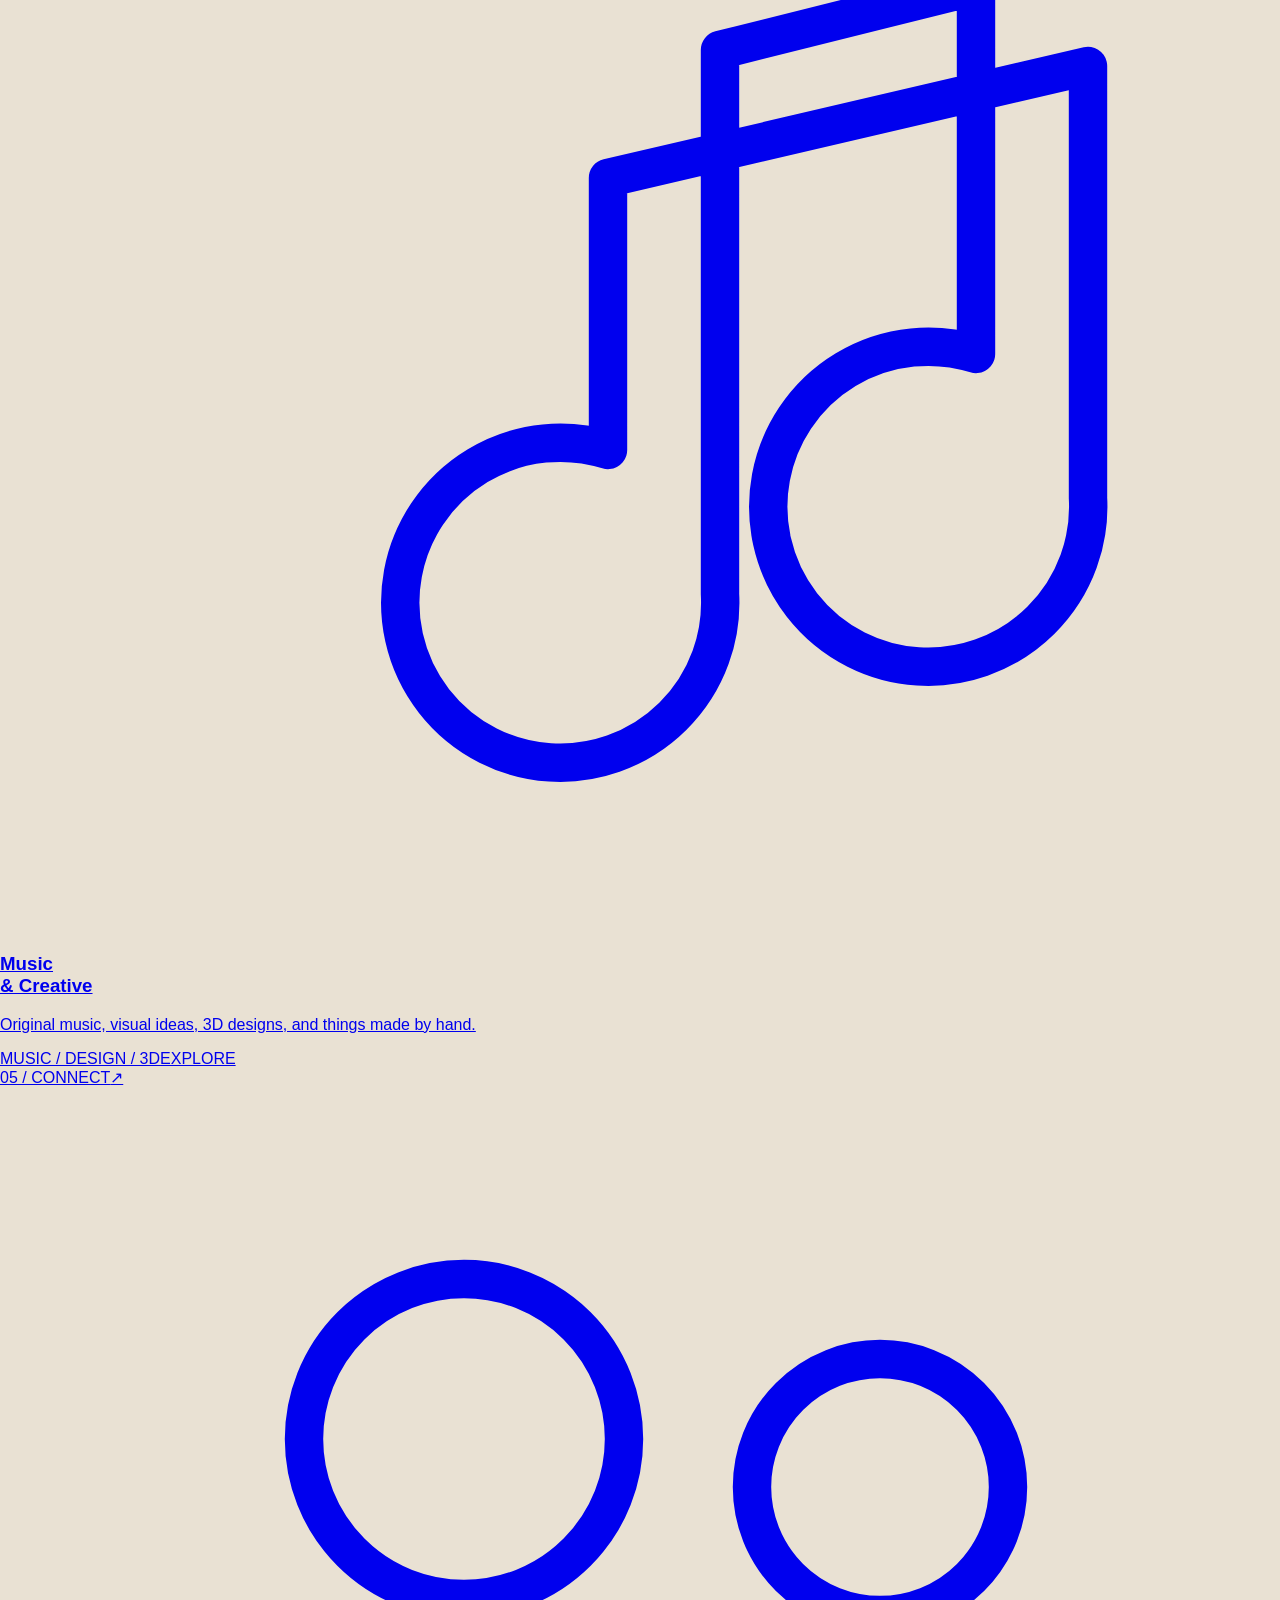
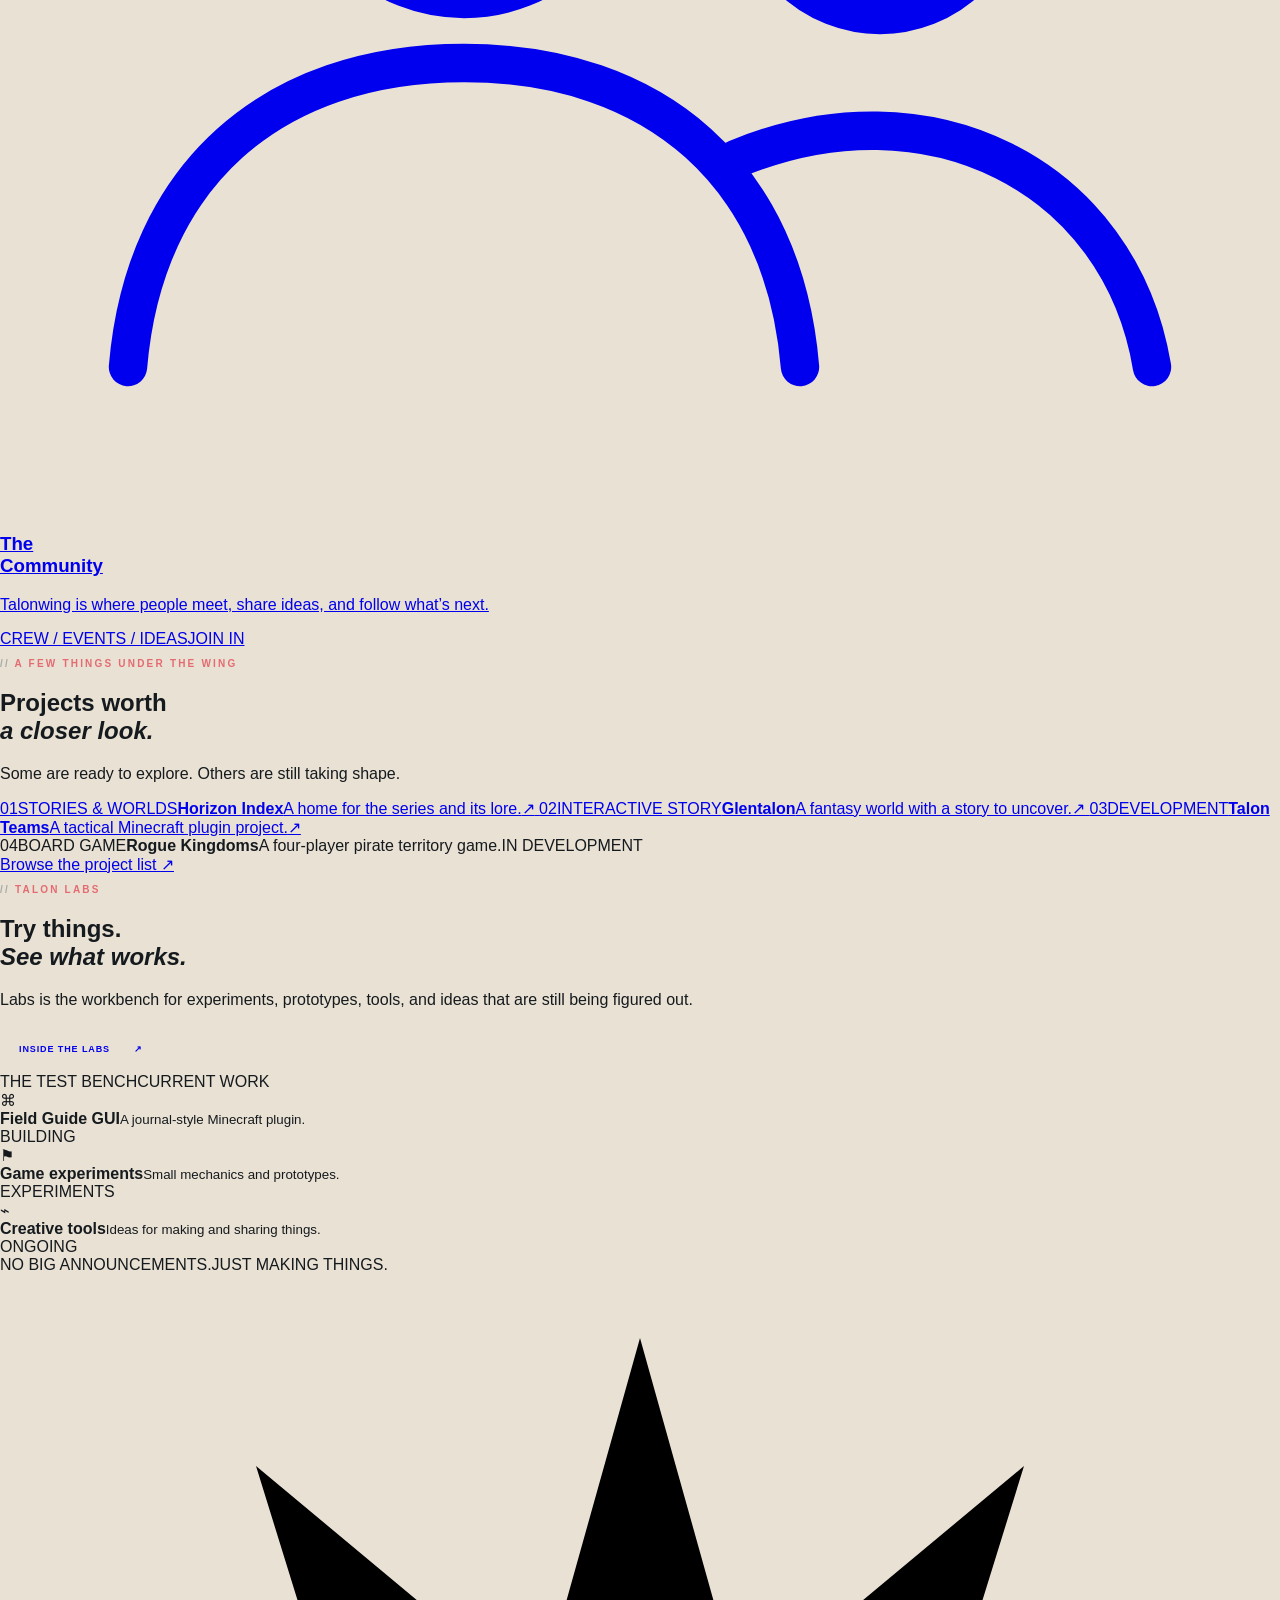
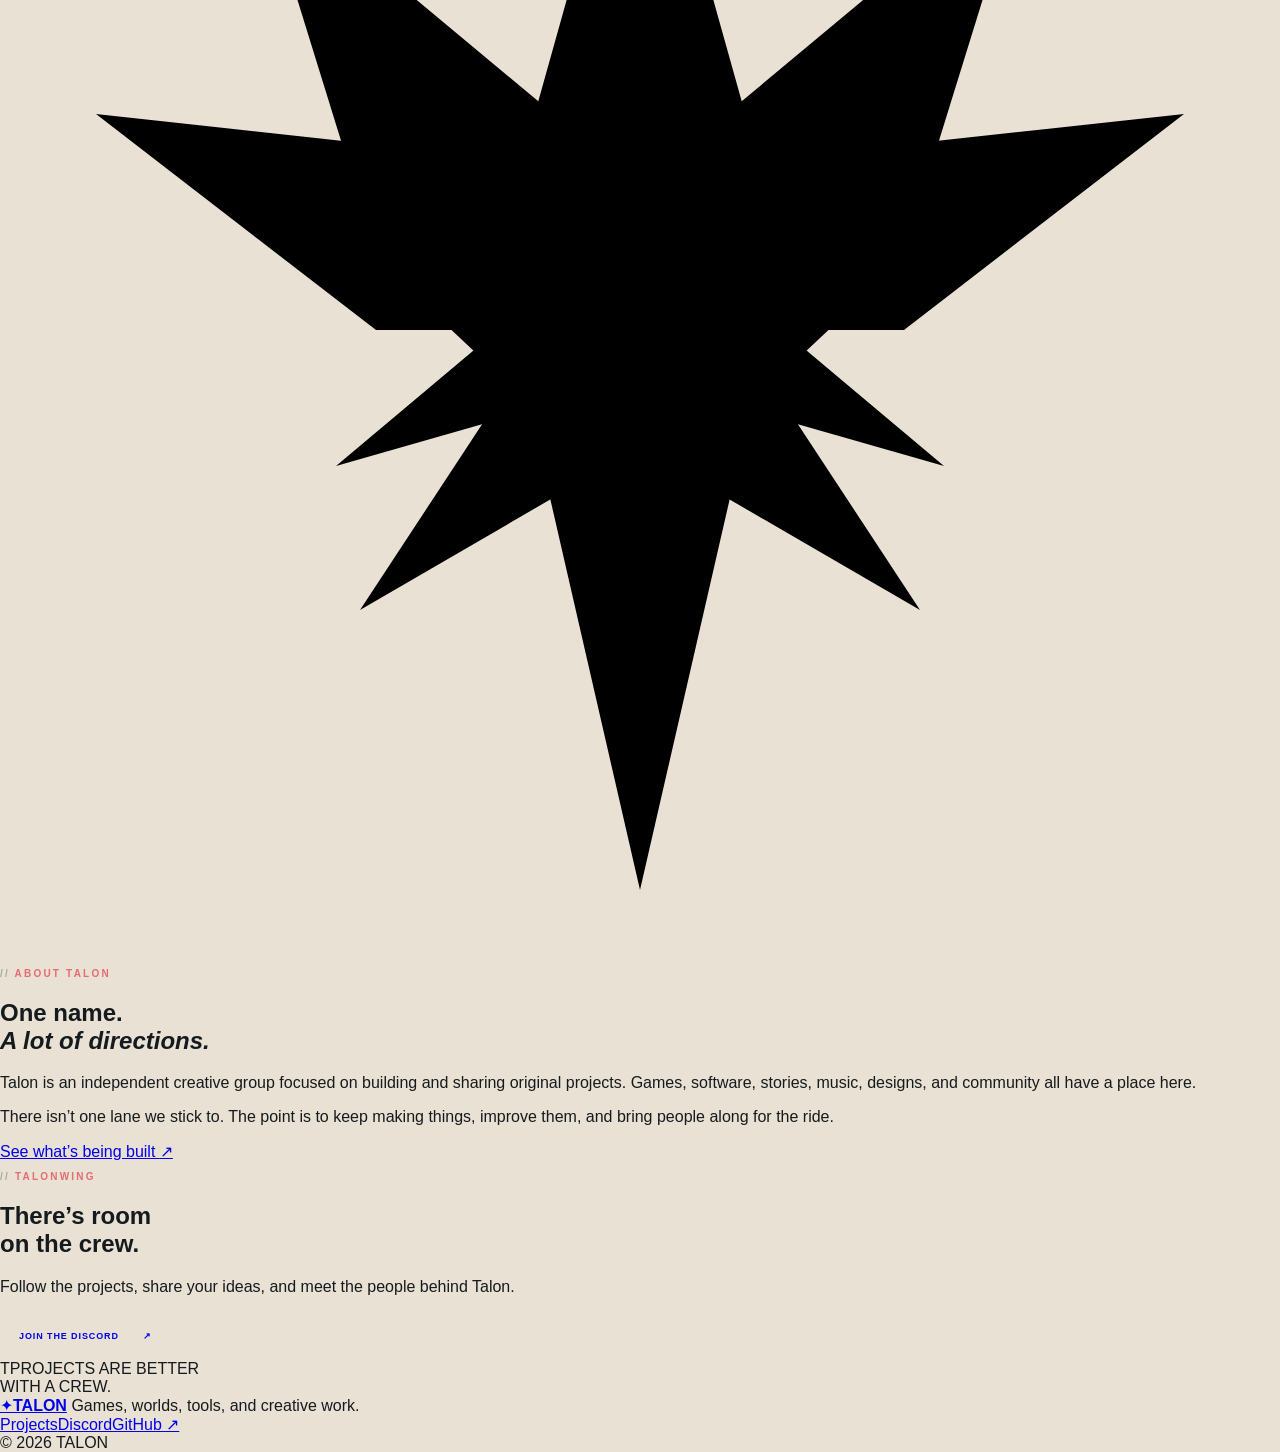
==== commit 2ed360c1: "Replace Talon homepage with refreshed crimson site" ====
--- a/index.html
+++ b/index.html
@@ -1,78 +1,233 @@
 <!doctype html>
 <html lang="en">
 <head>
-<meta charset="utf-8"><meta name="viewport" content="width=device-width,initial-scale=1">
-<meta name="theme-color" content="#10151a">
-<meta name="description" content="Talon — games, worlds, code, music, and creations">
-<title>Talon — The crew and its creations</title>
-<link rel="icon" href="favicon.svg" type="image/svg+xml">
-<link rel="stylesheet" href="styles.css">
+  <meta charset="utf-8">
+  <meta name="viewport" content="width=device-width, initial-scale=1">
+  <meta name="theme-color" content="#101114">
+  <meta name="description" content="Talon is an independent creative group building games, stories, software, music, and more.">
+  <title>Talon — Projects, worlds, and ideas</title>
+  <link rel="icon" href="favicon.svg" type="image/svg+xml">
+  <link rel="stylesheet" href="styles.css">
 </head>
 <body>
-<div class="page-grain" aria-hidden="true"></div>
-<header class="site-header">
-  <a class="brand" href="index.html"><span class="brand-mark">✦</span><span>TALON</span></a>
-  <button class="menu-button" aria-label="Open navigation" aria-expanded="false"><span></span><span></span><span></span></button>
-  <nav class="nav">
-    <a class="active" href="index.html">Home</a>
-    <a href="games.html">Games</a>
-    <a href="#projects">Projects</a>
-    <a href="#crew">Talonwing</a>
-    <a href="https://github.com/CaptainBensword" target="_blank" rel="noopener">GitHub ↗</a>
-  </nav>
-</header>
-<main>
-<section class="hero">
-  <div class="hero-copy reveal">
-    <div class="eyebrow">THE TALON CREW</div>
-    <h1>Make<br><span>something</span><br>worth finding</h1>
-    <p>Games, stories, code, music, and a few ideas that got out of hand</p>
-    <div class="hero-buttons">
-      <a class="button primary" href="#projects">Explore Talon <b>↗</b></a>
-      <a class="button secondary" href="games.html">Find a game <b>↗</b></a>
-    </div>
-    <div class="hero-coordinates"><span>GAMES</span><i></i><span>CREATIONS</span><i></i><span>COMMUNITY</span></div>
-  </div>
-  <div class="hero-art">
-    <div class="hero-image"></div>
-    <div class="hero-art-vignette"></div>
-    <div class="hero-compass" aria-hidden="true"><span>N</span><span>E</span><span>S</span><span>W</span></div>
-    <div class="hero-caption"><span>01</span><span>THE TALON HARBOR</span><span>✦</span></div>
-  </div>
-</section>
-<div class="paper-break" aria-hidden="true"></div>
-<section class="section projects" id="projects">
-  <div class="section-inner">
-    <div class="section-heading reveal"><div><div class="section-kicker">THE WORKBENCH</div><h2>Pick a direction</h2></div><p>Different kinds of projects, all under one roof</p></div>
-    <div class="project-grid">
-      <a class="project-card reveal" href="games.html"><span class="project-number">01 / GAMES</span><span class="project-arrow">↗</span><h3>Games</h3><p>Original Talon games and a few browser games worth opening</p><div class="card-line"></div></a>
-      <a class="project-card reveal delay-1" href="https://github.com/CaptainBensword/talonteams" target="_blank" rel="noopener"><span class="project-number">02 / DEVELOPMENT</span><span class="project-arrow">↗</span><h3>Development</h3><p>Plugins, tools, server projects, and experiments</p><div class="card-line"></div></a>
-      <a class="project-card reveal delay-2" href="https://github.com/CaptainBensword/horizon-index" target="_blank" rel="noopener"><span class="project-number">03 / STORIES & WORLDS</span><span class="project-arrow">↗</span><h3>Stories & Worlds</h3><p>Horizon, Glentalon, and the worlds behind them</p><div class="card-line"></div></a>
-      <a class="project-card reveal" href="#creative"><span class="project-number">04 / MUSIC & CREATIVE</span><span class="project-arrow">↗</span><h3>Music & Creative</h3><p>Storm Frontier, False Heroes music, and 3D designs</p><div class="card-line"></div></a>
-      <a class="project-card reveal delay-1" href="#crew"><span class="project-number">05 / COMMUNITY</span><span class="project-arrow">↗</span><h3>The Crew</h3><p>Meet the community and keep up with what’s happening</p><div class="card-line"></div></a>
-    </div>
-  </div>
-</section>
-<section class="ocean-section" id="creative">
-  <div class="ocean-section-inner">
-    <div class="ocean-copy reveal"><div class="section-kicker">ON THE HORIZON</div><h2>There’s always<br>another idea</h2><p>Some projects are ready to explore, some are still being built, and some are waiting for their turn</p></div>
-    <div class="route-grid reveal delay-1">
-      <a href="games.html"><span>01</span><strong>Find a game</strong><em>Play</em></a>
-      <a href="https://github.com/CaptainBensword/Glentalon" target="_blank" rel="noopener"><span>02</span><strong>Glentalon</strong><em>Explore</em></a>
-      <a href="https://github.com/CaptainBensword/horizon-index" target="_blank" rel="noopener"><span>03</span><strong>Horizon Index</strong><em>Explore</em></a>
-      <a href="https://github.com/CaptainBensword/talonteams" target="_blank" rel="noopener"><span>04</span><strong>Talon Teams</strong><em>Build</em></a>
-    </div>
-  </div>
-</section>
-<section class="discord-cta reveal" id="crew">
-  <div class="discord-inner">
-    <div class="discord-emblem">✦</div>
-    <div class="discord-copy"><div class="section-kicker">TALONWING</div><h2>Come aboard</h2><p>Hang out, share ideas, follow the projects, and meet the crew</p></div>
-    <a class="discord-button" href="https://discord.gg/aHGEQFrE2t" target="_blank" rel="noopener">Join Talonwing <span>↗</span></a>
-  </div>
-</section>
-<section class="closing reveal"><div><div class="section-kicker">THE NEXT PROJECT</div><h2>Still making things</h2><p>Keep an eye on the workbench</p></div><a class="button primary" href="https://github.com/CaptainBensword" target="_blank" rel="noopener">Visit GitHub ↗</a></section>
-</main>
-<footer><div class="footer-brand"><span>✦</span><b>TALON</b></div><span>Games, worlds, and things worth making</span><span>© TALON 2026</span></footer>
-<script src="script.js"></script>
-</body></html>+  <div class="ambient ambient-one" aria-hidden="true"></div>
+  <div class="ambient ambient-two" aria-hidden="true"></div>
+
+  <header class="site-header">
+    <a class="brand" href="#top" aria-label="Talon home">
+      <svg class="brand-mark" viewBox="0 0 160 160" aria-hidden="true">
+        <path class="mark-red" d="M68 54 32 24 45 66 67 78 42 99 70 91 80 130 90 91 118 99 93 78 115 66 128 24 92 54 80 15Z"/>
+        <path class="mark-red mark-red-light" d="M67 61 12 55 47 82 68 82 45 117 76 99 80 145 84 99 115 117 92 82 113 82 148 55 93 61 80 32Z"/>
+        <path class="mark-steel" d="M80 8 94 58 111 75 94 91 80 152 66 91 49 75 66 58Z"/>
+        <path class="mark-cut" d="M80 25 87 67 80 127 73 67Z"/>
+      </svg>
+      <span>TALON</span>
+    </a>
+    <button class="menu-button" type="button" aria-label="Open navigation" aria-expanded="false" aria-controls="main-nav">
+      <span></span><span></span><span></span>
+    </button>
+    <nav class="nav" id="main-nav" aria-label="Main navigation">
+      <a class="active" href="#top">Home</a>
+      <a href="projects.html">Projects</a>
+      <a href="#labs">Labs</a>
+      <a href="#about">About</a>
+      <a href="#community">Community</a>
+      <a class="nav-github" href="https://github.com/CaptainBensword" target="_blank" rel="noopener">GitHub <span aria-hidden="true">↗</span></a>
+    </nav>
+  </header>
+
+  <main>
+    <section class="hero" id="top">
+      <div class="hero-grid" aria-hidden="true"></div>
+      <div class="hero-copy">
+        <p class="eyebrow"><span class="eyebrow-line"></span> INDEPENDENT CREATIVE GROUP</p>
+        <h1>Games. Worlds.<br><span>Things worth</span><br>making.</h1>
+        <p class="hero-intro">Talon brings together original games, stories, software, music, and the people who help make them happen.</p>
+        <div class="hero-actions">
+          <a class="button button-primary" href="projects.html">Explore projects <span aria-hidden="true">↗</span></a>
+          <a class="button button-quiet" href="https://discord.gg/enjh8zWyY" target="_blank" rel="noopener">Join Talonwing <span aria-hidden="true">↗</span></a>
+        </div>
+        <div class="hero-tags" aria-label="Talon project areas">
+          <span>GAMES</span><i></i><span>DEVELOPMENT</span><i></i><span>STORIES</span><i></i><span>CREATIVE</span>
+        </div>
+      </div>
+
+      <div class="hero-art" aria-hidden="true">
+        <div class="art-ring ring-outer"></div>
+        <div class="art-ring ring-inner"></div>
+        <div class="art-cross cross-one"></div>
+        <div class="art-cross cross-two"></div>
+        <svg class="hero-emblem" viewBox="0 0 160 160">
+          <path class="mark-red" d="M68 54 32 24 45 66 67 78 42 99 70 91 80 130 90 91 118 99 93 78 115 66 128 24 92 54 80 15Z"/>
+          <path class="mark-red mark-red-light" d="M67 61 12 55 47 82 68 82 45 117 76 99 80 145 84 99 115 117 92 82 113 82 148 55 93 61 80 32Z"/>
+          <path class="mark-steel" d="M80 8 94 58 111 75 94 91 80 152 66 91 49 75 66 58Z"/>
+          <path class="mark-cut" d="M80 25 87 67 80 127 73 67Z"/>
+        </svg>
+        <div class="art-label label-top">TALON / CREATIVE WORKS</div>
+        <div class="art-label label-bottom">BUILT BY THE CREW <span>✦</span></div>
+        <div class="art-coordinate">01<br><small>PROJECT HUB</small></div>
+      </div>
+      <div class="hero-foot"><span>01 — THE WORKBENCH</span><span class="foot-rule"></span><span>SCROLL TO EXPLORE <b>↓</b></span></div>
+    </section>
+
+    <section class="intro-strip">
+      <div class="intro-strip-inner">
+        <span class="strip-label">WHAT IS TALON?</span>
+        <p>A home for the projects we build, the worlds we write, and the ideas we keep coming back to.</p>
+      </div>
+    </section>
+
+    <section class="section projects-section" id="projects">
+      <div class="section-head">
+        <div>
+          <p class="eyebrow"><span class="eyebrow-line"></span> THE WORKBENCH</p>
+          <h2>Five ways to<br><em>make something.</em></h2>
+        </div>
+        <div class="section-aside">
+          <p>Different kinds of work, all under the Talon name. Take a look around.</p>
+          <a class="text-link" href="projects.html">See all projects <span>↗</span></a>
+        </div>
+      </div>
+
+      <div class="category-grid">
+        <a class="category-card category-games" href="projects.html#games">
+          <div class="category-top"><span class="category-number">01 / PLAY</span><span class="card-open">↗</span></div>
+          <svg class="category-icon" viewBox="0 0 80 64" aria-hidden="true">
+            <path d="M22 18h36c7 0 11 5 13 12l5 18c2 8-7 13-13 7L52 45H28L17 55C10 61 1 56 4 48l5-18c2-7 6-12 13-12Z" fill="none" stroke="currentColor" stroke-width="2.3" stroke-linejoin="round"/>
+            <path d="M24 28v14M17 35h14M55 31h.1M63 39h.1" stroke="currentColor" stroke-width="4" stroke-linecap="round"/>
+          </svg>
+          <h3>Games &<br>Entertainment</h3>
+          <p>Find That Button, False Heroes, Rogue Kingdoms, and other ways to play.</p>
+          <div class="category-foot"><span>GAMES / WORLDS / PLAY</span><span>EXPLORE</span></div>
+        </a>
+
+        <a class="category-card category-dev" href="projects.html#development">
+          <div class="category-top"><span class="category-number">02 / BUILD</span><span class="card-open">↗</span></div>
+          <svg class="category-icon" viewBox="0 0 80 64" aria-hidden="true">
+            <path d="M28 13 8 32l20 19M52 13l20 19-20 19M46 7 34 57" fill="none" stroke="currentColor" stroke-width="3" stroke-linecap="square" stroke-linejoin="miter"/>
+            <path d="M8 32h11M61 32h11" stroke="currentColor" stroke-width="2"/>
+          </svg>
+          <h3>Development<br>& Technology</h3>
+          <p>Plugins, server projects, Field Guide GUI, and coding experiments.</p>
+          <div class="category-foot"><span>CODE / TOOLS / SERVERS</span><span>EXPLORE</span></div>
+        </a>
+
+        <a class="category-card category-stories" href="projects.html#stories">
+          <div class="category-top"><span class="category-number">03 / IMAGINE</span><span class="card-open">↗</span></div>
+          <svg class="category-icon" viewBox="0 0 80 64" aria-hidden="true">
+            <path d="M8 13c12-5 23-3 32 5v36C30 46 19 44 8 49V13ZM72 13c-12-5-23-3-32 5v36c10-8 21-10 32-5V13Z" fill="none" stroke="currentColor" stroke-width="2.3" stroke-linejoin="round"/>
+            <path d="M17 24h13M17 32h13M50 24h13M50 32h13" stroke="currentColor" stroke-width="2"/>
+          </svg>
+          <h3>Stories<br>& Worlds</h3>
+          <p>Horizon, Glentalon, and the places that exist beyond the screen.</p>
+          <div class="category-foot"><span>BOOKS / LORE / WORLDS</span><span>EXPLORE</span></div>
+        </a>
+
+        <a class="category-card category-creative" href="projects.html#creative">
+          <div class="category-top"><span class="category-number">04 / CREATE</span><span class="card-open">↗</span></div>
+          <svg class="category-icon" viewBox="0 0 80 64" aria-hidden="true">
+            <path d="M45 9v34a10 10 0 1 1-7-9V17l30-7v27a10 10 0 1 1-7-9V5L45 9Z" fill="none" stroke="currentColor" stroke-width="2.4" stroke-linejoin="round"/>
+          </svg>
+          <h3>Music<br>& Creative</h3>
+          <p>Original music, visual ideas, 3D designs, and things made by hand.</p>
+          <div class="category-foot"><span>MUSIC / DESIGN / 3D</span><span>EXPLORE</span></div>
+        </a>
+
+        <a class="category-card category-community" href="#community">
+          <div class="category-top"><span class="category-number">05 / CONNECT</span><span class="card-open">↗</span></div>
+          <svg class="category-icon" viewBox="0 0 80 64" aria-hidden="true">
+            <circle cx="29" cy="22" r="10" fill="none" stroke="currentColor" stroke-width="2.4"/>
+            <circle cx="55" cy="25" r="8" fill="none" stroke="currentColor" stroke-width="2.4"/>
+            <path d="M8 55c1-12 9-19 21-19s20 7 21 19M46 42c12-5 24 1 26 13" fill="none" stroke="currentColor" stroke-width="2.4" stroke-linecap="round"/>
+          </svg>
+          <h3>The<br>Community</h3>
+          <p>Talonwing is where people meet, share ideas, and follow what’s next.</p>
+          <div class="category-foot"><span>CREW / EVENTS / IDEAS</span><span>JOIN IN</span></div>
+        </a>
+      </div>
+    </section>
+
+    <section class="featured-section">
+      <div class="featured-inner">
+        <div class="section-head compact">
+          <div>
+            <p class="eyebrow"><span class="eyebrow-line"></span> A FEW THINGS UNDER THE WING</p>
+            <h2>Projects worth<br><em>a closer look.</em></h2>
+          </div>
+          <div class="section-aside"><p>Some are ready to explore. Others are still taking shape.</p></div>
+        </div>
+        <div class="featured-list">
+          <a class="featured-item" href="https://github.com/CaptainBensword/horizon-index" target="_blank" rel="noopener">
+            <span class="featured-index">01</span><span class="featured-type">STORIES & WORLDS</span><strong>Horizon Index</strong><span class="featured-desc">A home for the series and its lore.</span><span class="featured-arrow">↗</span>
+          </a>
+          <a class="featured-item" href="https://github.com/CaptainBensword/Glentalon" target="_blank" rel="noopener">
+            <span class="featured-index">02</span><span class="featured-type">INTERACTIVE STORY</span><strong>Glentalon</strong><span class="featured-desc">A fantasy world with a story to uncover.</span><span class="featured-arrow">↗</span>
+          </a>
+          <a class="featured-item" href="https://github.com/CaptainBensword/talonteams" target="_blank" rel="noopener">
+            <span class="featured-index">03</span><span class="featured-type">DEVELOPMENT</span><strong>Talon Teams</strong><span class="featured-desc">A tactical Minecraft plugin project.</span><span class="featured-arrow">↗</span>
+          </a>
+          <div class="featured-item featured-static">
+            <span class="featured-index">04</span><span class="featured-type">BOARD GAME</span><strong>Rogue Kingdoms</strong><span class="featured-desc">A four-player pirate territory game.</span><span class="featured-status">IN DEVELOPMENT</span>
+          </div>
+        </div>
+        <a class="text-link featured-more" href="projects.html">Browse the project list <span>↗</span></a>
+      </div>
+    </section>
+
+    <section class="labs-section" id="labs">
+      <div class="labs-inner">
+        <div class="labs-copy">
+          <p class="eyebrow"><span class="eyebrow-line"></span> TALON LABS</p>
+          <h2>Try things.<br><em>See what works.</em></h2>
+          <p>Labs is the workbench for experiments, prototypes, tools, and ideas that are still being figured out.</p>
+          <a class="button button-outline" href="projects.html#labs">Inside the labs <span>↗</span></a>
+        </div>
+        <div class="lab-board">
+          <div class="lab-board-head"><span>THE TEST BENCH</span><span class="live-dot">CURRENT WORK</span></div>
+          <div class="lab-entry"><span class="lab-symbol">⌘</span><div><strong>Field Guide GUI</strong><small>A journal-style Minecraft plugin.</small></div><span class="lab-tag">BUILDING</span></div>
+          <div class="lab-entry"><span class="lab-symbol">⚑</span><div><strong>Game experiments</strong><small>Small mechanics and prototypes.</small></div><span class="lab-tag">EXPERIMENTS</span></div>
+          <div class="lab-entry"><span class="lab-symbol">⌁</span><div><strong>Creative tools</strong><small>Ideas for making and sharing things.</small></div><span class="lab-tag">ONGOING</span></div>
+          <div class="lab-board-foot"><span>NO BIG ANNOUNCEMENTS.</span><span>JUST MAKING THINGS.</span></div>
+        </div>
+      </div>
+    </section>
+
+    <section class="about-section" id="about">
+      <div class="about-mark" aria-hidden="true">
+        <svg viewBox="0 0 160 160">
+          <path class="mark-red" d="M68 54 32 24 45 66 67 78 42 99 70 91 80 130 90 91 118 99 93 78 115 66 128 24 92 54 80 15Z"/>
+          <path class="mark-red mark-red-light" d="M67 61 12 55 47 82 68 82 45 117 76 99 80 145 84 99 115 117 92 82 113 82 148 55 93 61 80 32Z"/>
+          <path class="mark-steel" d="M80 8 94 58 111 75 94 91 80 152 66 91 49 75 66 58Z"/>
+          <path class="mark-cut" d="M80 25 87 67 80 127 73 67Z"/>
+        </svg>
+      </div>
+      <div class="about-copy">
+        <p class="eyebrow"><span class="eyebrow-line"></span> ABOUT TALON</p>
+        <h2>One name.<br><em>A lot of directions.</em></h2>
+        <p>Talon is an independent creative group focused on building and sharing original projects. Games, software, stories, music, designs, and community all have a place here.</p>
+        <p>There isn’t one lane we stick to. The point is to keep making things, improve them, and bring people along for the ride.</p>
+        <a class="text-link" href="https://github.com/CaptainBensword" target="_blank" rel="noopener">See what’s being built <span>↗</span></a>
+      </div>
+    </section>
+
+    <section class="community-section" id="community">
+      <div class="community-sweep" aria-hidden="true"></div>
+      <div class="community-content">
+        <p class="eyebrow"><span class="eyebrow-line"></span> TALONWING</p>
+        <h2>There’s room<br>on the crew.</h2>
+        <p>Follow the projects, share your ideas, and meet the people behind Talon.</p>
+        <a class="button button-primary" href="https://discord.gg/enjh8zWyY" target="_blank" rel="noopener">Join the Discord <span>↗</span></a>
+      </div>
+      <div class="community-side"><span class="crew-mark">T</span><span>PROJECTS ARE BETTER<br>WITH A CREW.</span></div>
+    </section>
+  </main>
+
+  <footer class="site-footer">
+    <a class="footer-brand" href="#top"><span class="footer-mark">✦</span><strong>TALON</strong></a>
+    <span class="footer-note">Games, worlds, tools, and creative work.</span>
+    <div class="footer-links"><a href="projects.html">Projects</a><a href="https://discord.gg/enjh8zWyY" target="_blank" rel="noopener">Discord</a><a href="https://github.com/CaptainBensword" target="_blank" rel="noopener">GitHub ↗</a></div>
+    <span class="footer-copy">© 2026 TALON</span>
+  </footer>
+  <script src="script.js"></script>
+</body>
+</html>
--- a/styles.css
+++ b/styles.css
@@ -1,68 +1,11 @@
-:root{--ink:#111113;--ink2:#19191c;--paper:#e9e4dc;--paper2:#d9d2c8;--red:#d52c3b;--red2:#f05a65;--muted:#99928c;--line:rgba(235,228,219,.15);--max:1180px}
-*{box-sizing:border-box}html{scroll-behavior:smooth;scroll-padding-top:85px}body{margin:0;background:var(--ink);color:var(--paper);font-family:Arial,Helvetica,sans-serif;line-height:1.5}a{color:inherit}.skip-link{position:absolute;top:-60px;left:15px;z-index:99;background:var(--paper);color:var(--ink);padding:10px}.skip-link:focus{top:12px}
-.site-header{height:76px;padding:0 max(5vw,24px);display:flex;align-items:center;justify-content:space-between;border-bottom:1px solid var(--line);background:#111113;position:sticky;top:0;z-index:30}.brand,.footer-brand{display:flex;align-items:center;gap:11px;text-decoration:none;font-size:14px;font-weight:900;letter-spacing:.2em}.brand-mark{width:39px;height:39px;display:grid;place-items:center}.brand-mark svg{width:100%;height:100%}.red{color:var(--red2)}.site-nav{display:flex;align-items:center;gap:31px}.site-nav a{font-size:11px;text-decoration:none;color:#aaa39c;letter-spacing:.06em;transition:color .2s}.site-nav a:hover,.site-nav a.active{color:var(--paper)}.site-nav .nav-github{padding:10px 14px;border:1px solid rgba(235,228,219,.3);color:var(--paper)}.menu-toggle{display:none}
-.hero{min-height:590px;max-width:1500px;margin:auto;padding:76px max(7vw,32px) 50px;display:grid;grid-template-columns:1.05fr .95fr;align-items:center;gap:35px;overflow:hidden}.hero-copy{position:relative;z-index:2}.kicker{display:flex;align-items:center;gap:10px;margin:0 0 20px;color:#e16b72;font-size:9px;font-weight:800;letter-spacing:.18em}.kicker>span{width:23px;height:2px;background:var(--red)}h1,h2,h3,p{overflow-wrap:break-word}.hero h1{font-size:clamp(47px,6vw,78px);line-height:.99;letter-spacing:-.065em;margin:0;font-weight:850}.hero h1 em,.section-heading h2 em{font-style:normal;color:var(--red2)}.hero-lede{max-width:480px;margin:25px 0 0;color:#b2aaa2;font-size:14px;line-height:1.9}.hero-buttons{display:flex;align-items:center;gap:25px;flex-wrap:wrap;margin-top:30px}.button{display:inline-flex;align-items:center;justify-content:space-between;gap:28px;min-height:46px;padding:0 16px;text-decoration:none;text-transform:uppercase;font-size:9px;font-weight:800;letter-spacing:.11em;transition:transform .2s,background .2s}.button:hover{transform:translateY(-3px)}.button-red{background:var(--red);color:white;border:1px solid var(--red)}.button-red:hover{background:#ec3d4d}.button b{font-size:15px}.quiet-link{font-size:10px;text-decoration:none;color:#c9c1b8}.quiet-link span{color:var(--red2);padding-left:7px}.hero-meta{max-width:475px;margin-top:66px;padding-top:13px;border-top:1px solid var(--line);display:flex;justify-content:space-between;color:#716c68;font-size:8px;font-weight:700;letter-spacing:.13em}.hero-meta b{color:var(--red2)}
-.hero-object{height:430px;position:relative;display:grid;place-items:center;isolation:isolate}.object-grid{position:absolute;inset:0;background-image:linear-gradient(rgba(255,255,255,.035) 1px,transparent 1px),linear-gradient(90deg,rgba(255,255,255,.035) 1px,transparent 1px);background-size:34px 34px;mask-image:radial-gradient(ellipse,black,transparent 70%)}.object-ring{position:absolute;border:1px solid rgba(213,44,59,.3);border-radius:50%;width:320px;height:130px;transform:rotate(-32deg)}.ring-b{width:370px;height:165px;transform:rotate(48deg);border-color:rgba(233,228,220,.16)}.talon-emblem{position:relative;width:min(80%,310px);height:100%;filter:drop-shadow(0 25px 22px #000);animation:float 7s ease-in-out infinite}.object-caption{position:absolute;color:#756c67;font-size:8px;letter-spacing:.18em;font-weight:700}.caption-top{top:20px;right:4%}.caption-bottom{bottom:13px;left:2%}
-.ticker{overflow:hidden;border-top:1px solid var(--line);border-bottom:1px solid var(--line);background:#171719;white-space:nowrap}.ticker div{width:max-content;padding:13px 0;color:#b8b0a7;font-size:9px;font-weight:800;letter-spacing:.2em;animation:marquee 36s linear infinite}.ticker b{color:var(--red2);padding:0 25px;font-size:13px}
-.section{max-width:1500px;margin:auto;padding:100px max(7vw,32px)}.section-heading{display:flex;justify-content:space-between;align-items:end;gap:25px;margin-bottom:35px}.section-heading .kicker{margin-bottom:15px}.section-heading h2{font-size:clamp(40px,5vw,61px);line-height:1;letter-spacing:-.06em;margin:0}.under-link{font-size:10px;text-transform:uppercase;letter-spacing:.12em;text-decoration:none;border-bottom:1px solid var(--red);padding-bottom:8px}.under-link b{color:var(--red2);padding-left:12px}
-.game-feature{display:grid;grid-template-columns:1.05fr .95fr;min-height:250px;border:1px solid var(--line);background:#19191c}.game-feature-art{position:relative;min-height:250px;display:grid;place-items:center;overflow:hidden}.fish-art{background:#252320;color:#e8c7a2}.fish-art:before{content:"";position:absolute;inset:0;background:radial-gradient(circle at 48% 45%,rgba(213,44,59,.24),transparent 45%),repeating-linear-gradient(135deg,transparent 0 28px,rgba(255,255,255,.025) 29px 30px)}.fish-art svg{width:55%;max-width:240px;position:relative;z-index:1}.art-index{position:absolute;top:20px;left:22px;color:#9d8f82;font-size:10px;letter-spacing:.15em}.art-note{position:absolute;right:22px;bottom:18px;text-align:right;font-size:8px;line-height:1.6;letter-spacing:.13em;color:#b2a08d}.game-feature-copy{padding:35px 42px;align-self:center}.mini-label{margin:0 0 13px;color:var(--red2);font-size:8px;font-weight:800;letter-spacing:.16em}.game-feature-copy h3{font-size:35px;letter-spacing:-.05em;margin:0}.game-feature-copy>p:not(.mini-label){max-width:370px;color:#aaa29b;font-size:12px;line-height:1.8}.text-arrow{display:inline-flex;gap:20px;align-items:center;margin-top:12px;color:#f16a73;text-decoration:none;text-transform:uppercase;font-size:9px;font-weight:800;letter-spacing:.1em}.text-arrow b{font-size:15px}.small-game-row{display:grid;grid-template-columns:repeat(3,1fr);gap:10px;margin-top:10px}.small-game{min-height:84px;display:flex;align-items:center;gap:14px;padding:15px 17px;border:1px solid var(--line);background:#151517;text-decoration:none;transition:border-color .2s,background .2s}.small-game:hover{border-color:rgba(240,90,101,.6);background:#1d191b}.small-game-symbol{width:37px;height:37px;display:grid;place-items:center;background:#242124;color:var(--red2);font-size:22px}.small-game span:nth-child(2){display:flex;flex-direction:column;gap:4px;min-width:0}.small-game small{font-size:7px;color:#817972;letter-spacing:.12em}.small-game strong{font-size:12px}.small-game>b{margin-left:auto;color:var(--red2)}
-.projects-section{padding-top:65px}.heading-aside{max-width:260px;margin:0 0 4px;color:#9b938c;font-size:12px;line-height:1.8}.project-list{border-top:1px solid var(--line)}.project-row{min-height:112px;display:grid;grid-template-columns:42px 48px 1fr auto;gap:17px;align-items:center;border-bottom:1px solid var(--line);transition:background .2s;padding:14px 8px}.project-row:hover{background:#171719}.project-number{color:#756d67;font-size:9px}.project-icon{width:39px;height:39px;display:grid;place-items:center;background:#25191c;color:var(--red2);font-size:20px}.project-row p{margin:0 0 5px;color:#d96670;font-size:8px;font-weight:800;letter-spacing:.14em}.project-row h3{margin:0;font-size:17px;letter-spacing:-.02em}.project-row small{display:block;margin-top:4px;color:#89817b;font-size:10px}.project-row>a{color:var(--red2);font-size:20px;text-decoration:none;padding:12px}.row-links{display:flex;gap:15px}.row-links a{font-size:9px;color:#d9d0c7;text-decoration:none}.row-links a:hover{color:var(--red2)}.row-soon{font-size:8px;color:#8c827b;letter-spacing:.12em}
-.crew-section{min-height:365px;padding:65px max(8vw,35px);display:grid;grid-template-columns:.8fr 1.2fr auto;gap:45px;align-items:center;background:#211719;border-top:1px solid rgba(213,44,59,.25);position:relative;overflow:hidden}.crew-section:after{content:"";position:absolute;width:500px;height:500px;border:1px solid rgba(213,44,59,.16);border-radius:50%;left:-220px;top:-260px;box-shadow:0 0 0 35px rgba(213,44,59,.025),0 0 0 75px rgba(213,44,59,.02)}.crew-mark{position:relative;z-index:1;font-size:150px;font-weight:900;line-height:1;color:rgba(230,64,77,.2);letter-spacing:-.1em}.crew-mark span{font-size:42px;color:var(--red2);vertical-align:top}.crew-copy{position:relative;z-index:1}.crew-copy .kicker{margin-bottom:12px}.crew-copy h2{font-size:clamp(38px,4.5vw,55px);line-height:.98;letter-spacing:-.06em;margin:0}.crew-copy>p:not(.kicker){max-width:430px;color:#b5a8a5;font-size:12px;line-height:1.8;margin:16px 0 22px}.crew-side-note{position:relative;z-index:1;color:#927f7e;font-size:8px;line-height:1.8;letter-spacing:.14em;text-align:right}
-.site-footer{min-height:85px;padding:20px max(5vw,24px);display:flex;align-items:center;justify-content:space-between;gap:18px;color:#827a73}.footer-brand{color:var(--paper);font-size:12px}.footer-mark{color:var(--red2);font-size:19px}.site-footer>span,.site-footer>a:not(.footer-brand),.site-footer small{font-size:8px;letter-spacing:.13em;text-decoration:none}.site-footer>a:not(.footer-brand){color:#c5bcb3}
-@keyframes float{0%,100%{transform:translateY(0) rotate(-1deg)}50%{transform:translateY(-8px) rotate(1deg)}}@keyframes marquee{to{transform:translateX(-50%)}}
-@media(max-width:850px){.hero{grid-template-columns:1fr .8fr;padding-left:5vw;padding-right:5vw}.hero-object{height:360px}.object-ring{width:250px}.ring-b{width:290px}.small-game-row{grid-template-columns:1fr}.crew-section{grid-template-columns:.5fr 1.5fr}.crew-side-note{display:none}}
-@media(max-width:620px){.site-header{height:66px;padding:0 18px}.brand{font-size:12px}.menu-toggle{display:flex;width:40px;height:38px;border:1px solid var(--line);background:transparent;flex-direction:column;justify-content:center;align-items:center;gap:6px}.menu-toggle i{width:17px;height:1px;background:var(--paper);transition:transform .2s}.menu-toggle[aria-expanded=true] i:first-child{transform:translateY(3.5px) rotate(45deg)}.menu-toggle[aria-expanded=true] i:last-child{transform:translateY(-3.5px) rotate(-45deg)}.site-nav{display:none;position:absolute;top:66px;left:0;right:0;background:#111113;padding:12px 20px 20px;flex-direction:column;align-items:stretch;gap:0;border-bottom:1px solid var(--line)}.site-nav.open{display:flex}.site-nav a{padding:13px 4px;border-bottom:1px solid var(--line)}.site-nav .nav-github{text-align:center;margin-top:12px}.hero{display:flex;flex-direction:column;align-items:stretch;padding:65px 23px 25px;gap:0}.hero h1{font-size:clamp(43px,11vw,61px)}.hero-lede{font-size:13px}.hero-meta{margin-top:42px;gap:12px;font-size:7px}.hero-object{height:295px;margin-top:10px}.talon-emblem{width:225px}.object-ring{width:240px;height:100px}.ring-b{width:275px;height:125px}.section{padding:74px 21px}.section-heading{align-items:flex-start;flex-direction:column;gap:17px}.section-heading h2{font-size:43px}.heading-aside{margin:0}.game-feature{grid-template-columns:1fr}.game-feature-art{min-height:190px}.game-feature-copy{padding:25px}.game-feature-copy h3{font-size:30px}.small-game-row{gap:7px}.small-game{min-height:72px}.projects-section{padding-top:35px}.project-row{grid-template-columns:25px 38px 1fr auto;gap:9px;min-height:105px;padding:12px 0}.project-icon{width:34px;height:34px}.project-row h3{font-size:14px}.project-row small{font-size:9px}.row-links{grid-column:3/-1;justify-content:flex-start}.row-links a{font-size:8px}.row-soon{font-size:7px}.crew-section{padding:55px 23px;display:block;min-height:0}.crew-mark{font-size:90px;margin-bottom:22px}.crew-copy h2{font-size:43px}.site-footer{padding:24px 21px;display:grid;grid-template-columns:1fr auto;gap:13px}.site-footer>span{grid-column:1/-1;grid-row:2}.site-footer small{justify-self:end}}
-@media(prefers-reduced-motion:reduce){html{scroll-behavior:auto}*,*::before,*::after{animation:none!important;transition:none!important}}
-
-/* Games page */
-.games-hero{min-height:360px;padding:86px max(8vw,32px) 55px;position:relative;overflow:hidden;background:linear-gradient(110deg,#181719 0%,#111113 68%);border-bottom:1px solid var(--line)}
-.games-hero:after{content:"T";position:absolute;right:9%;top:-90px;font-size:440px;line-height:1;font-weight:900;color:rgba(213,44,59,.055);pointer-events:none}
-.games-hero>*{position:relative;z-index:1}
-.games-hero h1{font-size:clamp(49px,6.4vw,78px);line-height:.98;letter-spacing:-.065em;margin:0}
-.games-hero h1 em,.games-section-head h2 em,.original-copy h2 em{font-style:normal;color:var(--red2)}
-.games-hero>p:not(.kicker){max-width:520px;color:#b0a8a0;font-size:13px;line-height:1.85;margin:22px 0 0}
-.games-count{display:flex;align-items:center;gap:13px;margin-top:36px}
-.games-count strong{font-size:35px;line-height:1;color:var(--red2);letter-spacing:-.06em}
-.games-count span{font-size:8px;line-height:1.6;color:#958b83;letter-spacing:.14em}
-.games-count i{font-style:normal;color:#d65a64;margin-left:12px}
-.browser-games{max-width:1500px;margin:auto;padding:85px max(8vw,32px)}
-.games-section-head{display:flex;align-items:end;justify-content:space-between;gap:20px;margin-bottom:34px}
-.games-section-head .kicker{margin-bottom:14px}
-.games-section-head h2,.original-copy h2{font-size:clamp(39px,5vw,58px);line-height:1;letter-spacing:-.06em;margin:0}
-.section-stamp{font-size:8px;letter-spacing:.14em;color:#847b74}
-.browser-grid{display:grid;grid-template-columns:repeat(2,minmax(0,1fr));gap:13px}
-.browser-card{border:1px solid var(--line);background:#18181a;display:grid;grid-template-columns:.9fr 1.1fr;min-height:220px;overflow:hidden;transition:border-color .2s,transform .2s}
-.browser-card:hover{border-color:rgba(240,90,101,.55);transform:translateY(-3px)}
-.browser-art{min-height:220px;position:relative;display:grid;place-items:center;overflow:hidden}
-.browser-art:before{content:"";position:absolute;inset:0;background:repeating-linear-gradient(135deg,transparent 0 23px,rgba(255,255,255,.035) 24px 25px)}
-.browser-art svg{width:80%;max-width:190px;position:relative;z-index:1}
-.card-number{position:absolute;left:15px;top:13px;font-size:9px;letter-spacing:.14em;opacity:.7}
-.art-tag{position:absolute;right:12px;bottom:12px;font-size:7px;letter-spacing:.13em;opacity:.75}
-.fish-card .browser-art{background:#2b2925;color:#e4c5a2}
-.paper-card .browser-art{background:#292629;color:#e7d5c6}
-.candy-card .browser-art{background:#28231f;color:#e8b7a5}
-.room-card .browser-art{background:#202326;color:#b7c0c3}
-.paperclip-art{position:relative;z-index:1;font-size:94px;line-height:.8;font-family:Georgia,serif;color:#d9bba4;text-shadow:0 8px 20px #111}
-.paperclip-art small{display:block;text-align:center;font:700 7px Arial,sans-serif;letter-spacing:.17em;margin-top:15px}
-.candy-art{position:relative;z-index:1;display:flex;align-items:center;gap:8px;color:#e9b8a4;font-family:Georgia,serif}
-.candy-art b{font-size:30px;font-weight:400;font-style:italic}.candy-art span{font-size:20px}
-.room-art{position:relative;z-index:1;display:flex;flex-direction:column;align-items:center;gap:10px;color:#c0c7c7}.room-art span{font-size:83px;line-height:1}.room-art small{font-size:7px;letter-spacing:.17em}
-.browser-info{padding:22px 21px;align-self:center}
-.browser-info>p:first-child{font-size:7px;font-weight:800;letter-spacing:.14em;color:var(--red2);margin:0 0 8px}
-.browser-info h3{font-size:21px;letter-spacing:-.04em;margin:0}
-.browser-info>p:nth-of-type(2){font-size:10px;line-height:1.75;color:#a59d96;margin:10px 0 13px}
-.browser-info a{display:inline-flex;gap:15px;align-items:center;color:#f16a73;font-size:8px;font-weight:800;letter-spacing:.12em;text-transform:uppercase;text-decoration:none}
-.browser-info a b{font-size:14px}
-.original-games{padding:75px max(8vw,32px);display:grid;grid-template-columns:.9fr 1.1fr;gap:70px;background:#1d1719;border-top:1px solid rgba(213,44,59,.2)}
-.original-copy>p:last-child{max-width:410px;color:#b3a7a3;font-size:12px;line-height:1.85;margin-top:20px}
-.original-list{border-top:1px solid rgba(235,228,219,.18)}
-.original-list>div{min-height:78px;display:grid;grid-template-columns:35px 1fr 25px;align-items:center;gap:15px;border-bottom:1px solid rgba(235,228,219,.18)}
-.original-list>div>span{font-size:9px;color:#8d7f7b}
-.original-list p{margin:0;display:flex;flex-direction:column;gap:3px}
-.original-list b{font-size:13px}.original-list small{font-size:9px;color:#9e928c}
-.original-list i{font-style:normal;color:var(--red2);font-size:17px}
-.games-back{padding:25px max(8vw,32px);display:flex;justify-content:space-between;align-items:center;border-top:1px solid var(--line)}
-.games-back span{font-size:8px;letter-spacing:.16em;color:#827971}
-.games-back a{font-size:9px;text-decoration:none;color:var(--red2);text-transform:uppercase;letter-spacing:.12em}
-@media(max-width:900px){.browser-grid{grid-template-columns:1fr}.original-games{gap:35px}}
-@media(max-width:620px){.games-hero{padding:68px 23px 42px;min-height:0}.games-hero h1{font-size:48px}.games-hero:after{right:-30px;top:0;font-size:280px}.browser-games{padding:68px 20px}.games-section-head{align-items:flex-start;flex-direction:column}.games-section-head h2,.original-copy h2{font-size:42px}.browser-card{grid-template-columns:1fr}.browser-art{min-height:170px}.browser-info{padding:21px}.original-games{padding:60px 22px;grid-template-columns:1fr;gap:30px}.games-back{padding:22px;gap:15px;flex-wrap:wrap}}
+:root{--ink:#11171c;--ink2:#1a252b;--red:#a92130;--red2:#d84b56;--paper:#e9e1d3;--paper2:#f2ecdf;--muted:#777b79;--line:rgba(255,255,255,.16);--max:1220px}
+*{box-sizing:border-box}html{scroll-behavior:smooth;scroll-padding-top:90px}body{margin:0;background:var(--paper);color:#151a1e;font-family:Inter,Arial,sans-serif;overflow-x:hidden}.page-grain{position:fixed;inset:0;pointer-events:none;z-index:100;opacity:.035;background-image:url("data:image/svg+xml,%3Csvg xmlns='http://www.w3.org/2000/svg' width='140' height='140'%3E%3Cfilter id='n'%3E%3CfeTurbulence type='fractalNoise' baseFrequency='.8' numOctaves='3' stitchTiles='stitch'/%3E%3C/filter%3E%3Crect width='100%25' height='100%25' filter='url(%23n)' opacity='.4'/%3E%3C/svg%3E")}
+.site-header{height:82px;padding:0 max(4vw,24px);display:flex;align-items:center;justify-content:space-between;background:#10161b;color:#fff;position:relative;z-index:20;border-bottom:1px solid rgba(255,255,255,.12)}.site-header:after{content:"";position:absolute;bottom:0;left:4vw;right:4vw;height:2px;background:linear-gradient(90deg,transparent,var(--red2),transparent)}.brand{display:flex;align-items:center;gap:12px;color:#fff;text-decoration:none;font-size:13px;font-weight:900;letter-spacing:.2em}.brand-mark{width:42px;height:42px;display:grid;place-items:center;border:1px solid rgba(255,255,255,.22);color:#f16b72;font-size:25px}.nav{display:flex;align-items:center;gap:4px}.nav a{padding:12px 13px;color:#b2b9bb;text-decoration:none;text-transform:uppercase;font-size:10px;font-weight:800;letter-spacing:.08em;position:relative;transition:.2s color}.nav a:after{content:"";position:absolute;left:13px;right:13px;bottom:5px;height:1px;background:var(--red2);transform:scaleX(0);transition:.2s}.nav a:hover,.nav a.active{color:#fff}.nav a:hover:after,.nav a.active:after{transform:scaleX(1)}.menu-button{display:none;background:none;border:1px solid var(--line);width:42px;height:40px;flex-direction:column;align-items:center;justify-content:center;gap:5px}.menu-button span{width:18px;height:1px;background:#fff}
+.hero{min-height:calc(100svh - 82px);position:relative;overflow:hidden;background:#10161b;color:#fff}.hero-copy{position:relative;z-index:4;width:min(55%,730px);min-height:calc(100svh - 82px);padding:clamp(55px,8vh,95px) max(4vw,30px) 70px max(7vw,40px);display:flex;flex-direction:column;justify-content:center;background:linear-gradient(90deg,#10161b 0%,rgba(16,22,27,.97) 46%,rgba(16,22,27,.7) 75%,transparent 100%)}.eyebrow,.section-kicker{font-size:10px;font-weight:900;letter-spacing:.22em;text-transform:uppercase;color:#e46b72}.eyebrow:before,.section-kicker:before{content:"// ";color:#a6a9a7}.hero h1{font-family:Georgia,serif;font-size:clamp(66px,7.6vw,108px);line-height:.82;letter-spacing:-.065em;margin:22px 0 25px}.hero h1 span{color:#e15c66}.hero-copy>p{max-width:430px;color:#d1d1ca;font-size:16px;line-height:1.75;margin:0}.hero-buttons{display:flex;gap:12px;flex-wrap:wrap;margin-top:30px}.button{min-height:48px;padding:0 19px;display:inline-flex;align-items:center;gap:24px;text-decoration:none;text-transform:uppercase;font-size:9px;font-weight:900;letter-spacing:.1em;transition:.2s transform,.2s background}.button:hover{transform:translateY(-3px)}.primary{background:var(--red);color:#fff;border:1px solid var(--red)}.primary:hover{background:#c32c3b}.secondary{border:1px solid rgba(255,255,255,.35);color:#fff}.secondary:hover{background:#fff;color:#11171c}.hero-coordinates{display:flex;align-items:center;gap:11px;margin-top:48px;color:#9da5a5;font-size:8px;letter-spacing:.16em}.hero-coordinates i{width:25px;height:1px;background:#687276}.hero-art{position:absolute;inset:0;overflow:hidden}.hero-image{position:absolute;inset:0;background-image:url("assets/talon-harbor.jpg");background-size:cover;background-position:center 50%;animation:drift 22s ease-in-out infinite alternate}.hero-art-vignette{position:absolute;inset:0;background:linear-gradient(90deg,#10161b 0%,rgba(16,22,27,.94) 25%,rgba(16,22,27,.62) 48%,rgba(16,22,27,.05) 76%),linear-gradient(0deg,rgba(10,15,19,.65),transparent 35%,rgba(10,15,19,.12)}.hero-compass{position:absolute;right:7%;top:9%;width:100px;height:100px;border:1px solid rgba(255,245,226,.55);border-radius:50%;display:grid;place-items:center;color:#fff0d9;font:10px Georgia,serif}.hero-compass:before{content:"";position:absolute;inset:9px;border:1px solid rgba(255,245,226,.28);border-radius:50%}.hero-compass span{position:absolute}.hero-compass span:nth-child(1){top:7px}.hero-compass span:nth-child(2){right:8px}.hero-compass span:nth-child(3){bottom:7px}.hero-compass span:nth-child(4){left:8px}.hero-caption{position:absolute;left:5%;right:5%;bottom:27px;display:flex;align-items:center;gap:15px;color:#f0e5d4;font-size:8px;letter-spacing:.18em}.hero-caption:before{content:"";height:1px;flex:1;background:rgba(255,255,255,.4)}.hero-caption span:last-child{color:#ef7279}.paper-break{height:42px;background:var(--paper);position:relative}.paper-break:before{content:"";position:absolute;left:-2%;right:-2%;top:-25px;height:40px;border-radius:50%;background:#10161b}
+.section{padding:100px max(5vw,24px);background:var(--paper)}.section-inner{max-width:var(--max);margin:auto}.section-heading{display:flex;align-items:end;justify-content:space-between;gap:30px;margin-bottom:36px}.section-heading h2{font:clamp(42px,5vw,64px)/.95 Georgia,serif;letter-spacing:-.055em;margin:9px 0 0}.section-heading>p{max-width:330px;color:#747873;line-height:1.7;margin:0}.project-grid{display:grid;grid-template-columns:repeat(3,1fr);gap:1px;background:rgba(20,25,28,.18);border:1px solid rgba(20,25,28,.18);box-shadow:0 20px 55px rgba(20,25,28,.1)}.project-card{min-height:235px;background:linear-gradient(145deg,#f4eee3,#e7dfd0);color:#171d21;text-decoration:none;padding:26px;position:relative;overflow:hidden;transition:.25s transform,.25s background,.25s color}.project-card:hover{background:#17232a;color:#fff;transform:translateY(-4px);z-index:2}.project-number{font-size:8px;letter-spacing:.17em;font-weight:900;color:#747a77}.project-card:hover .project-number{color:#c4cbca}.project-card h3{font:32px Georgia,serif;letter-spacing:-.04em;margin:55px 0 8px}.project-card p{max-width:265px;font-size:13px;line-height:1.6;color:#737975;margin:0}.project-card:hover p{color:#c1c7c5}.project-arrow{position:absolute;right:23px;top:20px;color:var(--red);font-size:20px}.project-card:hover .project-arrow{color:#fff}.card-line{position:absolute;left:26px;right:26px;bottom:22px;height:1px;background:#c7c1b5;transition:.25s}.project-card:hover .card-line{background:var(--red2);right:65%}
+.ocean-section{background:#17232a;color:#fff;padding:105px max(5vw,24px);position:relative;overflow:hidden}.ocean-section:before{content:"";position:absolute;inset:0;background:linear-gradient(120deg,rgba(157,33,47,.18),transparent 45%),linear-gradient(rgba(255,255,255,.025) 1px,transparent 1px),linear-gradient(90deg,rgba(255,255,255,.025) 1px,transparent 1px);background-size:auto,64px 64px,64px 64px}.ocean-section-inner{position:relative;max-width:var(--max);margin:auto;display:grid;grid-template-columns:1fr 1fr;gap:80px;align-items:center}.ocean-copy h2{font:clamp(43px,5vw,70px)/.92 Georgia,serif;letter-spacing:-.06em;margin:12px 0 20px}.ocean-copy p{max-width:420px;color:#c0c8c7;line-height:1.8}.route-grid{border-top:1px solid var(--line)}.route-grid a{display:grid;grid-template-columns:40px 1fr auto;align-items:center;gap:16px;padding:20px 0;border-bottom:1px solid var(--line);color:#fff;text-decoration:none;transition:.2s padding}.route-grid a:hover{padding-left:9px}.route-grid span{font-size:9px;color:#ed777e}.route-grid strong{font:22px Georgia,serif}.route-grid em{font-style:normal;color:#b5bdbb;font-size:8px;letter-spacing:.15em;text-transform:uppercase}
+.discord-cta{max-width:var(--max);margin:0 auto 85px;background:#202d33;color:#fff;position:relative;box-shadow:0 25px 60px rgba(20,25,28,.2)}.discord-inner{min-height:235px;padding:45px 50px;display:grid;grid-template-columns:90px 1fr auto;gap:28px;align-items:center}.discord-emblem{width:78px;height:78px;display:grid;place-items:center;background:var(--red);font-size:42px;color:#fff;box-shadow:0 12px 28px rgba(169,33,48,.3)}.discord-copy h2{font:clamp(35px,4vw,52px)/.95 Georgia,serif;letter-spacing:-.05em;margin:9px 0 12px}.discord-copy p{color:#c6cecb;line-height:1.65;margin:0}.discord-button{min-height:50px;padding:0 20px;display:inline-flex;align-items:center;gap:22px;background:var(--red);color:#fff;text-decoration:none;text-transform:uppercase;font-size:9px;font-weight:900;letter-spacing:.1em;transition:.2s background,.2s transform}.discord-button:hover{background:#c52c3c;transform:translateY(-3px)}.closing{max-width:var(--max);margin:0 auto 85px;padding:48px 52px;background:var(--paper2);border:1px solid #c8c0b2;display:flex;justify-content:space-between;align-items:center;gap:25px}.closing h2{font:clamp(32px,4vw,50px)/.95 Georgia,serif;letter-spacing:-.05em;margin:8px 0}.closing p{color:#777b76;margin:0}footer{padding:24px max(4vw,24px);background:#10161b;color:#aab1b0;display:flex;align-items:center;justify-content:space-between;gap:20px;font-size:8px;letter-spacing:.12em;text-transform:uppercase}footer .footer-brand{display:flex;align-items:center;gap:10px;color:#fff}footer .footer-brand span{font-size:21px;color:#ed737b}
+.reveal{opacity:0;transform:translateY(16px);transition:opacity .65s ease,transform .65s ease}.reveal.visible{opacity:1;transform:none}.delay-1{transition-delay:.1s}.delay-2{transition-delay:.2s}@keyframes drift{from{transform:scale(1.02)}to{transform:scale(1.08) translateX(-10px)}}
+@media(max-width:900px){.nav{display:none;position:absolute;top:82px;left:0;right:0;padding:12px 5vw;background:#10161b;flex-direction:column;align-items:stretch;border-bottom:1px solid var(--line)}.nav.open{display:flex}.nav a{padding:14px}.menu-button{display:flex}.hero-copy{width:75%;background:linear-gradient(90deg,#10161b 0%,rgba(16,22,27,.9) 58%,rgba(16,22,27,.2) 100%)}.project-grid{grid-template-columns:repeat(2,1fr)}.ocean-section-inner{grid-template-columns:1fr;gap:45px}.discord-inner{grid-template-columns:80px 1fr}.discord-button{grid-column:2;justify-self:start}.discord-cta,.closing{margin-left:5vw;margin-right:5vw}}
+@media(max-width:600px){.site-header{height:68px;padding:0 18px}.nav{top:68px}.brand{font-size:11px}.brand-mark{width:38px;height:38px}.hero{min-height:650px}.hero-copy{width:100%;min-height:650px;padding:70px 22px 65px;background:linear-gradient(90deg,rgba(16,22,27,.96),rgba(16,22,27,.72))}.hero h1{font-size:67px}.hero-copy>p{font-size:14px}.hero-art-vignette{background:linear-gradient(0deg,rgba(12,18,22,.75),rgba(12,18,22,.12) 60%),linear-gradient(90deg,rgba(12,18,22,.5),transparent)}.hero-compass{width:74px;height:74px;right:7%;top:5%}.hero-caption{bottom:17px}.section{padding:75px 20px}.section-heading{display:block}.section-heading>p{margin-top:15px}.project-grid{grid-template-columns:1fr}.project-card{min-height:205px}.project-card h3{margin-top:42px}.ocean-section{padding:78px 21px}.route-grid strong{font-size:19px}.discord-cta{margin:0 20px 60px}.discord-inner{grid-template-columns:1fr;padding:35px 25px;gap:20px}.discord-button{grid-column:auto;width:100%;justify-content:space-between}.closing{margin:0 20px 60px;padding:35px 25px;display:block}.closing .button{margin-top:22px;width:100%;justify-content:space-between}footer{display:grid;grid-template-columns:1fr auto;line-height:1.7}footer>span:nth-child(2){grid-column:1/-1;grid-row:2}}
+@media(prefers-reduced-motion:reduce){html{scroll-behavior:auto}*,*:before,*:after{animation:none!important;transition:none!important}}
